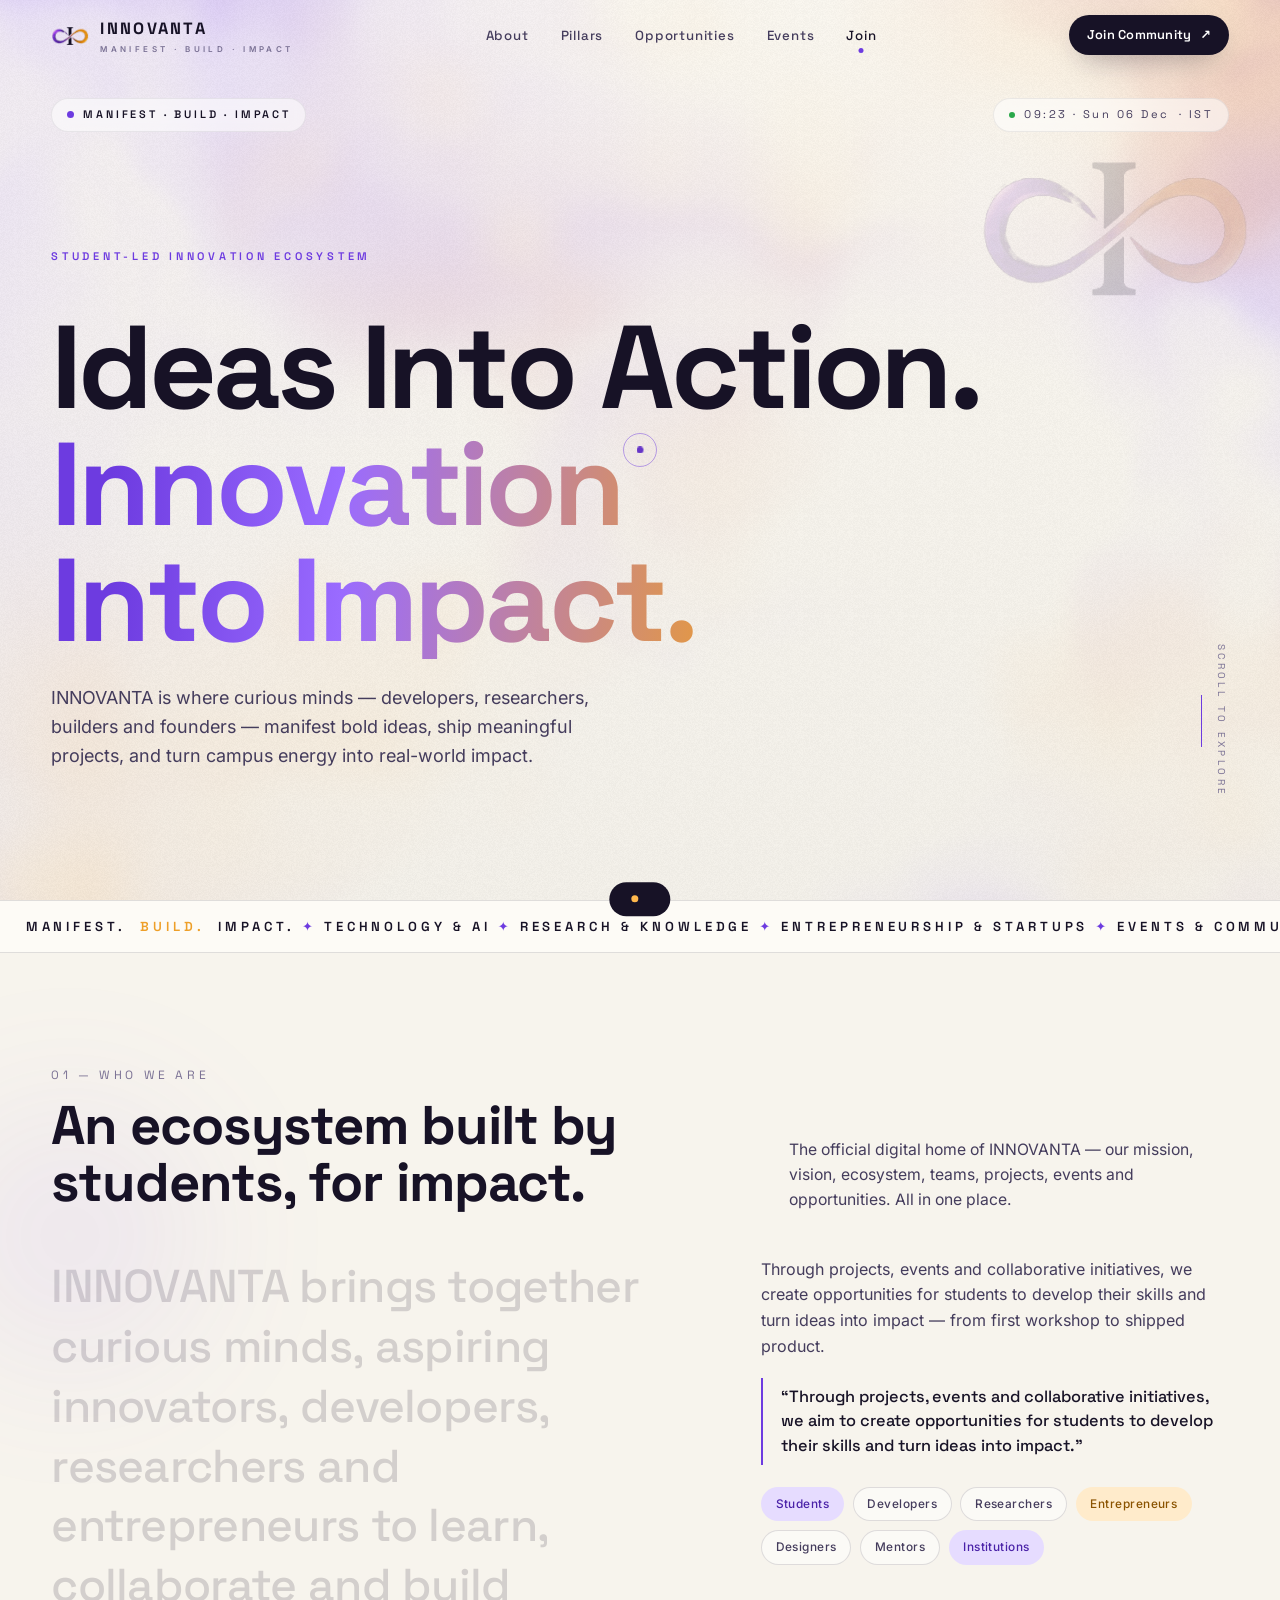
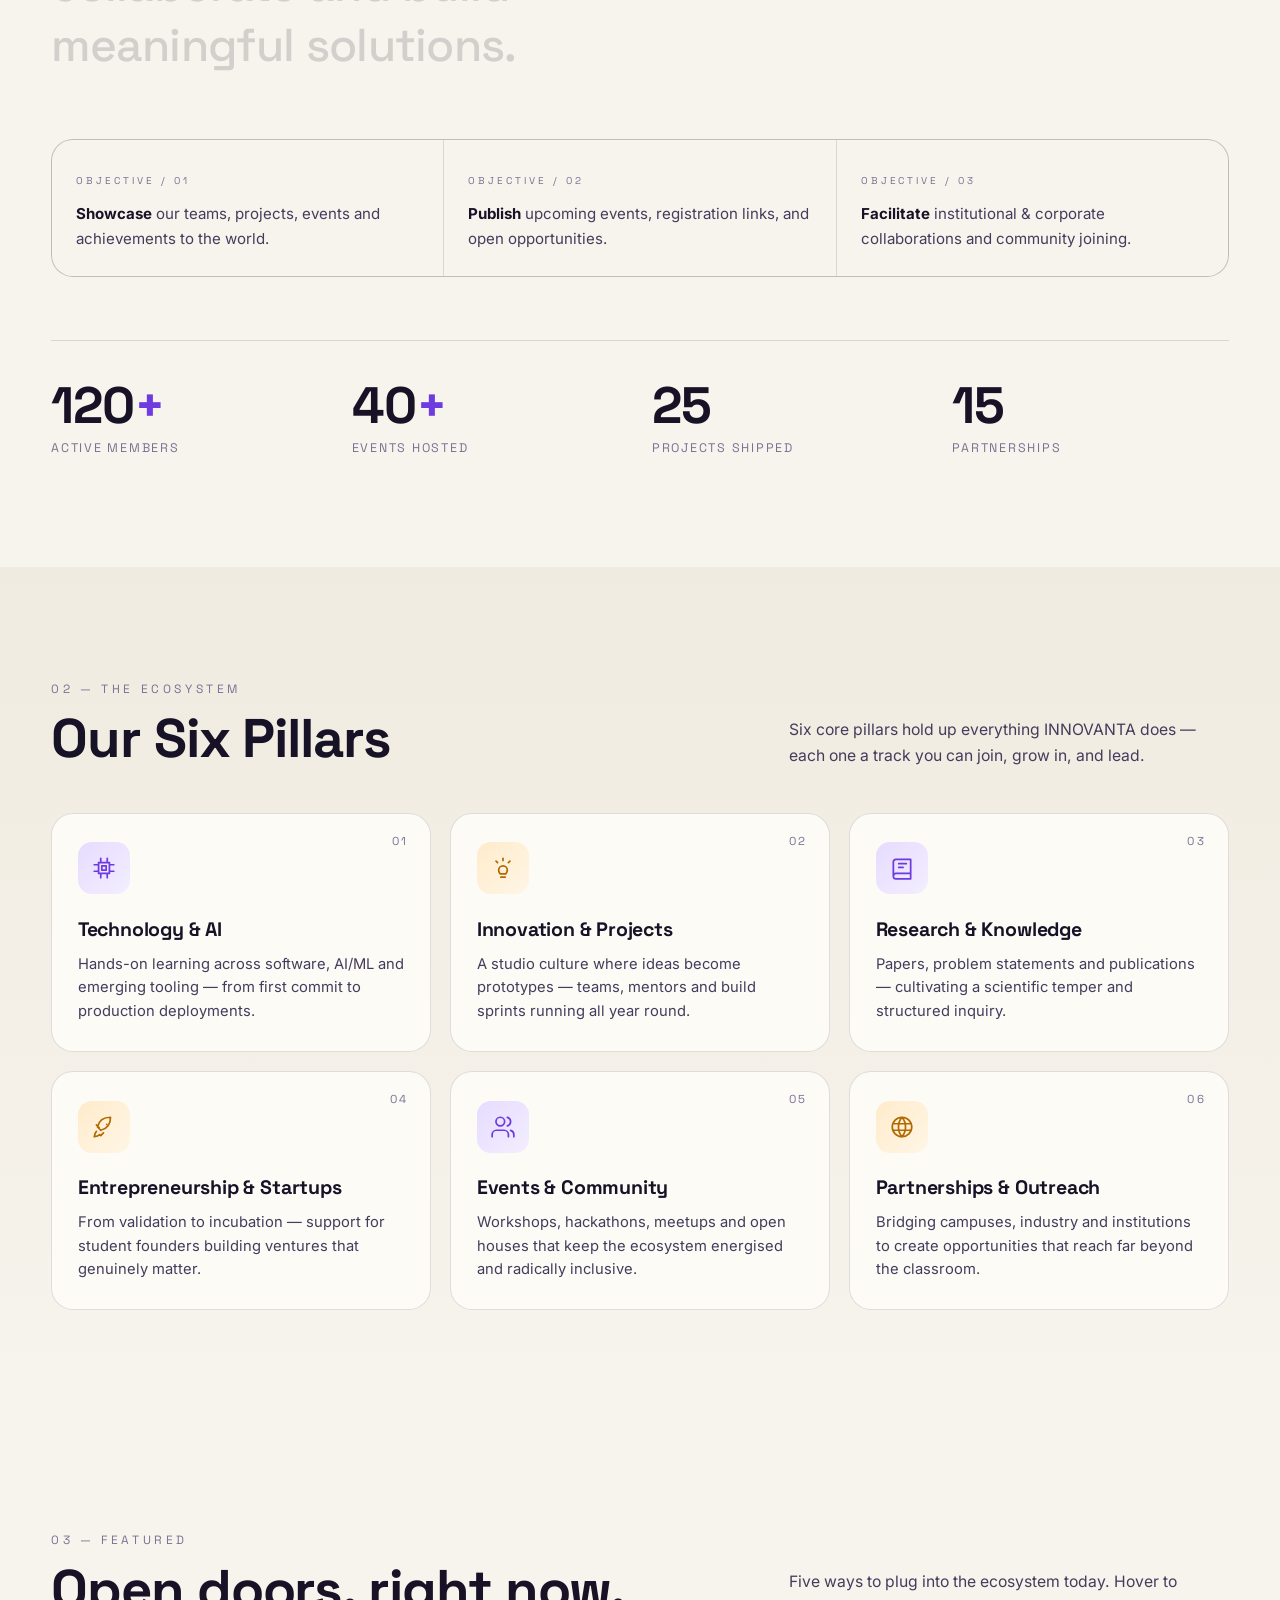
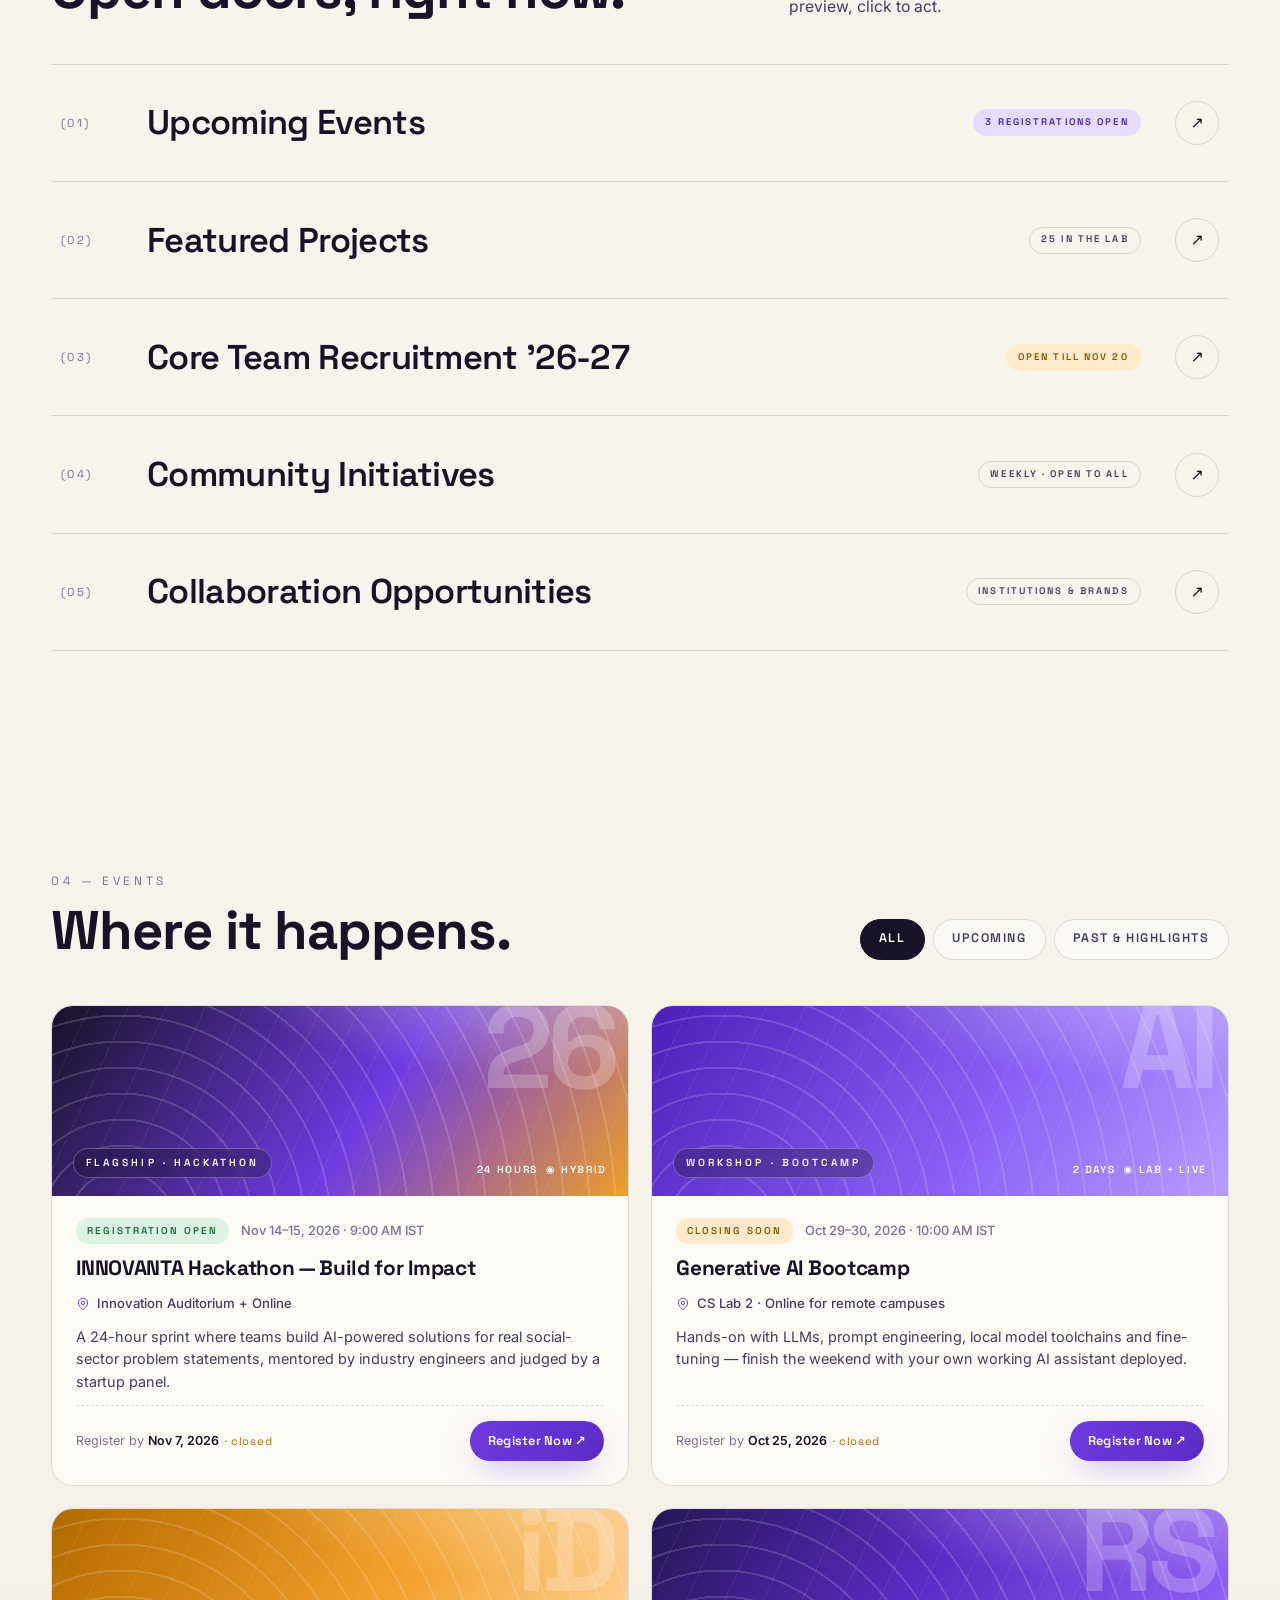
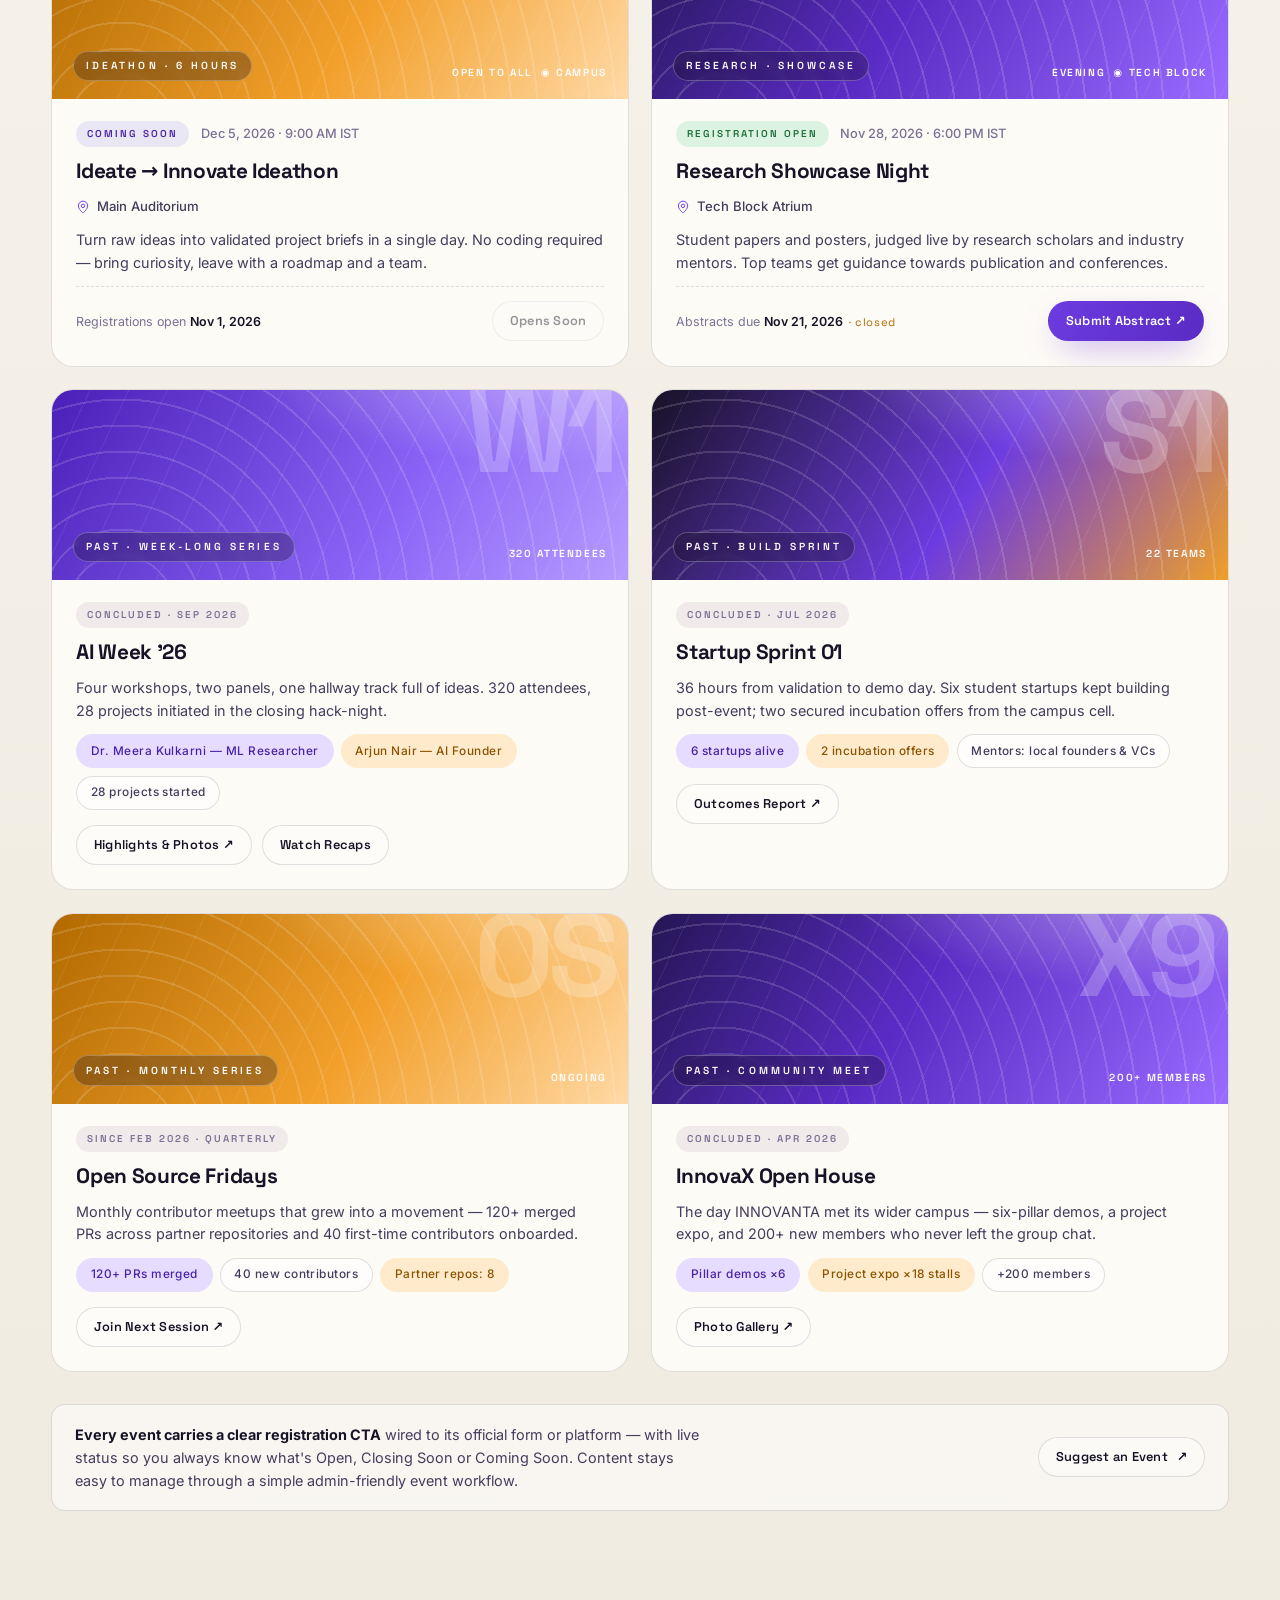
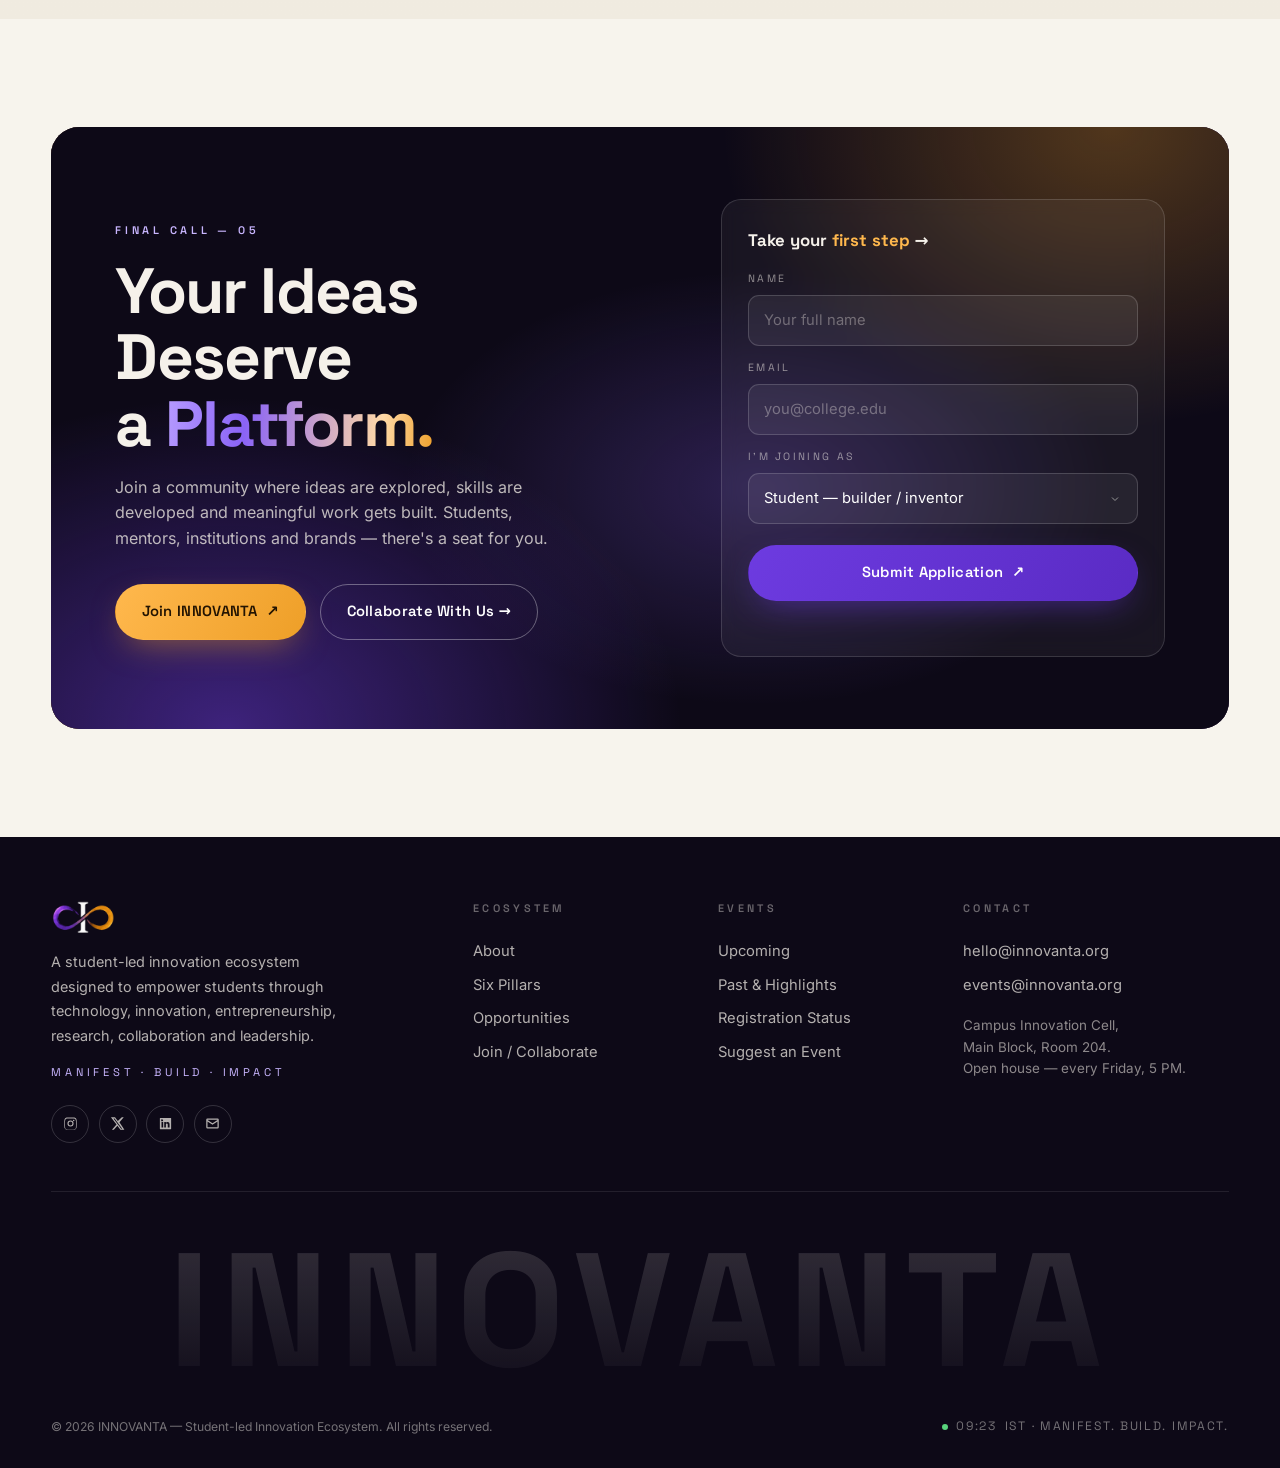
==== index.html @ e8f040ac "Add files via upload" ====
<!DOCTYPE html>
<html lang="en">
<head>
<meta charset="UTF-8">
<meta name="viewport" content="width=device-width, initial-scale=1.0">
<title>INNOVANTA — Manifest. Build. Impact.</title>
<meta name="description" content="INNOVANTA is a student-led innovation ecosystem empowering students through technology, innovation, entrepreneurship, research, collaboration and leadership. Ideas into action — innovation into impact.">
<meta property="og:title" content="INNOVANTA — Manifest. Build. Impact.">
<meta property="og:description" content="A student-led innovation ecosystem. Ideas Into Action. Innovation Into Impact.">
<meta property="og:type" content="website">
<link rel="icon" type="image/png" href="[data-uri]">
<style>
/* ============ FONTS ============ */
@font-face{font-family:'Space Grotesk';font-style:normal;font-weight:300 700;font-display:swap;src:url([data-uri]) format('woff2')}
@font-face{font-family:'Inter';font-style:normal;font-weight:100 900;font-display:swap;src:url([data-uri]) format('woff2')}

/* ============ TOKENS ============ */
:root{
  --bg:#F7F4ED; --bg-2:#F0EBE0; --paper:#FDFBF6;
  --ink:#171226; --ink-2:#443C5C; --ink-3:#7A7194;
  --violet:#6D3BE0; --violet-2:#8A63F6; --violet-soft:#E6DCFF;
  --amber:#EE9F28; --amber-2:#FFB84D; --amber-soft:#FFEBCB;
  --line:rgba(23,18,38,.13); --line-2:rgba(23,18,38,.07);
  --night:#0D0917; --night-2:#161029;
  --display:'Space Grotesk',ui-sans-serif,system-ui,sans-serif;
  --body:'Inter',ui-sans-serif,system-ui,-apple-system,'Segoe UI',sans-serif;
  --r-lg:22px; --r-md:14px; --r-sm:9px;
  --ease:cubic-bezier(.22,1,.36,1);
  --nav-h:72px;
}
*{margin:0;padding:0;box-sizing:border-box}
html{scroll-behavior:smooth}
@media (prefers-reduced-motion:reduce){html{scroll-behavior:auto}}
body{
  font-family:var(--body); background:var(--bg); color:var(--ink);
  -webkit-font-smoothing:antialiased; text-rendering:optimizeLegibility;
  overflow-x:hidden; font-size:16px; line-height:1.6;
}
body.locked{overflow:hidden}
::selection{background:var(--violet);color:#fff}
img,canvas,svg{display:block;max-width:100%}
a{color:inherit;text-decoration:none}
button{font:inherit;border:none;background:none;cursor:pointer;color:inherit}
:focus-visible{outline:2px solid var(--violet);outline-offset:3px;border-radius:4px}
.skip{position:fixed;left:1rem;top:-4rem;z-index:400;background:var(--ink);color:#fff;padding:.6rem 1rem;border-radius:8px;transition:top .2s}
.skip:focus{top:1rem}

/* ============ TYPE HELPERS ============ */
.eyebrow{font-family:var(--display);font-size:11px;font-weight:600;letter-spacing:.34em;text-transform:uppercase;color:var(--violet)}
.eyebrow.amber{color:#B26A00}
.display{font-family:var(--display);font-weight:700;line-height:1.02;letter-spacing:-.025em}
.letterspaced{letter-spacing:.3em;text-transform:uppercase;font-family:var(--display);font-weight:600}
.sec{position:relative;padding:clamp(84px,12vh,150px) 0}
.wrap{width:min(1240px,92vw);margin-inline:auto}
.h2{font-family:var(--display);font-weight:700;font-size:clamp(2rem,4.6vw,3.4rem);letter-spacing:-.02em;line-height:1.06}
.sec-head{display:flex;align-items:flex-end;justify-content:space-between;gap:2rem;margin-bottom:clamp(2.4rem,5vh,4rem)}
.sec-head p.lede{max-width:44ch;color:var(--ink-2);font-size:clamp(.98rem,1.2vw,1.08rem)}
.sec-num{font-family:var(--display);font-size:12px;letter-spacing:.3em;color:var(--ink-3)}
.rule{height:1px;background:var(--line);border:none;margin:0}

/* ============ BUTTONS ============ */
.btn{display:inline-flex;align-items:center;gap:.55rem;font-family:var(--display);font-weight:600;font-size:.92rem;letter-spacing:.02em;padding:.95rem 1.6rem;border-radius:100px;border:1px solid transparent;transition:transform .35s var(--ease),box-shadow .35s var(--ease),background .3s,color .3s,border-color .3s;will-change:transform;cursor:pointer;white-space:nowrap}
.btn .arr{transition:transform .35s var(--ease);display:inline-block}
.btn:hover .arr{transform:translate(3px,-3px)}
.btn-primary{background:var(--ink);color:#fff;box-shadow:0 10px 30px -12px rgba(23,18,38,.55)}
.btn-primary:hover{transform:translateY(-2px);box-shadow:0 18px 40px -14px rgba(23,18,38,.5)}
.btn-violet{background:linear-gradient(120deg,var(--violet),#5A2BC4);color:#fff;box-shadow:0 12px 34px -12px rgba(109,59,224,.6)}
.btn-violet:hover{transform:translateY(-2px);box-shadow:0 20px 46px -14px rgba(109,59,224,.65)}
.btn-amber{background:linear-gradient(120deg,var(--amber-2),var(--amber));color:#231402;box-shadow:0 12px 34px -12px rgba(238,159,40,.6)}
.btn-amber:hover{transform:translateY(-2px)}
.btn-ghost{border-color:var(--line);color:var(--ink);background:rgba(255,255,255,.4)}
.btn-ghost:hover{border-color:var(--ink);transform:translateY(-2px);background:#fff}
.btn-light{border:1px solid rgba(255,255,255,.35);color:#fff}
.btn-light:hover{background:rgba(255,255,255,.08);border-color:#fff}
.btn.sm{padding:.55rem 1.05rem;font-size:.8rem}
.btn[aria-disabled="true"]{opacity:.45;pointer-events:none}

/* ============ REVEAL / SPLIT ============ */
.reveal{opacity:0;transform:translateY(34px);filter:blur(6px);transition:opacity .9s var(--ease),transform .9s var(--ease),filter .9s var(--ease);transition-delay:calc(var(--i,0)*90ms)}
.reveal.in{opacity:1;transform:none;filter:blur(0)}
.ch{display:inline-block;opacity:0;transform:translateY(.5em) rotate(4deg);filter:blur(8px);transition:opacity .7s var(--ease),transform .7s var(--ease),filter .7s var(--ease);transition-delay:calc(var(--ci,0)*28ms + 250ms)}
body.loaded .ch{opacity:1;transform:none;filter:blur(0)}
.word{transition:color .5s,opacity .5s;color:rgba(23,18,38,.16)}
.word.on{color:var(--ink)}
@media (prefers-reduced-motion:reduce){
  .reveal,.ch{opacity:1;transform:none;filter:none;transition:none}
  .word{color:var(--ink)}
}

/* ============ PRELOADER ============ */
#loader{position:fixed;inset:0;z-index:300;background:var(--bg);display:flex;flex-direction:column;align-items:center;justify-content:center;gap:1.4rem;transition:opacity .7s var(--ease),visibility .7s}
#loader.done{opacity:0;visibility:hidden;pointer-events:none}
#loader img{width:96px;animation:loaderPulse 1.6s ease-in-out infinite}
#loader .bar{width:min(320px,60vw);height:1px;background:var(--line);position:relative;overflow:hidden}
#loader .bar i{position:absolute;inset:0;background:linear-gradient(90deg,var(--violet),var(--amber));transform:scaleX(0);transform-origin:left;transition:transform .2s}
#loader .pct{font-family:var(--display);font-size:11px;letter-spacing:.35em;color:var(--ink-3)}
@keyframes loaderPulse{0%,100%{transform:scale(1)}50%{transform:scale(1.06)}}

/* ============ CURSOR ============ */
.cursor,.cursor-ring{position:fixed;top:0;left:0;z-index:200;pointer-events:none;border-radius:50%;transform:translate(-50%,-50%);will-change:transform}
.cursor{width:7px;height:7px;background:var(--violet);mix-blend-mode:multiply;transition:width .25s,height .25s,background .25s}
.cursor-ring{width:34px;height:34px;border:1px solid rgba(109,59,224,.45);transition:width .3s var(--ease),height .3s var(--ease),border-color .3s,background .3s}
body.hovering .cursor{width:44px;height:44px;background:linear-gradient(120deg,var(--violet),var(--amber));opacity:.9}
body.hovering .cursor-ring{width:64px;height:64px;border-color:transparent;background:rgba(109,59,224,.07)}
@media (pointer:coarse),(prefers-reduced-motion:reduce){.cursor,.cursor-ring{display:none}}

/* ============ NAV ============ */
#nav{position:fixed;top:0;left:0;right:0;z-index:120;height:var(--nav-h);display:flex;align-items:center;transition:background .4s,box-shadow .4s,border-color .4s;border-bottom:1px solid transparent}
#nav.scrolled{background:rgba(247,244,237,.78);backdrop-filter:blur(16px) saturate(1.4);-webkit-backdrop-filter:blur(16px) saturate(1.4);border-bottom-color:var(--line-2)}
#nav .wrap{display:flex;align-items:center;justify-content:space-between;gap:2rem}
.brand{display:flex;align-items:center;gap:.7rem}
.brand img{width:38px;transition:transform .5s var(--ease)}
.brand:hover img{transform:rotate(-8deg) scale(1.08)}
.brand b{font-family:var(--display);font-weight:700;letter-spacing:.14em;font-size:1.02rem}
.brand small{display:block;font-size:8px;letter-spacing:.42em;color:var(--ink-3);font-weight:600;margin-top:1px}
.nav-links{display:flex;gap:.3rem;align-items:center}
.nav-links a{font-family:var(--display);font-size:.83rem;font-weight:500;letter-spacing:.06em;padding:.5rem .85rem;border-radius:100px;color:var(--ink-2);position:relative;transition:color .25s}
.nav-links a:hover,.nav-links a.active{color:var(--ink)}
.nav-links a.active::after{content:"";position:absolute;left:50%;bottom:.05rem;width:5px;height:5px;border-radius:50%;background:var(--violet);transform:translateX(-50%)}
.nav-cta{display:flex;gap:.8rem;align-items:center}
#burger{display:none;width:44px;height:44px;border-radius:12px;border:1px solid var(--line);align-items:center;justify-content:center;flex-direction:column;gap:5px}
#burger i{display:block;width:16px;height:1.5px;background:var(--ink);transition:transform .35s var(--ease),opacity .25s}
#burger.open i:nth-child(1){transform:translateY(3.2px) rotate(45deg)}
#burger.open i:nth-child(2){transform:translateY(-3.2px) rotate(-45deg)}
#menu{position:fixed;inset:0;z-index:110;background:var(--bg);padding:calc(var(--nav-h) + 2rem) 8vw 3rem;display:flex;flex-direction:column;justify-content:center;gap:.2rem;clip-path:inset(0 0 100% 0);transition:clip-path .7s var(--ease);visibility:hidden}
#menu.open{clip-path:inset(0 0 0% 0);visibility:visible}
#menu a.big{font-family:var(--display);font-weight:700;font-size:clamp(2.2rem,8vw,3.4rem);letter-spacing:-.02em;line-height:1.25;color:var(--ink);opacity:0;transform:translateY(24px);transition:opacity .5s var(--ease),transform .5s var(--ease),color .3s;display:flex;align-items:baseline;gap:1rem}
#menu a.big span{font-family:var(--display);font-size:.7rem;letter-spacing:.3em;color:var(--violet)}
#menu.open a.big{opacity:1;transform:none}
#menu.open a.big:nth-child(2){transition-delay:.07s}#menu.open a.big:nth-child(3){transition-delay:.14s}#menu.open a.big:nth-child(4){transition-delay:.21s}#menu.open a.big:nth-child(5){transition-delay:.28s}#menu.open a.big:nth-child(6){transition-delay:.35s}
#menu a.big:hover{color:var(--violet)}
#menu .menu-foot{margin-top:2.5rem;display:flex;justify-content:space-between;flex-wrap:wrap;gap:1rem;font-size:.8rem;color:var(--ink-3);letter-spacing:.08em}
@media (max-width:1020px){.nav-links,.nav-cta .btn{display:none}#burger{display:flex}.nav-cta{gap:0}}

/* ============ HERO ============ */
#home{position:relative;min-height:100svh;display:flex;flex-direction:column;justify-content:flex-end;padding-top:calc(var(--nav-h) + 4vh);overflow:hidden;background:var(--bg)}
#hero-gl{position:absolute;inset:0;width:100%;height:100%;z-index:0}
.hero-fallback{position:absolute;inset:0;z-index:0;background:
  radial-gradient(60% 80% at 15% 85%,rgba(138,99,246,.28),transparent 60%),
  radial-gradient(55% 70% at 85% 20%,rgba(255,184,77,.26),transparent 60%),
  radial-gradient(40% 55% at 60% 75%,rgba(230,220,255,.5),transparent 65%),var(--bg);
  animation:heroDrift 14s ease-in-out infinite alternate}
@keyframes heroDrift{to{transform:scale(1.06) translateY(-2%)}}
#home .wrap{position:relative;z-index:2;padding-bottom:2.4rem}
.hero-top{position:absolute;z-index:3;top:calc(var(--nav-h) + 1.6rem);left:0;right:0}
.hero-top .wrap{display:flex;justify-content:space-between;align-items:center;padding:0}
.hero-tag{display:inline-flex;align-items:center;gap:.6rem;background:rgba(255,255,255,.55);backdrop-filter:blur(8px);border:1px solid var(--line-2);padding:.45rem .9rem;border-radius:100px;font-family:var(--display);font-size:.68rem;letter-spacing:.26em;font-weight:600;text-transform:uppercase}
.hero-tag .dot{width:7px;height:7px;border-radius:50%;background:var(--violet);animation:pulseDot 2s infinite}
@keyframes pulseDot{0%,100%{box-shadow:0 0 0 0 rgba(109,59,224,.45)}60%{box-shadow:0 0 0 8px rgba(109,59,224,0)}}
.hero-clock{font-family:var(--display);font-size:.7rem;letter-spacing:.22em;color:var(--ink-2);display:flex;align-items:center;gap:.6rem;background:rgba(255,255,255,.55);backdrop-filter:blur(8px);border:1px solid var(--line-2);padding:.45rem .9rem;border-radius:100px}
.hero-clock .live{width:6px;height:6px;border-radius:50%;background:#2AA84A;animation:pulseDot 2s infinite}
h1.display{font-size:clamp(2.9rem,9.2vw,7.6rem);letter-spacing:-.035em;line-height:.99;margin-top:.35em;text-wrap:balance}
h1 .ln{display:block}
h1 .ln em{font-style:normal;color:transparent;-webkit-text-fill-color:transparent;background-image:linear-gradient(95deg,var(--violet) 10%,#9A6BFF 45%,var(--amber) 110%);-webkit-background-clip:text;background-clip:text}
h1 .ln em .ch{background-image:linear-gradient(95deg,var(--violet) 10%,#9A6BFF 45%,var(--amber) 110%);background-size:var(--gw,600px) 100%;background-repeat:no-repeat;color:transparent;-webkit-text-fill-color:transparent;-webkit-background-clip:text;background-clip:text}
.hero-sub{max-width:52ch;color:var(--ink-2);font-size:clamp(1rem,1.4vw,1.15rem);margin-top:1.6rem}
.hero-actions{display:flex;gap:1rem;margin-top:2.2rem;flex-wrap:wrap;align-items:center}
.hero-scroll{position:absolute;right:4vw;bottom:6.4rem;z-index:3;display:flex;flex-direction:column;align-items:center;gap:.7rem;color:var(--ink-3);font-family:var(--display);font-size:.62rem;letter-spacing:.34em;text-transform:uppercase;writing-mode:vertical-rl}
.hero-scroll .ln-line{width:1px;height:52px;background:linear-gradient(var(--ink-3),transparent);position:relative;overflow:hidden}
.hero-scroll .ln-line::after{content:"";position:absolute;inset:0;background:var(--violet);animation:scrollLine 1.8s var(--ease) infinite}
@keyframes scrollLine{0%{transform:translateY(-100%)}70%,100%{transform:translateY(100%)}}
@media (max-width:760px){.hero-scroll{display:none}.hero-clock{display:none}}
.hero-mark{position:absolute;z-index:1;right:2%;top:17%;width:min(280px,24vw);opacity:.16;pointer-events:none;filter:saturate(.8);animation:markFloat 9s ease-in-out infinite}
.w{display:inline-block;white-space:nowrap}
@keyframes markFloat{0%,100%{transform:translateY(0) rotate(-4deg)}50%{transform:translateY(-24px) rotate(3deg)}}

/* ============ TICKER ============ */
.ticker{border-block:1px solid var(--line);background:var(--paper);overflow:hidden;padding:.95rem 0}
.ticker-track{display:flex;width:max-content;animation:tick 26s linear infinite;will-change:transform}
.ticker:hover .ticker-track{animation-play-state:paused}
.ticker-track span{font-family:var(--display);font-weight:600;font-size:.82rem;letter-spacing:.3em;text-transform:uppercase;white-space:nowrap;padding:0 1.6rem;color:var(--ink)}
.ticker-track span b{color:var(--violet);font-weight:600}
.ticker-track span i{color:var(--amber);font-style:normal}
@keyframes tick{to{transform:translateX(-50%)}}
@media (prefers-reduced-motion:reduce){.ticker-track{animation:none}}

/* ============ ABOUT ============ */
#about{background:var(--bg)}
.scrub-text{font-family:var(--display);font-weight:500;font-size:clamp(1.5rem,3.6vw,2.9rem);line-height:1.3;letter-spacing:-.015em;max-width:22ch}
.about-grid{display:grid;grid-template-columns:1.15fr .85fr;gap:clamp(2.5rem,6vw,6rem);align-items:start}
.about-side p{color:var(--ink-2);margin-bottom:1.2rem;font-size:1rem}
.about-side .quote{border-left:2px solid var(--violet);padding:.4rem 0 .4rem 1.1rem;font-family:var(--display);font-weight:500;font-size:1.02rem;color:var(--ink);line-height:1.5}
.chips{display:flex;flex-wrap:wrap;gap:.55rem;margin-top:1.4rem}
.chip{font-size:.74rem;font-weight:500;letter-spacing:.04em;padding:.42rem .85rem;border-radius:100px;border:1px solid var(--line);background:rgba(255,255,255,.5);color:var(--ink-2)}
.chip.v{background:var(--violet-soft);border-color:transparent;color:#4A22A8}
.chip.a{background:var(--amber-soft);border-color:transparent;color:#8A5300}
.objectives{margin-top:clamp(3rem,7vh,4.6rem);display:grid;grid-template-columns:repeat(3,1fr);gap:1px;background:var(--line);border:1px solid var(--line);border-radius:var(--r-lg);overflow:hidden}
.objectives .ob{background:var(--bg);padding:1.6rem 1.5rem;transition:background .35s}
.objectives .ob:hover{background:var(--paper)}
.objectives .ob small{font-family:var(--display);font-size:.62rem;letter-spacing:.3em;color:var(--ink-3)}
.objectives .ob p{margin-top:.7rem;font-size:.94rem;color:var(--ink-2)}
.objectives .ob b{color:var(--ink)}
.stats{margin-top:clamp(3rem,7vh,4.6rem);display:grid;grid-template-columns:repeat(4,1fr);gap:1.5rem;border-top:1px solid var(--line);padding-top:2.4rem}
.stat .num{font-family:var(--display);font-weight:700;font-size:clamp(2.2rem,4vw,3.3rem);letter-spacing:-.02em;line-height:1}
.stat .num em{font-style:normal;color:var(--violet)}
.stat .lbl{font-size:.78rem;letter-spacing:.14em;text-transform:uppercase;color:var(--ink-3);font-family:var(--display);margin-top:.5rem}
@media (max-width:900px){.about-grid{grid-template-columns:1fr}.objectives{grid-template-columns:1fr}.stats{grid-template-columns:repeat(2,1fr)}}

/* ============ PILLARS ============ */
#pillars{background:linear-gradient(var(--bg-2),var(--bg));overflow:hidden}
.pillars-grid{display:grid;grid-template-columns:repeat(3,1fr);gap:1.2rem}
.pcard{position:relative;background:var(--paper);border:1px solid var(--line);border-radius:var(--r-lg);padding:1.8rem 1.6rem 1.7rem;overflow:hidden;transition:transform .5s var(--ease),box-shadow .5s var(--ease),border-color .5s}
.pcard::before{content:"";position:absolute;inset:0;background:radial-gradient(120% 90% at 0% 0%,var(--pv,rgba(138,99,246,.14)),transparent 55%);opacity:0;transition:opacity .5s}
.pcard:hover{transform:translateY(-7px);border-color:rgba(109,59,224,.35);box-shadow:0 30px 60px -30px rgba(23,18,38,.25)}
.pcard:hover::before{opacity:1}
.pcard .pn{position:absolute;top:1.15rem;right:1.3rem;font-family:var(--display);font-size:.72rem;letter-spacing:.24em;color:var(--ink-3)}
.pcard .pico{width:52px;height:52px;border-radius:14px;display:grid;place-items:center;background:linear-gradient(135deg,var(--violet-soft),#F3EEFF);color:var(--violet);margin-bottom:1.2rem;position:relative;transition:transform .5s var(--ease)}
.pcard:hover .pico{transform:scale(1.07) rotate(-4deg)}
.pcard.amber .pico{background:linear-gradient(135deg,var(--amber-soft),#FFF6E6);color:#B26A00}
.pcard h3{font-family:var(--display);font-size:1.22rem;letter-spacing:-.01em;margin-bottom:.5rem}
.pcard p{font-size:.92rem;color:var(--ink-2)}
.pcard svg{width:26px;height:26px;stroke:currentColor;fill:none;stroke-width:1.6;stroke-linecap:round;stroke-linejoin:round;stroke-dasharray:120;stroke-dashoffset:120;transition:stroke-dashoffset 1.2s var(--ease) .1s}
.pcard.in svg{stroke-dashoffset:0}
@media (max-width:1000px){.pillars-grid{grid-template-columns:1fr 1fr}}
@media (max-width:620px){.pillars-grid{grid-template-columns:1fr}}

/* ============ OPPORTUNITIES ============ */
#opportunities{background:var(--bg);overflow:hidden}
.opp-list{border-top:1px solid var(--line)}
.opp-row{position:relative;display:grid;grid-template-columns:64px 1fr auto 56px;align-items:center;gap:1.4rem;padding:clamp(1.25rem,3.4vh,2.1rem) .6rem;border-bottom:1px solid var(--line);transition:padding-left .45s var(--ease),background .45s;overflow:hidden}
.opp-row::before{content:"";position:absolute;inset:0;background:linear-gradient(90deg,var(--violet-soft),transparent 45%);opacity:0;transition:opacity .45s;pointer-events:none}
.opp-row:hover{padding-left:1.6rem}
.opp-row:hover::before{opacity:1}
.opp-row .oi{font-family:var(--display);font-size:.72rem;letter-spacing:.22em;color:var(--ink-3)}
.opp-row h3{font-family:var(--display);font-weight:600;font-size:clamp(1.35rem,3.2vw,2.15rem);letter-spacing:-.02em;transition:color .35s;display:flex;align-items:baseline;gap:1rem;flex-wrap:wrap}
.opp-row:hover h3{color:var(--violet)}
.opp-row .badge{font-family:var(--display);font-size:.6rem;letter-spacing:.22em;text-transform:uppercase;font-weight:600;padding:.3rem .7rem;border-radius:100px;border:1px solid var(--line);color:var(--ink-2);white-space:nowrap}
.opp-row .badge.hot{background:var(--amber-soft);border-color:transparent;color:#8A5300}
.opp-row .badge.new{background:var(--violet-soft);border-color:transparent;color:#4A22A8}
.opp-row .go{width:44px;height:44px;border-radius:50%;border:1px solid var(--line);display:grid;place-items:center;font-size:1rem;transition:transform .4s var(--ease),background .3s,color .3s,border-color .3s;justify-self:end}
.opp-row:hover .go{background:var(--ink);color:#fff;border-color:var(--ink);transform:rotate(45deg)}
.opp-row p{display:none}
#opp-media{position:fixed;z-index:60;width:290px;height:200px;pointer-events:none;opacity:0;transform:translate(-50%,-50%) scale(.86);transition:opacity .35s var(--ease),transform .35s var(--ease);will-change:transform}
#opp-media.show{opacity:1;transform:translate(-50%,-50%) scale(1)}
#opp-media .card{position:absolute;inset:0;border-radius:16px;overflow:hidden;box-shadow:0 34px 70px -24px rgba(23,18,38,.45)}
#opp-media .card small{position:absolute;left:14px;bottom:12px;color:#fff;font-family:var(--display);font-size:.62rem;letter-spacing:.3em;text-transform:uppercase;opacity:.9}
#opp-media .card b{position:absolute;right:-8px;top:-24px;font-family:var(--display);font-weight:700;font-size:5.6rem;color:rgba(255,255,255,.28);letter-spacing:-.04em}
.pm-1{background:linear-gradient(130deg,#5A2BC4,#8A63F6 55%,#FFB84D)}
.pm-2{background:linear-gradient(130deg,#171226,#6D3BE0 70%,#9A6BFF)}
.pm-3{background:linear-gradient(130deg,#B26A00,#FFB84D 55%,#FFEBCB)}
.pm-4{background:linear-gradient(130deg,#3B2A7A,#8A63F6 60%,#E6DCFF)}
.pm-5{background:linear-gradient(130deg,#0D0917,#5A2BC4 55%,#EE9F28)}
#opp-media .card::after{content:"";position:absolute;inset:0;background:radial-gradient(140% 120% at 20% 0%,rgba(255,255,255,.3),transparent 50%),repeating-linear-gradient(0deg,transparent 0 22px,rgba(255,255,255,.06) 22px 23px)}
@media (max-width:760px){.opp-row{grid-template-columns:44px 1fr 40px}.opp-row .badge{display:none}#opp-media{display:none}}

/* ============ EVENTS ============ */
#events{background:linear-gradient(var(--bg),var(--bg-2));overflow:hidden}
.filters{display:flex;gap:.5rem;flex-wrap:wrap}
.filters button{font-family:var(--display);font-size:.78rem;font-weight:600;letter-spacing:.12em;text-transform:uppercase;padding:.6rem 1.15rem;border-radius:100px;border:1px solid var(--line);color:var(--ink-2);transition:all .3s var(--ease);background:rgba(255,255,255,.5)}
.filters button:hover{border-color:var(--ink)}
.filters button.on{background:var(--ink);color:#fff;border-color:var(--ink)}
.ev-grid{display:grid;grid-template-columns:repeat(2,1fr);gap:1.4rem}
.ev-card{background:var(--paper);border:1px solid var(--line);border-radius:var(--r-lg);overflow:hidden;display:flex;flex-direction:column;transition:transform .55s var(--ease),box-shadow .55s var(--ease),opacity .5s,border-color .4s}
.ev-card:hover{transform:translateY(-7px);box-shadow:0 36px 70px -34px rgba(23,18,38,.3);border-color:rgba(109,59,224,.3)}
.ev-card.is-hidden{display:none}
.ev-card.fade-in{animation:cardIn .55s var(--ease) both}
@keyframes cardIn{from{opacity:0;transform:translateY(16px)}to{opacity:1;transform:none}}
.ev-poster{position:relative;height:190px;overflow:hidden;display:flex;align-items:flex-end;justify-content:space-between;padding:1.1rem 1.3rem}
.ev-poster::before{content:"";position:absolute;inset:0;background:
  radial-gradient(120% 130% at 85% -20%,rgba(255,255,255,.4),transparent 45%),
  repeating-linear-gradient(115deg,transparent 0 34px,rgba(255,255,255,.07) 34px 35px),
  repeating-radial-gradient(circle at 12% 115%,rgba(255,255,255,.14) 0 2px,transparent 2px 26px)}
.ev-poster .big{position:absolute;right:14px;top:-18px;font-family:var(--display);font-weight:700;font-size:7.4rem;line-height:1;color:rgba(255,255,255,.22);letter-spacing:-.05em}
.ev-poster .kicker{position:relative;font-family:var(--display);font-size:.64rem;font-weight:600;letter-spacing:.3em;text-transform:uppercase;color:#fff;background:rgba(13,9,23,.28);backdrop-filter:blur(4px);padding:.38rem .75rem;border-radius:100px;border:1px solid rgba(255,255,255,.25)}
.ev-poster .fmt{position:relative;display:flex;gap:.5rem;align-items:center}
.ev-poster .inf{font-family:var(--display);font-size:.64rem;font-weight:600;letter-spacing:.16em;text-transform:uppercase;color:#fff}
.tone-v{background:linear-gradient(125deg,#4A1FB8,#8A63F6 60%,#B79CFF)}
.tone-a{background:linear-gradient(125deg,#B26A00,#F2A02B 55%,#FFD9A6)}
.tone-m{background:linear-gradient(125deg,#171226,#6D3BE0 55%,#EE9F28)}
.tone-p{background:linear-gradient(125deg,#241654,#5A2BC4 45%,#9A6BFF)}
.ev-body{padding:1.4rem 1.5rem 1.5rem;display:flex;flex-direction:column;gap:.75rem;flex:1}
.ev-meta{display:flex;align-items:center;gap:.7rem;flex-wrap:wrap}
.pill{font-family:var(--display);font-size:.62rem;font-weight:600;letter-spacing:.2em;text-transform:uppercase;padding:.32rem .7rem;border-radius:100px}
.pill.open{background:#DCF3E2;color:#1C6E36}
.pill.closing{background:var(--amber-soft);color:#8A5300}
.pill.soon{background:#EAE7F5;color:#4A22A8}
.pill.closed{background:#F0EAEA;color:#7A7194}
.ev-meta time{font-size:.8rem;color:var(--ink-3);font-weight:500}
.ev-body h3{font-family:var(--display);font-size:1.3rem;letter-spacing:-.015em;line-height:1.2}
.ev-venue{display:flex;align-items:center;gap:.45rem;font-size:.82rem;color:var(--ink-2);font-weight:500}
.ev-venue svg{width:14px;height:14px;stroke:currentColor;fill:none;stroke-width:1.7;flex:none;color:var(--violet)}
.ev-desc{font-size:.9rem;color:var(--ink-2);line-height:1.55}
.ev-foot{margin-top:auto;padding-top:.9rem;border-top:1px dashed var(--line);display:flex;align-items:center;justify-content:space-between;gap:1rem;flex-wrap:wrap}
.deadline{font-size:.78rem;color:var(--ink-3)}
.deadline b{color:var(--ink);font-weight:600}
.deadline .cd{color:var(--violet);font-family:var(--display);font-size:.7rem;letter-spacing:.06em;margin-left:.35rem}
.ev-high{display:flex;flex-wrap:wrap;gap:.45rem}
.ev-actions{display:flex;gap:.6rem;flex-wrap:wrap;margin-top:.2rem}
.events-note{margin-top:2rem;display:flex;gap:1rem;align-items:center;justify-content:space-between;border:1px solid var(--line);border-radius:var(--r-md);padding:1.1rem 1.4rem;background:rgba(255,255,255,.55);flex-wrap:wrap}
.events-note p{font-size:.9rem;color:var(--ink-2);max-width:70ch}
.events-note b{color:var(--ink)}
@media (max-width:900px){.ev-grid{grid-template-columns:1fr}}

/* ============ CTA ============ */
#join{background:var(--bg);padding-bottom:clamp(90px,12vh,150px)}
.cta-panel{position:relative;border-radius:28px;overflow:hidden;background:var(--night);color:#F5F1EA;padding:clamp(3rem,8vh,6rem) clamp(1.6rem,5vw,4.5rem);isolation:isolate}
#cta-gl{position:absolute;inset:0;width:100%;height:100%;z-index:-1;opacity:.95}
.cta-fallback{position:absolute;inset:0;z-index:-1;background:radial-gradient(70% 100% at 15% 100%,rgba(109,59,224,.5),transparent 55%),radial-gradient(60% 90% at 90% 0%,rgba(238,159,40,.3),transparent 55%),radial-gradient(50% 60% at 60% 60%,rgba(138,99,246,.25),transparent 60%),var(--night)}
.cta-inner{position:relative;display:grid;grid-template-columns:1.1fr .9fr;gap:clamp(2rem,5vw,4rem);align-items:center}
.cta-inner .eyebrow{color:#C9B6FF}
.cta-inner h2{font-family:var(--display);font-weight:700;font-size:clamp(2.1rem,5.6vw,4rem);letter-spacing:-.025em;line-height:1.04;margin-top:1rem}
.cta-inner h2 em{font-style:normal;background:linear-gradient(95deg,#B79CFF,#8A63F6 30%,#FFD9A6 80%,#EE9F28);-webkit-background-clip:text;background-clip:text;color:transparent}
.cta-inner .sub{color:rgba(245,241,234,.75);max-width:46ch;margin-top:1.1rem;font-size:1rem}
.cta-actions{display:flex;gap:.9rem;margin-top:2rem;flex-wrap:wrap}
.join-form{background:rgba(255,255,255,.05);border:1px solid rgba(255,255,255,.14);border-radius:20px;padding:1.7rem 1.6rem;backdrop-filter:blur(8px)}
.join-form h3{font-family:var(--display);font-size:1.05rem;letter-spacing:.01em;margin-bottom:1.1rem}
.join-form h3 span{color:var(--amber-2)}
.field{margin-bottom:.9rem}
.field label{display:block;font-size:.66rem;font-family:var(--display);letter-spacing:.22em;text-transform:uppercase;color:rgba(245,241,234,.55);margin-bottom:.45rem}
.field input,.field select{width:100%;background:rgba(255,255,255,.06);border:1px solid rgba(255,255,255,.16);border-radius:11px;padding:.78rem .95rem;color:#fff;font:inherit;font-size:.92rem;transition:border-color .3s,background .3s}
.field input::placeholder{color:rgba(245,241,234,.35)}
.field input:focus,.field select:focus{outline:none;border-color:var(--violet-2);background:rgba(255,255,255,.1)}
.field select{appearance:none;background-image:url("data:image/svg+xml;utf8,<svg xmlns='http://www.w3.org/2000/svg' width='12' height='12' viewBox='0 0 24 24' fill='none' stroke='%23999' stroke-width='2'><path d='M6 9l6 6 6-6'/></svg>");background-repeat:no-repeat;background-position:right 1rem center}
.field select option{color:#171226}
.join-form .btn{width:100%;justify-content:center;margin-top:.4rem}
.form-msg{font-size:.8rem;margin-top:.8rem;min-height:1.2em;color:#9DE8B4;font-weight:500}
.form-msg.err{color:#FFB4A8}
@media (max-width:920px){.cta-inner{grid-template-columns:1fr}}

/* ============ FOOTER ============ */
footer{background:var(--night);color:rgba(245,241,234,.72);padding:clamp(3.4rem,7vh,5rem) 0 2rem}
.foot-top{display:grid;grid-template-columns:1.3fr .7fr .7fr .9fr;gap:2.4rem;padding-bottom:3rem;border-bottom:1px solid rgba(255,255,255,.09)}
.foot-brand img{width:64px;margin-bottom:1.1rem}
.foot-brand p{font-size:.9rem;max-width:34ch;line-height:1.7}
.foot-brand .tag{font-family:var(--display);font-size:.7rem;letter-spacing:.34em;text-transform:uppercase;color:#C9B6FF;margin-top:1rem}
.fcol h4{font-family:var(--display);font-size:.68rem;letter-spacing:.3em;text-transform:uppercase;color:rgba(245,241,234,.4);margin-bottom:1.1rem;font-weight:600}
.fcol a{display:block;font-size:.92rem;padding:.32rem 0;transition:color .25s,transform .25s var(--ease)}
.fcol a:hover{color:#fff;transform:translateX(5px)}
.fcol .mini{font-size:.84rem;color:rgba(245,241,234,.55);margin-top:.8rem;line-height:1.6}
.socials{display:flex;gap:.6rem;margin-top:1.4rem}
.socials a{width:38px;height:38px;border-radius:50%;border:1px solid rgba(255,255,255,.16);display:grid;place-items:center;transition:all .3s var(--ease)}
.socials a:hover{background:#fff;color:var(--night);transform:translateY(-3px)}
.socials svg{width:15px;height:15px;fill:currentColor}
.foot-word{margin:2.4rem 0 1.6rem;user-select:none}
.foot-word span{font-family:var(--display);font-weight:700;font-size:clamp(3rem,12.6vw,10.5rem);letter-spacing:.06em;line-height:1;background:linear-gradient(180deg,rgba(245,241,234,.16),rgba(245,241,234,.02));-webkit-background-clip:text;background-clip:text;color:transparent;display:block;text-align:center;white-space:nowrap}
.foot-bar{display:flex;justify-content:space-between;gap:1rem;flex-wrap:wrap;font-size:.76rem;color:rgba(245,241,234,.45)}
.foot-bar .k{display:flex;align-items:center;gap:.5rem;font-family:var(--display);letter-spacing:.14em}
.foot-bar .live{width:6px;height:6px;border-radius:50%;background:#58D37C;animation:pulseDot 2s infinite}
@media (max-width:920px){.foot-top{grid-template-columns:1fr 1fr}}
@media (max-width:560px){.foot-top{grid-template-columns:1fr}}

/* ============ TOAST ============ */
#toast{position:fixed;left:50%;bottom:2.2rem;z-index:220;transform:translate(-50%,150%);background:var(--ink);color:#fff;padding:.85rem 1.4rem;border-radius:100px;font-size:.86rem;box-shadow:0 24px 50px -18px rgba(23,18,38,.5);transition:transform .5s var(--ease);display:flex;gap:.6rem;align-items:center;max-width:90vw}
#toast.show{transform:translate(-50%,0)}
#toast .td{width:7px;height:7px;border-radius:50%;background:var(--amber-2);flex:none;animation:pulseDot 1.4s infinite}

/* ============ AURORA ============ */
.aurora{position:absolute;border-radius:50%;filter:blur(70px);opacity:.35;pointer-events:none;z-index:0;animation:auroraDrift 16s ease-in-out infinite alternate}
@keyframes auroraDrift{to{transform:translate3d(40px,-30px,0) scale(1.12)}}
@media (prefers-reduced-motion:reduce){.aurora,.hero-mark,.hero-tag .dot{animation:none}}
</style>
</head>
<body>
<a class="skip" href="#main">Skip to content</a>

<!-- PRELOADER -->
<div id="loader" aria-hidden="true">
  <img src="[data-uri]" alt="">
  <div class="bar"><i id="loader-bar"></i></div>
  <div class="pct"><span id="loader-pct">00</span> — INNOVANTA</div>
</div>

<!-- CURSOR -->
<div class="cursor" aria-hidden="true"></div>
<div class="cursor-ring" aria-hidden="true"></div>

<!-- NAV -->
<header id="nav">
  <div class="wrap">
    <a class="brand" href="#home" aria-label="INNOVANTA home">
      <img src="[data-uri]" alt="INNOVANTA emblem">
      <span><b>INNOVANTA</b><small>MANIFEST · BUILD · IMPACT</small></span>
    </a>
    <nav class="nav-links" aria-label="Primary">
      <a href="#about">About</a>
      <a href="#pillars">Pillars</a>
      <a href="#opportunities">Opportunities</a>
      <a href="#events">Events</a>
      <a href="#join">Join</a>
    </nav>
    <div class="nav-cta">
      <a class="btn btn-primary sm" href="#join" data-magnet>Join Community <span class="arr">↗</span></a>
      <button id="burger" aria-label="Open menu" aria-expanded="false"><i></i><i></i></button>
    </div>
  </div>
</header>

<!-- MOBILE MENU -->
<nav id="menu" aria-label="Mobile">
  <a class="big" href="#about"><span>01</span>About</a>
  <a class="big" href="#pillars"><span>02</span>Pillars</a>
  <a class="big" href="#opportunities"><span>03</span>Opportunities</a>
  <a class="big" href="#events"><span>04</span>Events</a>
  <a class="big" href="#join"><span>05</span>Join Us</a>
  <div class="menu-foot"><span>INNOVANTA — STUDENT-LED INNOVATION ECOSYSTEM</span><span>EST. FOR STUDENTS, BY STUDENTS</span></div>
</nav>

<main id="main">

<!-- ============ HERO ============ -->
<section id="home" aria-label="Intro">
  <canvas id="hero-gl" aria-hidden="true"></canvas>
  <div class="hero-fallback" aria-hidden="true" hidden></div>
  <div class="hero-top">
    <div class="wrap">
      <span class="hero-tag"><span class="dot"></span>MANIFEST · BUILD · IMPACT</span>
      <span class="hero-clock"><span class="live"></span><span id="clock">—</span> · IST</span>
    </div>
  </div>
  <img class="hero-mark" src="[data-uri]" alt="" aria-hidden="true">
  <div class="wrap">
    <span class="eyebrow" data-ch>Student-led innovation ecosystem</span>
    <h1 class="display">
      <span class="ln" data-ch>Ideas Into Action.</span>
      <span class="ln" data-ch><em>Innovation Into Impact.</em></span>
    </h1>
    <p class="hero-sub reveal" style="--i:1">INNOVANTA is where curious minds — developers, researchers, builders and founders — manifest bold ideas, ship meaningful projects, and turn campus energy into real-world impact.</p>
    <div class="hero-actions reveal" style="--i:2">
      <a class="btn btn-violet" href="#join" data-magnet>Join the Community <span class="arr">↗</span></a>
      <a class="btn btn-ghost" href="#events" data-magnet>Explore Events →</a>
    </div>
  </div>
  <div class="hero-scroll" aria-hidden="true"><span>Scroll to explore</span><span class="ln-line"></span></div>
</section>

<!-- TICKER -->
<div class="ticker" aria-hidden="true">
  <div class="ticker-track" id="ticker">
    <span>MANIFEST.&nbsp;&nbsp;<i>BUILD.</i>&nbsp;&nbsp;IMPACT.<b>&nbsp;✦&nbsp;</b>TECHNOLOGY &amp; AI<b>&nbsp;✦&nbsp;</b>RESEARCH &amp; KNOWLEDGE<b>&nbsp;✦&nbsp;</b>ENTREPRENEURSHIP &amp; STARTUPS<b>&nbsp;✦&nbsp;</b>EVENTS &amp; COMMUNITY<b>&nbsp;✦&nbsp;</b>PARTNERSHIPS &amp; OUTREACH<b>&nbsp;✦&nbsp;</b></span>
    <span>MANIFEST.&nbsp;&nbsp;<i>BUILD.</i>&nbsp;&nbsp;IMPACT.<b>&nbsp;✦&nbsp;</b>TECHNOLOGY &amp; AI<b>&nbsp;✦&nbsp;</b>RESEARCH &amp; KNOWLEDGE<b>&nbsp;✦&nbsp;</b>ENTREPRENEURSHIP &amp; STARTUPS<b>&nbsp;✦&nbsp;</b>EVENTS &amp; COMMUNITY<b>&nbsp;✦&nbsp;</b>PARTNERSHIPS &amp; OUTREACH<b>&nbsp;✦&nbsp;</b></span>
  </div>
</div>

<!-- ============ ABOUT ============ -->
<section class="sec" id="about">
  <div class="aurora" style="width:420px;height:420px;background:radial-gradient(circle,rgba(138,99,246,.35),transparent 65%);top:6%;left:-140px"></div>
  <div class="wrap">
    <div class="sec-head reveal">
      <div>
        <span class="sec-num">01 — WHO WE ARE</span>
        <h2 class="h2" style="margin-top:.6rem">An ecosystem built by<br>students, for impact.</h2>
      </div>
      <p class="lede">The official digital home of INNOVANTA — our mission, vision, ecosystem, teams, projects, events and opportunities. All in one place.</p>
    </div>
    <div class="about-grid">
      <p class="scrub-text" data-scrub>INNOVANTA brings together curious minds, aspiring innovators, developers, researchers and entrepreneurs to learn, collaborate and build meaningful solutions.</p>
      <div class="about-side reveal" style="--i:1">
        <p>Through projects, events and collaborative initiatives, we create opportunities for students to develop their skills and turn ideas into impact — from first workshop to shipped product.</p>
        <div class="quote">“Through projects, events and collaborative initiatives, we aim to create opportunities for students to develop their skills and turn ideas into impact.”</div>
        <div class="chips">
          <span class="chip v">Students</span><span class="chip">Developers</span><span class="chip">Researchers</span><span class="chip a">Entrepreneurs</span><span class="chip">Designers</span><span class="chip">Mentors</span><span class="chip v">Institutions</span>
        </div>
      </div>
    </div>
    <div class="objectives reveal">
      <div class="ob"><small>OBJECTIVE / 01</small><p><b>Showcase</b> our teams, projects, events and achievements to the world.</p></div>
      <div class="ob"><small>OBJECTIVE / 02</small><p><b>Publish</b> upcoming events, registration links, and open opportunities.</p></div>
      <div class="ob"><small>OBJECTIVE / 03</small><p><b>Facilitate</b> institutional &amp; corporate collaborations and community joining.</p></div>
    </div>
    <div class="stats">
      <div class="stat reveal" style="--i:0"><div class="num"><span data-count="120">0</span><em>+</em></div><div class="lbl">Active Members</div></div>
      <div class="stat reveal" style="--i:1"><div class="num"><span data-count="40">0</span><em>+</em></div><div class="lbl">Events Hosted</div></div>
      <div class="stat reveal" style="--i:2"><div class="num"><span data-count="25">0</span></div><div class="lbl">Projects Shipped</div></div>
      <div class="stat reveal" style="--i:3"><div class="num"><span data-count="15">0</span></div><div class="lbl">Partnerships</div></div>
    </div>
  </div>
</section>

<!-- ============ PILLARS ============ -->
<section class="sec" id="pillars">
  <div class="wrap">
    <div class="sec-head reveal">
      <div>
        <span class="sec-num">02 — THE ECOSYSTEM</span>
        <h2 class="h2" style="margin-top:.6rem">Our Six Pillars</h2>
      </div>
      <p class="lede">Six core pillars hold up everything INNOVANTA does — each one a track you can join, grow in, and lead.</p>
    </div>
    <div class="pillars-grid">
      <div class="pcard reveal" style="--i:0"><span class="pn">01</span>
        <div class="pico"><svg viewBox="0 0 24 24"><path d="M9 3v3M15 3v3M9 18v3M15 18v3M3 9h3M3 15h3M18 9h3M18 15h3M7 7h10v10H7z M10 10h4v4h-4z"/></svg></div>
        <h3>Technology &amp; AI</h3>
        <p>Hands-on learning across software, AI/ML and emerging tooling — from first commit to production deployments.</p>
      </div>
      <div class="pcard amber reveal" style="--i:1"><span class="pn">02</span>
        <div class="pico"><svg viewBox="0 0 24 24"><path d="M12 3v2M5.6 5.6l1.4 1.4M18.4 5.6 17 7M8 14a4 4 0 1 1 8 0c0 1.8-1 2.6-1.5 3.5h-5C8.9 16.6 8 15.8 8 14zM10 20.5h4"/></svg></div>
        <h3>Innovation &amp; Projects</h3>
        <p>A studio culture where ideas become prototypes — teams, mentors and build sprints running all year round.</p>
      </div>
      <div class="pcard reveal" style="--i:2"><span class="pn">03</span>
        <div class="pico"><svg viewBox="0 0 24 24"><path d="M4 19.5A2.5 2.5 0 0 1 6.5 17H20V4H6.5A2.5 2.5 0 0 0 4 6.5v13zM4 19.5A2.5 2.5 0 0 0 6.5 22H20v-5M9 8h7M9 11.5h4"/></svg></div>
        <h3>Research &amp; Knowledge</h3>
        <p>Papers, problem statements and publications — cultivating a scientific temper and structured inquiry.</p>
      </div>
      <div class="pcard amber reveal" style="--i:3"><span class="pn">04</span>
        <div class="pico"><svg viewBox="0 0 24 24"><path d="M5 16c-1.5 1.5-2 5-2 5s3.5-.5 5-2M9 15l-3-3c1-4.5 4.5-9 12-9 0 7.5-4.5 11-9 12zM14.5 9.5h.01M11.5 17.5 9 20M7.5 12.5 5 10"/></svg></div>
        <h3>Entrepreneurship &amp; Startups</h3>
        <p>From validation to incubation — support for student founders building ventures that genuinely matter.</p>
      </div>
      <div class="pcard reveal" style="--i:4"><span class="pn">05</span>
        <div class="pico"><svg viewBox="0 0 24 24"><path d="M17 21v-2a4 4 0 0 0-4-4H6a4 4 0 0 0-4 4v2M9.5 11a4 4 0 1 0 0-8 4 4 0 0 0 0 8zM22 21v-2a4 4 0 0 0-3-3.87M16 3.13a4 4 0 0 1 0 7.75"/></svg></div>
        <h3>Events &amp; Community</h3>
        <p>Workshops, hackathons, meetups and open houses that keep the ecosystem energised and radically inclusive.</p>
      </div>
      <div class="pcard amber reveal" style="--i:5"><span class="pn">06</span>
        <div class="pico"><svg viewBox="0 0 24 24"><path d="M12 21a9 9 0 1 0 0-18 9 9 0 0 0 0 18zM3.5 9h17M3.5 15h17M12 3a14 14 0 0 1 0 18M12 3a14 14 0 0 0 0 18"/></svg></div>
        <h3>Partnerships &amp; Outreach</h3>
        <p>Bridging campuses, industry and institutions to create opportunities that reach far beyond the classroom.</p>
      </div>
    </div>
  </div>
</section>

<!-- ============ OPPORTUNITIES ============ -->
<section class="sec" id="opportunities">
  <div class="wrap">
    <div class="sec-head reveal">
      <div>
        <span class="sec-num">03 — FEATURED</span>
        <h2 class="h2" style="margin-top:.6rem">Open doors, right now.</h2>
      </div>
      <p class="lede">Five ways to plug into the ecosystem today. Hover to preview, click to act.</p>
    </div>
    <div class="opp-list">
      <a class="opp-row reveal" href="#events" data-media="1" style="--i:0">
        <span class="oi">(01)</span>
        <h3>Upcoming Events</h3>
        <span class="badge new">3 registrations open</span>
        <span class="go">↗</span>
      </a>
      <a class="opp-row reveal" href="#pillars" data-media="2" style="--i:1">
        <span class="oi">(02)</span>
        <h3>Featured Projects</h3>
        <span class="badge">25 in the lab</span>
        <span class="go">↗</span>
      </a>
      <a class="opp-row reveal" href="#join" data-media="3" style="--i:2">
        <span class="oi">(03)</span>
        <h3>Core Team Recruitment '26-27</h3>
        <span class="badge hot">Open till Nov 20</span>
        <span class="go">↗</span>
      </a>
      <a class="opp-row reveal" href="#about" data-media="4" style="--i:3">
        <span class="oi">(04)</span>
        <h3>Community Initiatives</h3>
        <span class="badge">Weekly · open to all</span>
        <span class="go">↗</span>
      </a>
      <a class="opp-row reveal" href="#join" data-media="5" style="--i:4">
        <span class="oi">(05)</span>
        <h3>Collaboration Opportunities</h3>
        <span class="badge">Institutions &amp; brands</span>
        <span class="go">↗</span>
      </a>
    </div>
  </div>
  <div id="opp-media" aria-hidden="true">
    <div class="card pm-1"><b>01</b><small>Upcoming Events</small></div>
    <div class="card pm-2" hidden><b>02</b><small>Featured Projects</small></div>
    <div class="card pm-3" hidden><b>03</b><small>Join the Core Team</small></div>
    <div class="card pm-4" hidden><b>04</b><small>Community Initiatives</small></div>
    <div class="card pm-5" hidden><b>05</b><small>Collaborate With Us</small></div>
  </div>
</section>

<!-- ============ EVENTS ============ -->
<section class="sec" id="events">
  <div class="wrap">
    <div class="sec-head reveal">
      <div>
        <span class="sec-num">04 — EVENTS</span>
        <h2 class="h2" style="margin-top:.6rem">Where it happens.</h2>
      </div>
      <div class="filters" role="group" aria-label="Filter events">
        <button class="on" data-filter="all">All</button>
        <button data-filter="upcoming">Upcoming</button>
        <button data-filter="past">Past &amp; Highlights</button>
      </div>
    </div>

    <div class="ev-grid" id="ev-grid">

      <!-- UPCOMING 1 -->
      <article class="ev-card reveal" data-kind="upcoming" style="--i:0">
        <div class="ev-poster tone-m"><span class="big">26</span>
          <span class="kicker">Flagship · Hackathon</span>
          <div class="fmt"><span class="inf">24 HOURS</span><span class="inf">◉ HYBRID</span></div>
        </div>
        <div class="ev-body">
          <div class="ev-meta"><span class="pill open">Registration Open</span><time>Nov 14–15, 2026 · 9:00 AM IST</time></div>
          <h3>INNOVANTA Hackathon — Build for Impact</h3>
          <p class="ev-venue"><svg viewBox="0 0 24 24"><path d="M20 10c0 6-8 12-8 12s-8-6-8-12a8 8 0 1 1 16 0zM12 13a3 3 0 1 0 0-6 3 3 0 0 0 0 6z"/></svg>Innovation Auditorium + Online</p>
          <p class="ev-desc">A 24-hour sprint where teams build AI-powered solutions for real social-sector problem statements, mentored by industry engineers and judged by a startup panel.</p>
          <div class="ev-foot">
            <span class="deadline">Register by <b>Nov 7, 2026</b><span class="cd" data-deadline="2026-11-07T23:59:00+05:30"></span></span>
            <a class="btn btn-violet sm" href="#join" data-toast="Registration form — connecting to the official Hackathon portal…" data-magnet>Register Now ↗</a>
          </div>
        </div>
      </article>

      <!-- UPCOMING 2 -->
      <article class="ev-card reveal" data-kind="upcoming" style="--i:1">
        <div class="ev-poster tone-v"><span class="big">AI</span>
          <span class="kicker">Workshop · Bootcamp</span>
          <div class="fmt"><span class="inf">2 DAYS</span><span class="inf">◉ LAB + LIVE</span></div>
        </div>
        <div class="ev-body">
          <div class="ev-meta"><span class="pill closing">Closing Soon</span><time>Oct 29–30, 2026 · 10:00 AM IST</time></div>
          <h3>Generative AI Bootcamp</h3>
          <p class="ev-venue"><svg viewBox="0 0 24 24"><path d="M20 10c0 6-8 12-8 12s-8-6-8-12a8 8 0 1 1 16 0zM12 13a3 3 0 1 0 0-6 3 3 0 0 0 0 6z"/></svg>CS Lab 2 · Online for remote campuses</p>
          <p class="ev-desc">Hands-on with LLMs, prompt engineering, local model toolchains and fine-tuning — finish the weekend with your own working AI assistant deployed.</p>
          <div class="ev-foot">
            <span class="deadline">Register by <b>Oct 25, 2026</b><span class="cd" data-deadline="2026-10-25T23:59:00+05:30"></span></span>
            <a class="btn btn-violet sm" href="#join" data-toast="Registration form — opening the GenAI Bootcamp sign-up…" data-magnet>Register Now ↗</a>
          </div>
        </div>
      </article>

      <!-- UPCOMING 3 -->
      <article class="ev-card reveal" data-kind="upcoming" style="--i:2">
        <div class="ev-poster tone-a"><span class="big">iD</span>
          <span class="kicker">Ideathon · 6 Hours</span>
          <div class="fmt"><span class="inf">OPEN TO ALL</span><span class="inf">◉ CAMPUS</span></div>
        </div>
        <div class="ev-body">
          <div class="ev-meta"><span class="pill soon">Coming Soon</span><time>Dec 5, 2026 · 9:00 AM IST</time></div>
          <h3>Ideate → Innovate Ideathon</h3>
          <p class="ev-venue"><svg viewBox="0 0 24 24"><path d="M20 10c0 6-8 12-8 12s-8-6-8-12a8 8 0 1 1 16 0zM12 13a3 3 0 1 0 0-6 3 3 0 0 0 0 6z"/></svg>Main Auditorium</p>
          <p class="ev-desc">Turn raw ideas into validated project briefs in a single day. No coding required — bring curiosity, leave with a roadmap and a team.</p>
          <div class="ev-foot">
            <span class="deadline">Registrations open <b>Nov 1, 2026</b></span>
            <a class="btn btn-ghost sm" href="#join" aria-disabled="true">Opens Soon</a>
          </div>
        </div>
      </article>

      <!-- UPCOMING 4 -->
      <article class="ev-card reveal" data-kind="upcoming" style="--i:3">
        <div class="ev-poster tone-p"><span class="big">RS</span>
          <span class="kicker">Research · Showcase</span>
          <div class="fmt"><span class="inf">EVENING</span><span class="inf">◉ TECH BLOCK</span></div>
        </div>
        <div class="ev-body">
          <div class="ev-meta"><span class="pill open">Registration Open</span><time>Nov 28, 2026 · 6:00 PM IST</time></div>
          <h3>Research Showcase Night</h3>
          <p class="ev-venue"><svg viewBox="0 0 24 24"><path d="M20 10c0 6-8 12-8 12s-8-6-8-12a8 8 0 1 1 16 0zM12 13a3 3 0 1 0 0-6 3 3 0 0 0 0 6z"/></svg>Tech Block Atrium</p>
          <p class="ev-desc">Student papers and posters, judged live by research scholars and industry mentors. Top teams get guidance towards publication and conferences.</p>
          <div class="ev-foot">
            <span class="deadline">Abstracts due <b>Nov 21, 2026</b><span class="cd" data-deadline="2026-11-21T23:59:00+05:30"></span></span>
            <a class="btn btn-violet sm" href="#join" data-toast="Submitting to the Showcase abstract portal…" data-magnet>Submit Abstract ↗</a>
          </div>
        </div>
      </article>

      <!-- PAST 1 -->
      <article class="ev-card reveal" data-kind="past" style="--i:0">
        <div class="ev-poster tone-v"><span class="big">W1</span>
          <span class="kicker">Past · Week-long Series</span>
          <div class="fmt"><span class="inf">320 ATTENDEES</span></div>
        </div>
        <div class="ev-body">
          <div class="ev-meta"><span class="pill closed">Concluded · Sep 2026</span></div>
          <h3>AI Week '26</h3>
          <p class="ev-desc">Four workshops, two panels, one hallway track full of ideas. 320 attendees, 28 projects initiated in the closing hack-night.</p>
          <div class="ev-high">
            <span class="chip v">Dr. Meera Kulkarni — ML Researcher</span>
            <span class="chip a">Arjun Nair — AI Founder</span>
            <span class="chip">28 projects started</span>
          </div>
          <div class="ev-actions">
            <a class="btn btn-ghost sm" href="#events" data-toast="Loading AI Week '26 highlights reel…">Highlights &amp; Photos ↗</a>
            <a class="btn btn-ghost sm" href="#events" data-toast="Video playlist opening shortly…">Watch Recaps</a>
          </div>
        </div>
      </article>

      <!-- PAST 2 -->
      <article class="ev-card reveal" data-kind="past" style="--i:1">
        <div class="ev-poster tone-m"><span class="big">S1</span>
          <span class="kicker">Past · Build Sprint</span>
          <div class="fmt"><span class="inf">22 TEAMS</span></div>
        </div>
        <div class="ev-body">
          <div class="ev-meta"><span class="pill closed">Concluded · Jul 2026</span></div>
          <h3>Startup Sprint 01</h3>
          <p class="ev-desc">36 hours from validation to demo day. Six student startups kept building post-event; two secured incubation offers from the campus cell.</p>
          <div class="ev-high">
            <span class="chip v">6 startups alive</span>
            <span class="chip a">2 incubation offers</span>
            <span class="chip">Mentors: local founders &amp; VCs</span>
          </div>
          <div class="ev-actions">
            <a class="btn btn-ghost sm" href="#events" data-toast="Loading Startup Sprint outcomes report…">Outcomes Report ↗</a>
          </div>
        </div>
      </article>

      <!-- PAST 3 -->
      <article class="ev-card reveal" data-kind="past" style="--i:2">
        <div class="ev-poster tone-a"><span class="big">OS</span>
          <span class="kicker">Past · Monthly Series</span>
          <div class="fmt"><span class="inf">ONGOING</span></div>
        </div>
        <div class="ev-body">
          <div class="ev-meta"><span class="pill closed">Since Feb 2026 · Quarterly</span></div>
          <h3>Open Source Fridays</h3>
          <p class="ev-desc">Monthly contributor meetups that grew into a movement — 120+ merged PRs across partner repositories and 40 first-time contributors onboarded.</p>
          <div class="ev-high">
            <span class="chip v">120+ PRs merged</span>
            <span class="chip">40 new contributors</span>
            <span class="chip a">Partner repos: 8</span>
          </div>
          <div class="ev-actions">
            <a class="btn btn-ghost sm" href="#join" data-toast="Joining the next Open Source Friday — see you there!" data-magnet>Join Next Session ↗</a>
          </div>
        </div>
      </article>

      <!-- PAST 4 -->
      <article class="ev-card reveal" data-kind="past" style="--i:3">
        <div class="ev-poster tone-p"><span class="big">X9</span>
          <span class="kicker">Past · Community Meet</span>
          <div class="fmt"><span class="inf">200+ MEMBERS</span></div>
        </div>
        <div class="ev-body">
          <div class="ev-meta"><span class="pill closed">Concluded · Apr 2026</span></div>
          <h3>InnovaX Open House</h3>
          <p class="ev-desc">The day INNOVANTA met its wider campus — six-pillar demos, a project expo, and 200+ new members who never left the group chat.</p>
          <div class="ev-high">
            <span class="chip v">Pillar demos ×6</span>
            <span class="chip a">Project expo ×18 stalls</span>
            <span class="chip">+200 members</span>
          </div>
          <div class="ev-actions">
            <a class="btn btn-ghost sm" href="#events" data-toast="Loading photo gallery — 240 frames…">Photo Gallery ↗</a>
          </div>
        </div>
      </article>

    </div>

    <div class="events-note reveal">
      <p><b>Every event carries a clear registration CTA</b> wired to its official form or platform — with live status so you always know what's Open, Closing Soon or Coming Soon. Content stays easy to manage through a simple admin-friendly event workflow.</p>
      <a class="btn btn-ghost sm" href="#join" data-magnet>Suggest an Event <span class="arr">↗</span></a>
    </div>
  </div>
</section>

<!-- ============ FINAL CTA ============ -->
<section class="sec" id="join">
  <div class="wrap">
    <div class="cta-panel reveal">
      <canvas id="cta-gl" aria-hidden="true"></canvas>
      <div class="cta-fallback" aria-hidden="true"></div>
      <div class="cta-inner">
        <div>
          <span class="eyebrow">FINAL CALL — 05</span>
          <h2>Your Ideas Deserve<br>a <em>Platform.</em></h2>
          <p class="sub">Join a community where ideas are explored, skills are developed and meaningful work gets built. Students, mentors, institutions and brands — there's a seat for you.</p>
          <div class="cta-actions">
            <a class="btn btn-amber" href="#join-form" data-magnet>Join INNOVANTA <span class="arr">↗</span></a>
            <a class="btn btn-light" href="#join-form" data-magnet>Collaborate With Us →</a>
          </div>
        </div>
        <form class="join-form" id="join-form" novalidate>
          <h3>Take your <span>first step</span> →</h3>
          <div class="field"><label for="jf-name">Name</label><input id="jf-name" name="name" type="text" placeholder="Your full name" required></div>
          <div class="field"><label for="jf-email">Email</label><input id="jf-email" name="email" type="email" placeholder="you@college.edu" required></div>
          <div class="field"><label for="jf-role">I'm joining as</label>
            <select id="jf-role" name="role">
              <option>Student — builder / inventor</option>
              <option>Researcher</option>
              <option>Entrepreneur / Founder</option>
              <option>Mentor / Faculty</option>
              <option>Institution or Brand — Partnership</option>
            </select>
          </div>
          <button class="btn btn-violet" type="submit">Submit Application <span class="arr">↗</span></button>
          <p class="form-msg" id="form-msg" role="status"></p>
        </form>
      </div>
    </div>
  </div>
</section>
</main>

<!-- ============ FOOTER ============ -->
<footer id="contact">
  <div class="wrap">
    <div class="foot-top">
      <div class="foot-brand">
        <img src="[data-uri]" alt="INNOVANTA emblem">
        <p>A student-led innovation ecosystem designed to empower students through technology, innovation, entrepreneurship, research, collaboration and leadership.</p>
        <div class="tag">Manifest · Build · Impact</div>
        <div class="socials">
          <a href="#" aria-label="Instagram" data-toast="@innovanta — coming to your feed soon"><svg viewBox="0 0 24 24"><path d="M12 2.2c3.2 0 3.6 0 4.9.1 1.2.1 1.8.2 2.2.4.6.2 1 .5 1.4.9.4.4.7.8.9 1.4.2.4.4 1 .4 2.2.1 1.3.1 1.7.1 4.9s0 3.6-.1 4.9c-.1 1.2-.2 1.8-.4 2.2a3.8 3.8 0 0 1-2.3 2.3c-.4.2-1 .4-2.2.4-1.3.1-1.7.1-4.9.1s-3.6 0-4.9-.1c-1.2-.1-1.8-.2-2.2-.4a3.8 3.8 0 0 1-2.3-2.3c-.2-.4-.4-1-.4-2.2-.1-1.3-.1-1.7-.1-4.9s0-3.6.1-4.9c.1-1.2.2-1.8.4-2.2.2-.6.5-1 .9-1.4.4-.4.8-.7 1.4-.9.4-.2 1-.4 2.2-.4C8.4 2.2 8.8 2.2 12 2.2zm0 1.8c-3.1 0-3.5 0-4.8.1-1.1.1-1.5.2-1.8.3-.5.2-.8.4-1.1.7-.3.3-.5.6-.7 1.1-.1.3-.3.7-.3 1.8-.1 1.3-.1 1.7-.1 4.8s0 3.5.1 4.8c.1 1.1.2 1.5.3 1.8.2.5.4.8.7 1.1.3.3.6.5 1.1.7.3.1.7.3 1.8.3 1.3.1 1.7.1 4.8.1s3.5 0 4.8-.1c1.1-.1 1.5-.2 1.8-.3.5-.2.8-.4 1.1-.7.3-.3.5-.6.7-1.1.1-.3.3-.7.3-1.8.1-1.3.1-1.7.1-4.8s0-3.5-.1-4.8c-.1-1.1-.2-1.5-.3-1.8a3 3 0 0 0-.7-1.1 3 3 0 0 0-1.1-.7c-.3-.1-.7-.3-1.8-.3-1.3-.1-1.7-.1-4.8-.1zm0 3.1a4.9 4.9 0 1 1 0 9.8 4.9 4.9 0 0 1 0-9.8zm0 1.8a3.1 3.1 0 1 0 0 6.2 3.1 3.1 0 0 0 0-6.2zm5.1-2.9a1.1 1.1 0 1 1 0 2.3 1.1 1.1 0 0 1 0-2.3z"/></svg></a>
          <a href="#" aria-label="X / Twitter" data-toast="Follow @innovanta for live updates"><svg viewBox="0 0 24 24"><path d="M18.9 2H22l-6.9 7.9L23 22h-6.3l-4.9-6.4L6.1 22H3l7.4-8.4L1.5 2H8l4.5 5.9L18.9 2zm-1.1 18.2h1.7L7.3 3.8H5.5l12.3 16.4z"/></svg></a>
          <a href="#" aria-label="LinkedIn" data-toast="INNOVANTA on LinkedIn — networking awaits"><svg viewBox="0 0 24 24"><path d="M20.4 3H3.6A.6.6 0 0 0 3 3.6v16.8a.6.6 0 0 0 .6.6h16.8a.6.6 0 0 0 .6-.6V3.6a.6.6 0 0 0-.6-.6zM8.3 18.3H5.6V9.7h2.7v8.6zM7 8.5a1.6 1.6 0 1 1 0-3.1 1.6 1.6 0 0 1 0 3.1zm11.3 9.8h-2.7v-4.2c0-1 0-2.3-1.4-2.3s-1.6 1.1-1.6 2.2v4.3H10V9.7h2.6v1.2h.1a2.9 2.9 0 0 1 2.6-1.4c2.7 0 3.2 1.8 3.2 4.1v4.7z"/></svg></a>
          <a href="mailto:hello@innovanta.org" aria-label="Email"><svg viewBox="0 0 24 24"><path d="M20 4H4a2 2 0 0 0-2 2v12a2 2 0 0 0 2 2h16a2 2 0 0 0 2-2V6a2 2 0 0 0-2-2zm0 2v.5l-8 5-8-5V6h16zM4 18V8.9l7.5 4.7a.7.7 0 0 0 1 0L20 8.9V18H4z"/></svg></a>
        </div>
      </div>
      <div class="fcol">
        <h4>Ecosystem</h4>
        <a href="#about">About</a><a href="#pillars">Six Pillars</a><a href="#opportunities">Opportunities</a><a href="#join">Join / Collaborate</a>
      </div>
      <div class="fcol">
        <h4>Events</h4>
        <a href="#events">Upcoming</a><a href="#events">Past &amp; Highlights</a><a href="#events">Registration Status</a><a href="#join">Suggest an Event</a>
      </div>
      <div class="fcol">
        <h4>Contact</h4>
        <a href="mailto:hello@innovanta.org">hello@innovanta.org</a>
        <a href="mailto:events@innovanta.org">events@innovanta.org</a>
        <p class="mini">Campus Innovation Cell,<br>Main Block, Room 204.<br>Open house — every Friday, 5 PM.</p>
      </div>
    </div>
    <div class="foot-word" aria-hidden="true"><span>INNOVANTA</span></div>
    <div class="foot-bar">
      <span>© 2026 INNOVANTA — Student-led Innovation Ecosystem. All rights reserved.</span>
      <span class="k"><span class="live"></span><span id="clock2">—</span> IST · MANIFEST. BUILD. IMPACT.</span>
    </div>
  </div>
</footer>

<!-- TOAST -->
<div id="toast" role="status" aria-live="polite"><span class="td"></span><span id="toast-msg"></span></div>

<script>
'use strict';
(function(){
  var doc=document, body=doc.body, html=doc.documentElement;
  var reduced = window.matchMedia('(prefers-reduced-motion: reduce)').matches;
  var fine = window.matchMedia('(pointer: fine)').matches;
  var isTop = window === window.top;

  /* ---------- PRELOADER ---------- */
  var loader=doc.getElementById('loader'), bar=doc.getElementById('loader-bar'), pctEl=doc.getElementById('loader-pct');
  var prog=0;
  var loadTimer=setInterval(function(){
    prog=Math.min(100, prog + Math.random()*18 + 6);
    bar.style.transform='scaleX('+(prog/100)+')';
    pctEl.textContent=String(Math.floor(prog)).padStart(2,'0');
    if(prog>=100){clearInterval(loadTimer);setTimeout(finish,280);}
  },110);
  if(reduced){clearInterval(loadTimer);prog=100;bar.style.transform='scaleX(1)';pctEl.textContent='100';setTimeout(finish,120);}
  var finished=false;
  function finish(){
    if(finished)return;finished=true;
    loader.classList.add('done');
    body.classList.add('loaded');
    doc.dispatchEvent(new Event('innovanta:ready'));
  }

  /* ---------- SPLIT CHARS (hero) — word-wrapped so wrapping stays natural ---------- */
  function charsOf(text,meta){
    var frag=doc.createDocumentFragment();
    text.split(/(\s+)/).forEach(function(tok){
      if(!tok)return;
      if(/^\s+$/.test(tok)){frag.appendChild(doc.createTextNode(tok));return;}
      var wEl=doc.createElement('span');wEl.className='w';
      tok.split('').forEach(function(ch){
        var s=doc.createElement('span');s.className='ch';s.textContent=ch;
        s.style.setProperty('--ci',meta.ci++);
        wEl.appendChild(s);
      });
      frag.appendChild(wEl);
    });
    return frag;
  }
  doc.querySelectorAll('[data-ch]').forEach(function(el){
    var meta={ci:0};
    var kids=[].slice.call(el.childNodes);
    var frag=doc.createDocumentFragment();
    kids.forEach(function(node){
      if(node.nodeType===3){frag.appendChild(charsOf(node.textContent,meta));}
      else if(node.nodeType===1){
        var txt=node.textContent;node.textContent='';
        node.appendChild(charsOf(txt,meta));
        frag.appendChild(node);
      }else{frag.appendChild(node);}
    });
    el.textContent='';el.appendChild(frag);
  });

  /* ---------- GRADIENT LINE: continuous gradient across per-char spans ---------- */
  var gLines=[].slice.call(doc.querySelectorAll('h1 .ln em'));
  function paintGradient(){
    gLines.forEach(function(em){
      var er=em.getBoundingClientRect();
      var spans=[].slice.call(em.querySelectorAll('.ch'));
      var w=Math.max(1,er.width);
      em.style.setProperty('--gw',w+'px');
      spans.forEach(function(s){
        var x=s.getBoundingClientRect().left-er.left;
        s.style.backgroundPositionX=(-x)+'px';
        s.style.backgroundSize=w+'px 100%';
      });
    });
  }
  paintGradient();
  doc.addEventListener('innovanta:ready',function(){paintGradient();setTimeout(paintGradient,600);setTimeout(paintGradient,1300);});
  window.addEventListener('resize',function(){clearTimeout(window.__pgT);window.__pgT=setTimeout(paintGradient,150);});
  if(doc.fonts&&doc.fonts.ready)doc.fonts.ready.then(paintGradient);

  /* ---------- NAV ---------- */
  var nav=doc.getElementById('nav');
  function onScrollNav(){nav.classList.toggle('scrolled',window.scrollY>24);}
  window.addEventListener('scroll',onScrollNav,{passive:true});onScrollNav();

  var burger=doc.getElementById('burger'),menu=doc.getElementById('menu');
  burger.addEventListener('click',function(){
    var open=menu.classList.toggle('open');
    burger.classList.toggle('open',open);
    burger.setAttribute('aria-expanded',open);
    body.classList.toggle('locked',open);
  });
  menu.querySelectorAll('a').forEach(function(a){a.addEventListener('click',function(){
    menu.classList.remove('open');burger.classList.remove('open');body.classList.remove('locked');
  });});

  /* nav active section */
  var secIds=['about','pillars','opportunities','events','join'];
  var linkMap={};
  doc.querySelectorAll('.nav-links a').forEach(function(a){
    var id=(a.getAttribute('href')||'').replace('#','');linkMap[id]=a;
  });
  var secObs=new IntersectionObserver(function(es){
    es.forEach(function(e){
      var a=linkMap[e.target.id];if(!a)return;
      if(e.isIntersecting){for(var k in linkMap)linkMap[k].classList.remove('active');a.classList.add('active');}
    });
  },{rootMargin:'-45% 0px -50% 0px'});
  secIds.forEach(function(id){var el=doc.getElementById(id);if(el)secObs.observe(el);});

  /* ---------- REVEAL ---------- */
  var revObs=new IntersectionObserver(function(es){
    es.forEach(function(e){if(e.isIntersecting){e.target.classList.add('in');revObs.unobserve(e.target);}});
  },{rootMargin:'0px 0px -8% 0px',threshold:.08});
  doc.querySelectorAll('.reveal').forEach(function(el){revObs.observe(el);});

  /* ---------- WORD SCRUB ---------- */
  var scrubEls=[].slice.call(doc.querySelectorAll('[data-scrub]'));
  scrubEls.forEach(function(el){
    el.innerHTML=el.textContent.trim().split(/\s+/).map(function(w){return '<span class="word">'+w+'</span>';}).join(' ');
  });
  var scrubWords=scrubEls.map(function(el){return [].slice.call(el.querySelectorAll('.word'));});
  var scrubRAF=false;
  function scrub(){
    scrubRAF=false;
    scrubEls.forEach(function(el,i){
      var r=el.getBoundingClientRect();
      var vh=window.innerHeight;
      var p=(vh*0.82 - r.top)/(r.height + vh*0.22);
      p=Math.max(0,Math.min(1,p));
      var n=Math.round(p*scrubWords[i].length*1.25);
      scrubWords[i].forEach(function(w,j){w.classList.toggle('on',j<n);});
    });
  }
  window.addEventListener('scroll',function(){if(!scrubRAF){scrubRAF=true;requestAnimationFrame(scrub);}},{passive:true});
  window.addEventListener('resize',scrub);scrub();

  /* ---------- COUNTERS ---------- */
  var cObs=new IntersectionObserver(function(es){
    es.forEach(function(e){
      if(!e.isIntersecting)return;cObs.unobserve(e.target);
      var target=+e.target.getAttribute('data-count')||0;
      if(reduced){e.target.textContent=target;return;}
      var t0=null,dur=1600;
      function step(ts){if(!t0)t0=ts;var p=Math.min(1,(ts-t0)/dur);var ease=1-Math.pow(1-p,3);
        e.target.textContent=Math.round(target*ease);if(p<1)requestAnimationFrame(step);}
      requestAnimationFrame(step);
    });
  },{threshold:.5});
  doc.querySelectorAll('[data-count]').forEach(function(el){cObs.observe(el);});

  /* ---------- CLOCK ---------- */
  function tickClock(){
    try{
      var f=new Intl.DateTimeFormat('en-IN',{timeZone:'Asia/Kolkata',hour:'2-digit',minute:'2-digit',weekday:'short',day:'2-digit',month:'short',hour12:false});
      var parts=f.formatToParts(new Date());
      var g=function(t){var x=parts.find(function(p){return p.type===t;});return x?x.value:'';};
      var str=g('hour')+':'+g('minute')+' · '+g('weekday')+' '+g('day')+' '+g('month');
      var c1=doc.getElementById('clock'),c2=doc.getElementById('clock2');
      if(c1)c1.textContent=str;if(c2)c2.textContent=g('hour')+':'+g('minute');
    }catch(e){}
  }
  tickClock();setInterval(tickClock,15000);

  /* ---------- DEADLINE COUNTDOWNS ---------- */
  doc.querySelectorAll('[data-deadline]').forEach(function(el){
    try{
      var d=new Date(el.getAttribute('data-deadline'));
      var days=Math.ceil((d-new Date())/86400000);
      el.textContent = days>1 ? '· in '+days+' days' : days===1 ? '· last day!' : '· closed';
      if(days<=1)el.style.color='#B26A00';
    }catch(e){}
  });

  /* ---------- FILTERS ---------- */
  var fbtns=doc.querySelectorAll('.filters button'),cards=doc.querySelectorAll('.ev-card');
  fbtns.forEach(function(b){b.addEventListener('click',function(){
    fbtns.forEach(function(x){x.classList.remove('on');});b.classList.add('on');
    var f=b.getAttribute('data-filter');
    cards.forEach(function(c,i){
      var show=(f==='all')||(c.getAttribute('data-kind')===f);
      c.classList.toggle('is-hidden',!show);
      if(show&&!reduced){c.classList.remove('fade-in');void c.offsetWidth;c.style.animationDelay=(i%4)*60+'ms';c.classList.add('fade-in');}
    });
  });});

  /* ---------- TOAST ---------- */
  var toast=doc.getElementById('toast'),toastMsg=doc.getElementById('toast-msg'),toastT=null;
  doc.addEventListener('click',function(e){
    var t=e.target.closest('[data-toast]');
    if(!t)return;
    if(t.getAttribute('href')==='#'||t.getAttribute('href')===null||t.getAttribute('href')&&t.getAttribute('href').indexOf('#')===0){e.preventDefault();}
    toastMsg.textContent=t.getAttribute('data-toast')||'Done ✓';
    toast.classList.add('show');
    clearTimeout(toastT);toastT=setTimeout(function(){toast.classList.remove('show');},2800);
  });

  /* ---------- JOIN FORM ---------- */
  var form=doc.getElementById('join-form'),msg=document.getElementById('form-msg');
  if(form){form.addEventListener('submit',function(e){
    e.preventDefault();
    var nameEl=form.querySelector('#jf-name'), emailEl=form.querySelector('#jf-email');
    var name=nameEl.value.trim(), email=emailEl.value.trim();
    var ok=/^[^\s@]+@[^\s@]+\.[^\s@]{2,}$/.test(email);
    if(!name){msg.textContent='Please tell us your name first.';msg.classList.add('err');return;}
    if(!ok){msg.textContent='That email doesn\u2019t look right — check it once.';msg.classList.add('err');return;}
    msg.classList.remove('err');
    msg.textContent='Welcome aboard, '+name.split(' ')[0]+' ✓ — we\u2019ll reach out at '+email+' within 48 hours.';
    form.reset();
  });}

  /* ---------- CURSOR ---------- */
  if(fine&&!reduced){
    var dot=doc.querySelector('.cursor'),ring=doc.querySelector('.cursor-ring');
    var mx=innerWidth/2,my=innerHeight/2,rx=mx,ry=my;
    window.addEventListener('mousemove',function(e){mx=e.clientX;my=e.clientY;},{passive:true});
    (function loop(){rx+=(mx-rx)*.16;ry+=(my-ry)*.16;
      dot.style.transform='translate('+mx+'px,'+my+'px) translate(-50%,-50%)';
      ring.style.transform='translate('+rx+'px,'+ry+'px) translate(-50%,-50%)';
      requestAnimationFrame(loop);})();
    doc.addEventListener('mouseover',function(e){
      body.classList.toggle('hovering',!!e.target.closest('a,button,[data-media],input,select,.pcard,.ev-card'));
    });
  }

  /* ---------- MAGNET BUTTONS ---------- */
  if(fine&&!reduced){
    doc.querySelectorAll('[data-magnet]').forEach(function(el){
      el.addEventListener('mousemove',function(e){
        var r=el.getBoundingClientRect();
        var x=(e.clientX-r.left-r.width/2)/r.width,y=(e.clientY-r.top-r.height/2)/r.height;
        el.style.transform='translate('+(x*10)+'px,'+(y*8)+'px)';
      });
      el.addEventListener('mouseleave',function(){el.style.transform='';});
    });
  }

  /* ---------- OPP MEDIAL HOVER ---------- */
  var media=doc.getElementById('opp-media');
  if(media&&fine){
    var rows=doc.querySelectorAll('.opp-row');
    var cardsM=[].slice.call(media.querySelectorAll('.card'));
    var tx=0,ty=0,cx=0,cy=0,active=false;
    rows.forEach(function(row){
      row.addEventListener('mouseenter',function(){
        var idx=+row.getAttribute('data-media')-1;
        cardsM.forEach(function(c,i){c.hidden=(i!==idx);});
        media.classList.add('show');active=true;
      });
      row.addEventListener('mouseleave',function(){media.classList.remove('show');active=false;});
    });
    window.addEventListener('mousemove',function(e){tx=e.clientX;ty=e.clientY;},{passive:true});
    (function mloop(){cx+=(tx-cx)*.13;cy+=(ty-cy)*.13;
      if(active){media.style.left=cx+'px';media.style.top=cy+'px';}
      requestAnimationFrame(mloop);})();
  }

  /* ---------- WEBGL SHADER GRADIENTS ---------- */
  var VS='attribute vec2 p;void main(){gl_Position=vec4(p,0.,1.);}';
  var FS=[
  'precision highp float;',
  'uniform vec2 u_res;uniform float u_time;uniform vec2 u_mouse;uniform float u_dark;',
  'uniform vec3 u_c0,u_c1,u_c2,u_c3;',
  'float hash(vec2 p){p=fract(p*vec2(123.34,456.21));p+=dot(p,p+45.32);return fract(p.x*p.y);}',
  'float noise(vec2 p){vec2 i=floor(p),f=fract(p);f=f*f*(3.-2.*f);',
  'float a=hash(i),b=hash(i+vec2(1,0)),c=hash(i+vec2(0,1)),d=hash(i+vec2(1,1));',
  'return mix(mix(a,b,f.x),mix(c,d,f.x),f.y);}',
  'float fbm(vec2 p){float v=0.,a=.5;for(int i=0;i<4;i++){v+=a*noise(p);p=p*2.1+vec2(9.3,4.7);a*=.5;}return v;}',
  'void main(){',
  'vec2 uv=(gl_FragCoord.xy-.5*u_res)/u_res.y;',
  'vec2 p=uv*1.35+.09*u_mouse;',
  'float t=u_time;',
  'vec2 q=vec2(fbm(p+t*.07),fbm(p+vec2(5.2,1.3)-t*.06));',
  'float f=fbm(p+1.7*q+vec2(1.7,9.2)*t*.045);',
  'vec3 col=mix(u_c0,u_c1,smoothstep(.18,.78,f+.3*q.x-.12));',
  'col=mix(col,u_c2,smoothstep(.32,.95,q.y+f*.55-.1));',
  'col=mix(col,u_c3,smoothstep(.6,1.3,p.y*.42+f*.9+u_dark*.1));',
  'col*=.97+.03*smoothstep(-.65,.9,uv.y);',
  'float g=hash(gl_FragCoord.xy+fract(u_time)*vec2(37.0,71.0));',
  'col+=(g-.5)*(u_dark>.5?.05:.028);',
  'gl_FragColor=vec4(col,1.);}'
  ].join('\n');

  function hex(v){v=v.replace('#','');return [parseInt(v.substr(0,2),16)/255,parseInt(v.substr(2,2),16)/255,parseInt(v.substr(4,2),16)/255];}
  function makeShader(canvas,opts){
    if(!canvas)return null;
    var gl=null;
    try{gl=canvas.getContext('webgl',{antialias:false,alpha:false,depth:false,stencil:false,powerPreference:'low-power'})||canvas.getContext('experimental-webgl');}catch(e){}
    if(!gl){if(opts.fallback){var fb=opts.fallback();if(fb)fb.hidden=false;canvas.remove();}return null;}
    function sh(type,src){var s=gl.createShader(type);gl.shaderSource(s,src);gl.compileShader(s);
      if(!gl.getShaderParameter(s,gl.COMPILE_STATUS)){console.warn(gl.getShaderInfoLog(s));return null;}return s;}
    var vs=sh(gl.VERTEX_SHADER,VS),fs=sh(gl.FRAGMENT_SHADER,FS);
    if(!vs||!fs){if(opts.fallback){var fb=opts.fallback();if(fb)fb.hidden=false;}return null;}
    var prog2=gl.createProgram();gl.attachShader(prog2,vs);gl.attachShader(prog2,fs);gl.linkProgram(prog2);
    if(!gl.getProgramParameter(prog2,gl.LINK_STATUS)){if(opts.fallback){var fb2=opts.fallback();if(fb2)fb2.hidden=false;}return null;}
    gl.useProgram(prog2);
    var buf=gl.createBuffer();gl.bindBuffer(gl.ARRAY_BUFFER,buf);
    gl.bufferData(gl.ARRAY_BUFFER,new Float32Array([-1,-1,3,-1,-1,3]),gl.STATIC_DRAW);
    var loc=gl.getAttribLocation(prog2,'p');gl.enableVertexAttribArray(loc);gl.vertexAttribPointer(loc,2,gl.FLOAT,false,0,0);
    var U={};['u_res','u_time','u_mouse','u_dark','u_c0','u_c1','u_c2','u_c3'].forEach(function(n){U[n]=gl.getUniformLocation(prog2,n);});
    gl.uniform3fv(U.u_c0,hex(opts.c0));gl.uniform3fv(U.u_c1,hex(opts.c1));gl.uniform3fv(U.u_c2,hex(opts.c2));gl.uniform3fv(U.u_c3,hex(opts.c3));
    gl.uniform1f(U.u_dark,opts.dark?1:0);
    var mouse=[0,0],tm=[0,0],speed=opts.speed||1;
    if(fine){window.addEventListener('mousemove',function(e){
      var r=canvas.getBoundingClientRect();
      tm=[((e.clientX-r.left)/r.width-.5)*1.4,(-((e.clientY-r.top)/r.height-.5))*1.4];
    },{passive:true});}
    function resize(){
      var dpr=Math.min(window.devicePixelRatio||1,opts.dark?1.2:1.6);
      var w=Math.max(1,Math.round(canvas.clientWidth*dpr)),h=Math.max(1,Math.round(canvas.clientHeight*dpr));
      if(canvas.width!==w||canvas.height!==h){canvas.width=w;canvas.height=h;gl.viewport(0,0,w,h);}
      gl.uniform2f(U.u_res,canvas.width,canvas.height);
    }
    var time=opts.seed||0,visible=true,rafId=0;
    var vis=new IntersectionObserver(function(es){visible=es[0].isIntersecting;},{rootMargin:'120px'});
    vis.observe(canvas);
    function frame(){
      rafId=requestAnimationFrame(frame);
      if(!visible){return;}
      resize();
      mouse[0]+=(tm[0]-mouse[0])*.03;mouse[1]+=(tm[1]-mouse[1])*.03;
      if(!reduced)time+=0.016*speed;
      gl.uniform1f(U.u_time,time);
      gl.uniform2f(U.u_mouse,mouse[0],mouse[1]);
      gl.drawArrays(gl.TRIANGLES,0,3);
      if(reduced){cancelAnimationFrame(rafId);}
    }
    resize();frame();
    canvas.addEventListener('webglcontextlost',function(e){e.preventDefault();cancelAnimationFrame(rafId);if(opts.fallback){var fb3=opts.fallback();if(fb3)fb3.hidden=false;}});
    return {gl:gl,resize:resize};
  }

  var heroCanvas=doc.getElementById('hero-gl');
  makeShader(heroCanvas,{
    c0:'#F8F5EE',c1:'#CDBBFF',c2:'#FFD9A6',c3:'#8F6BF0',speed:1,seed:3.7,
    fallback:function(){return doc.querySelector('.hero-fallback');}
  });
  var ctaCanvas=doc.getElementById('cta-gl');
  makeShader(ctaCanvas,{
    c0:'#0C0816',c1:'#3B1E8C',c2:'#7A4B12',c3:'#6D3BE0',dark:true,speed:1.4,seed:9.2
  });

  /* ---------- SMOOTH ANCHOR OFFSET ---------- */
  doc.querySelectorAll('a[href^="#"]').forEach(function(a){
    a.addEventListener('click',function(e){
      var id=a.getAttribute('href');
      if(id.length<2)return;
      var el=doc.querySelector(id);
      if(!el)return;
      e.preventDefault();
      var y=el.getBoundingClientRect().top+window.scrollY-(id==='#home'?70:84);
      window.scrollTo({top:y,behavior:reduced?'auto':'smooth'});
    });
  });

  /* ---------- RESIZE FIX FOR CANVAS CSS ---------- */
  window.addEventListener('resize',function(){}, {passive:true});

  /* in top frame nothing else; keep isTop for future */
  if(!isTop){/* embedded in preview iframe — everything above already works */}
})();
</script>
</body>
</html>
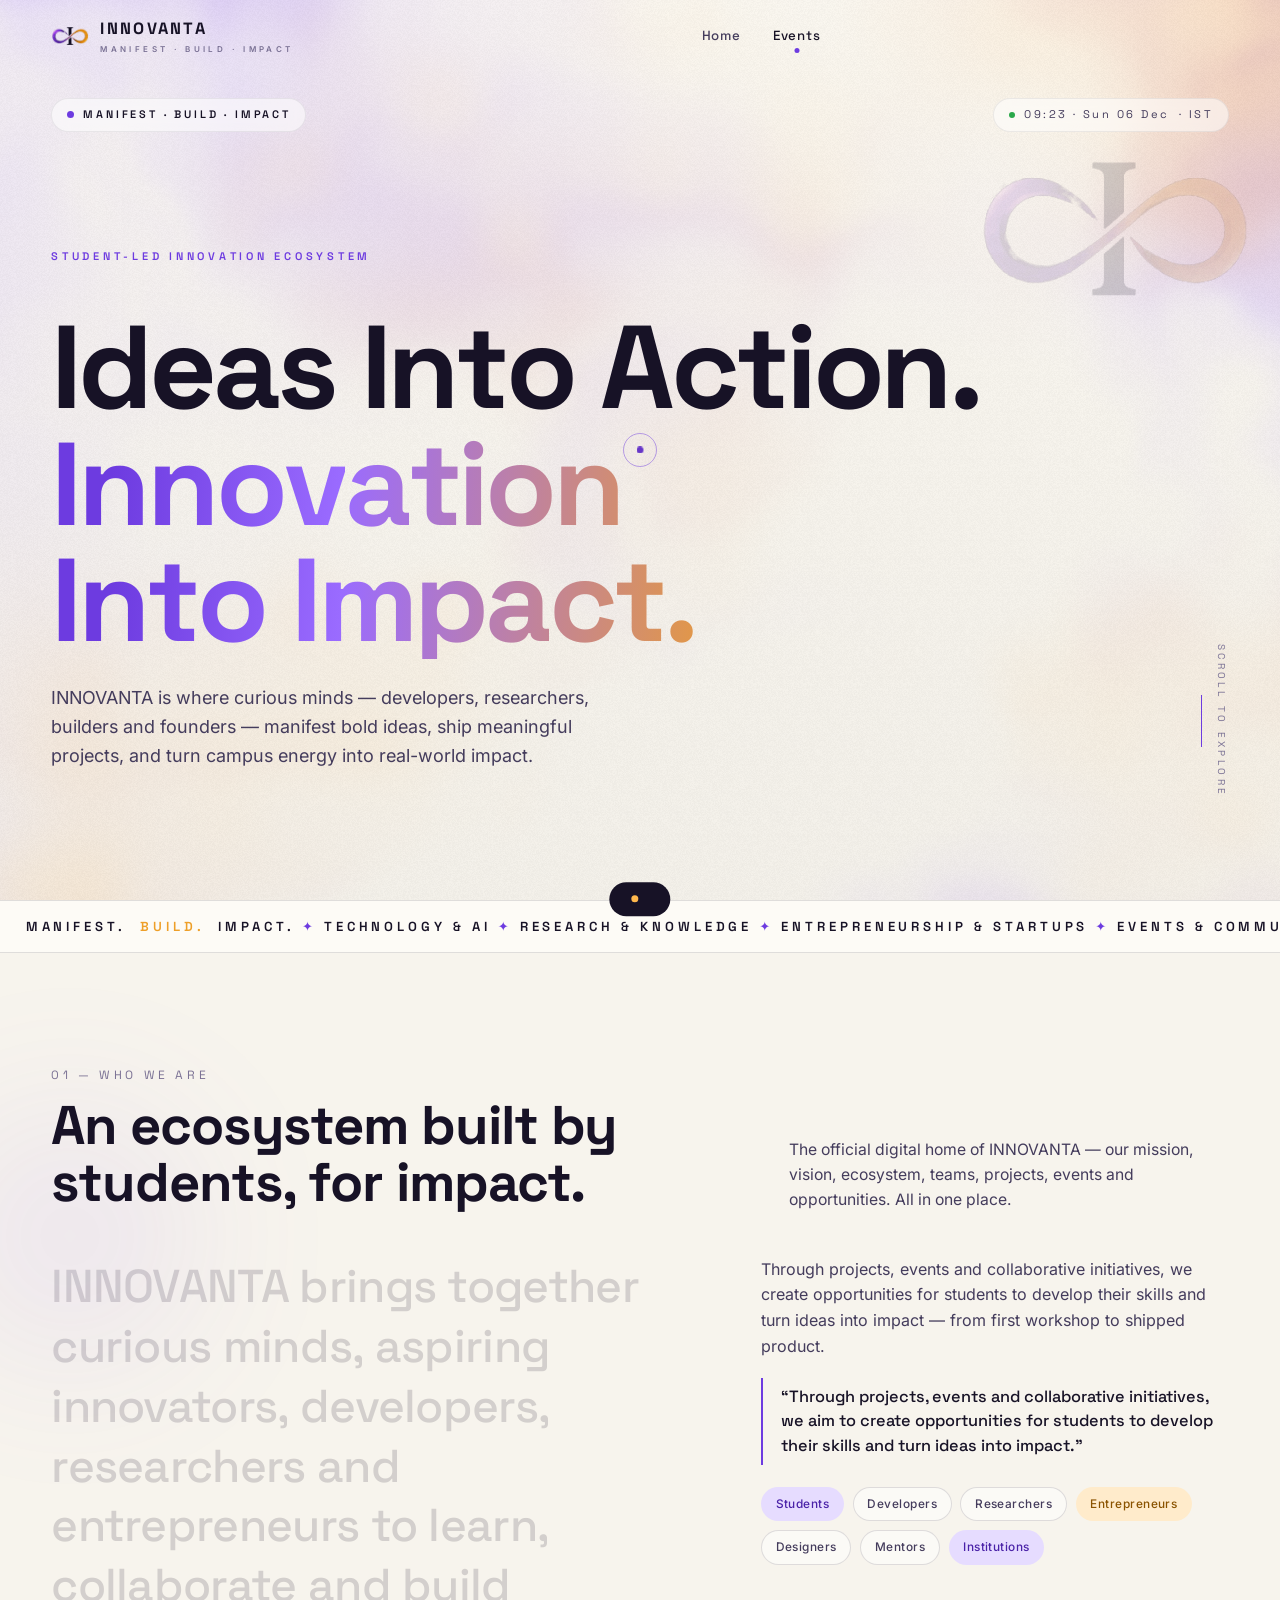
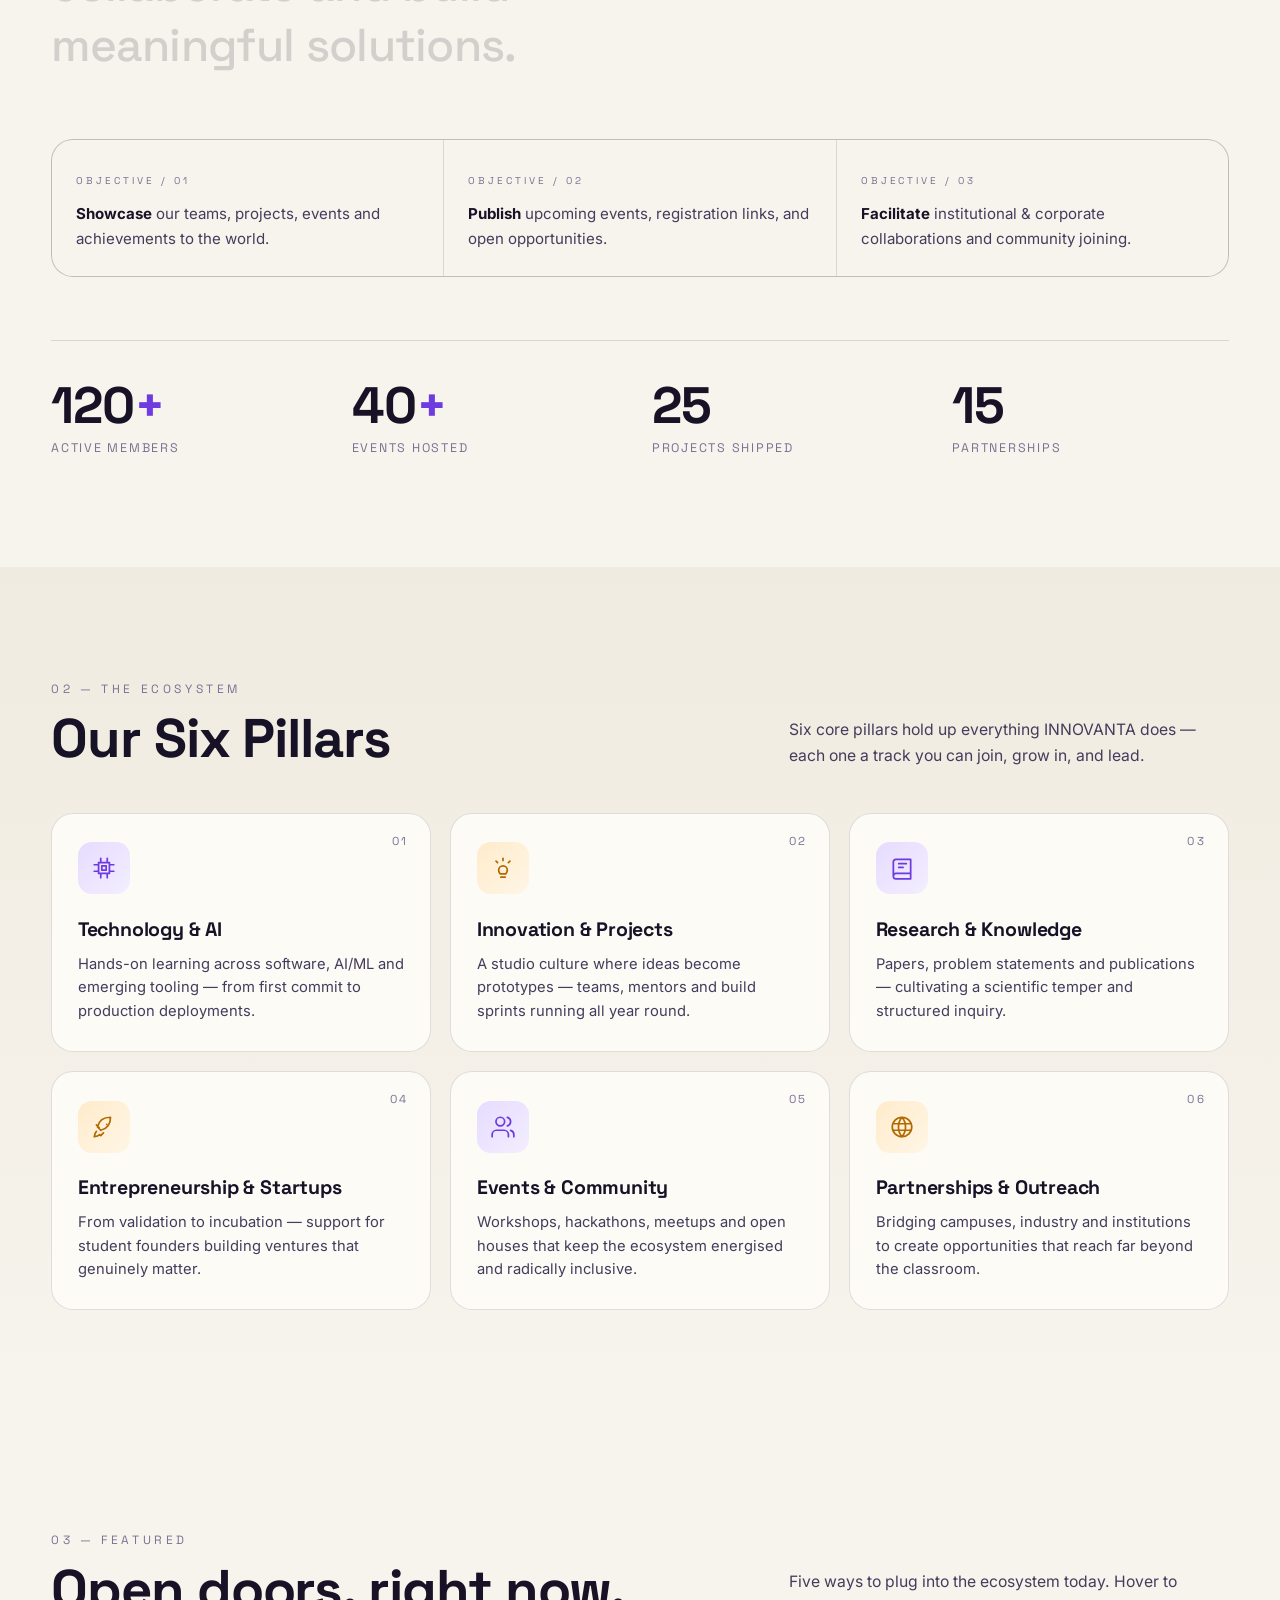
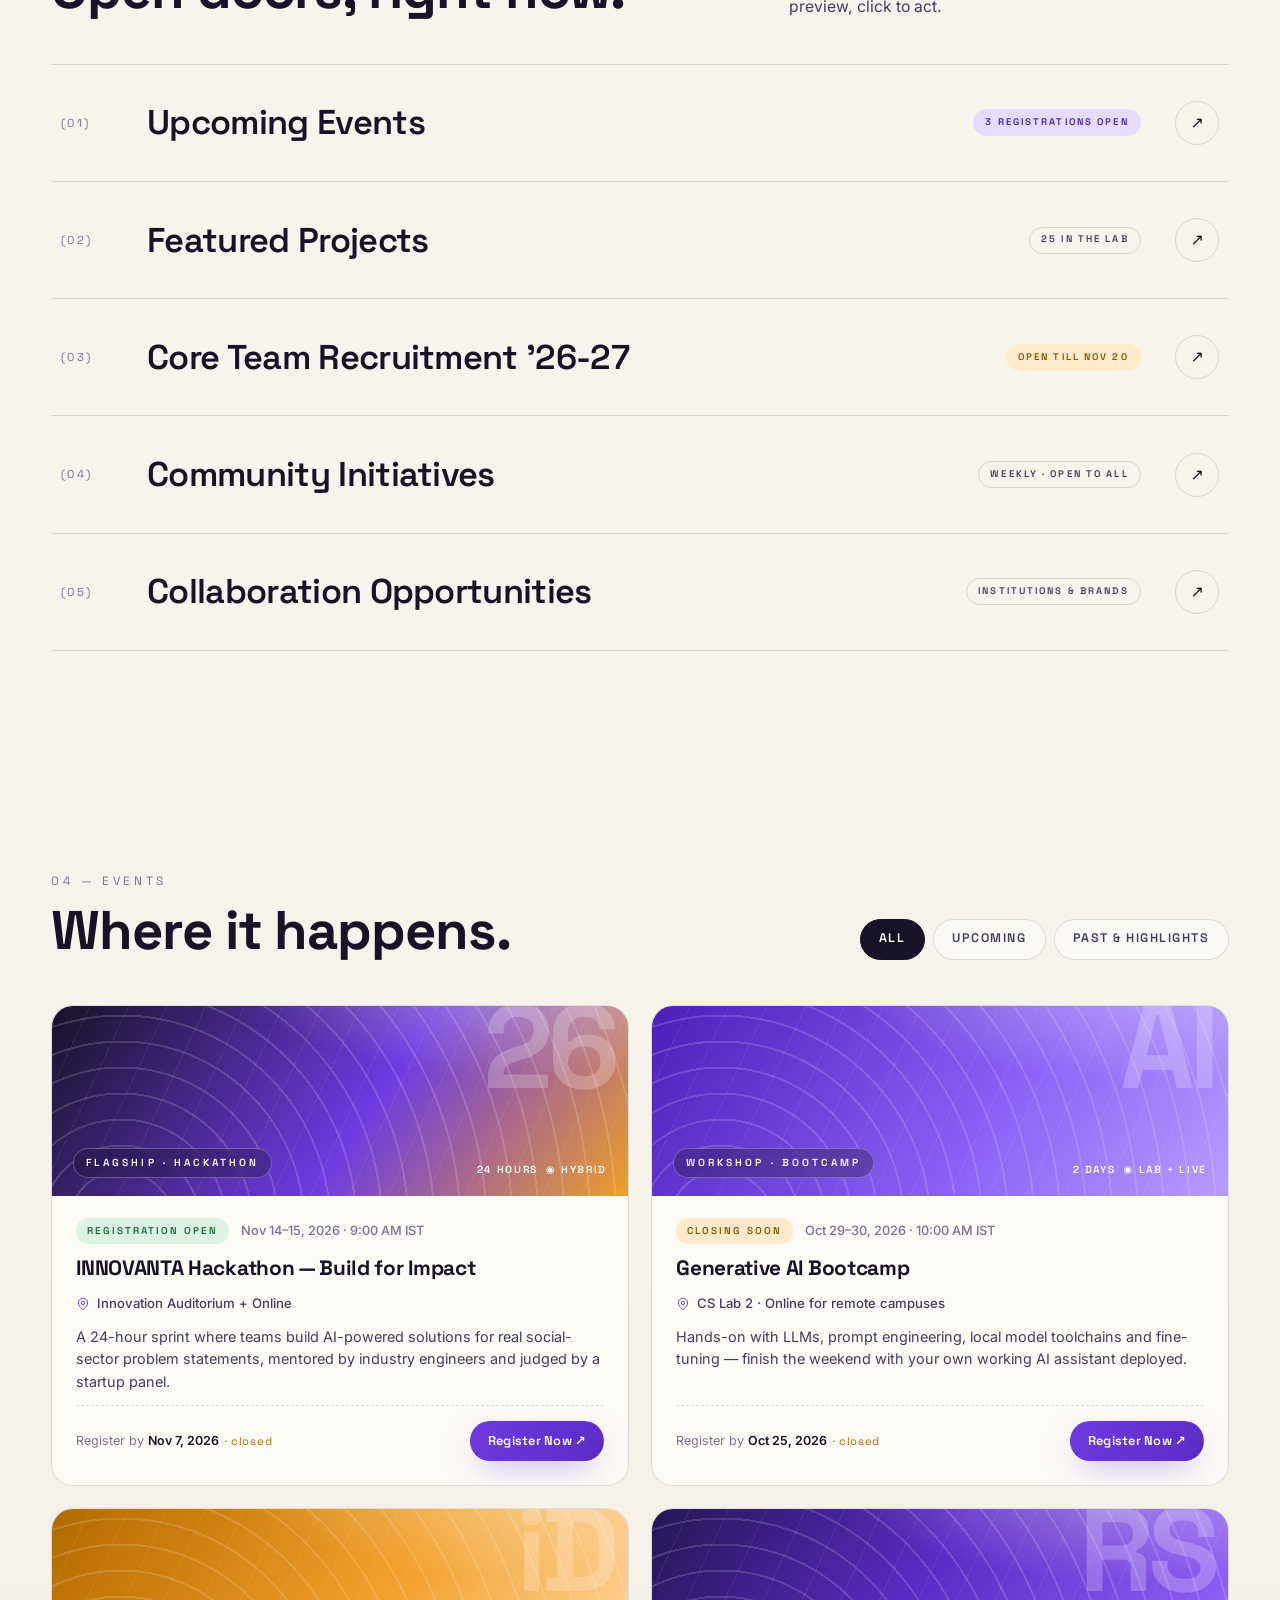
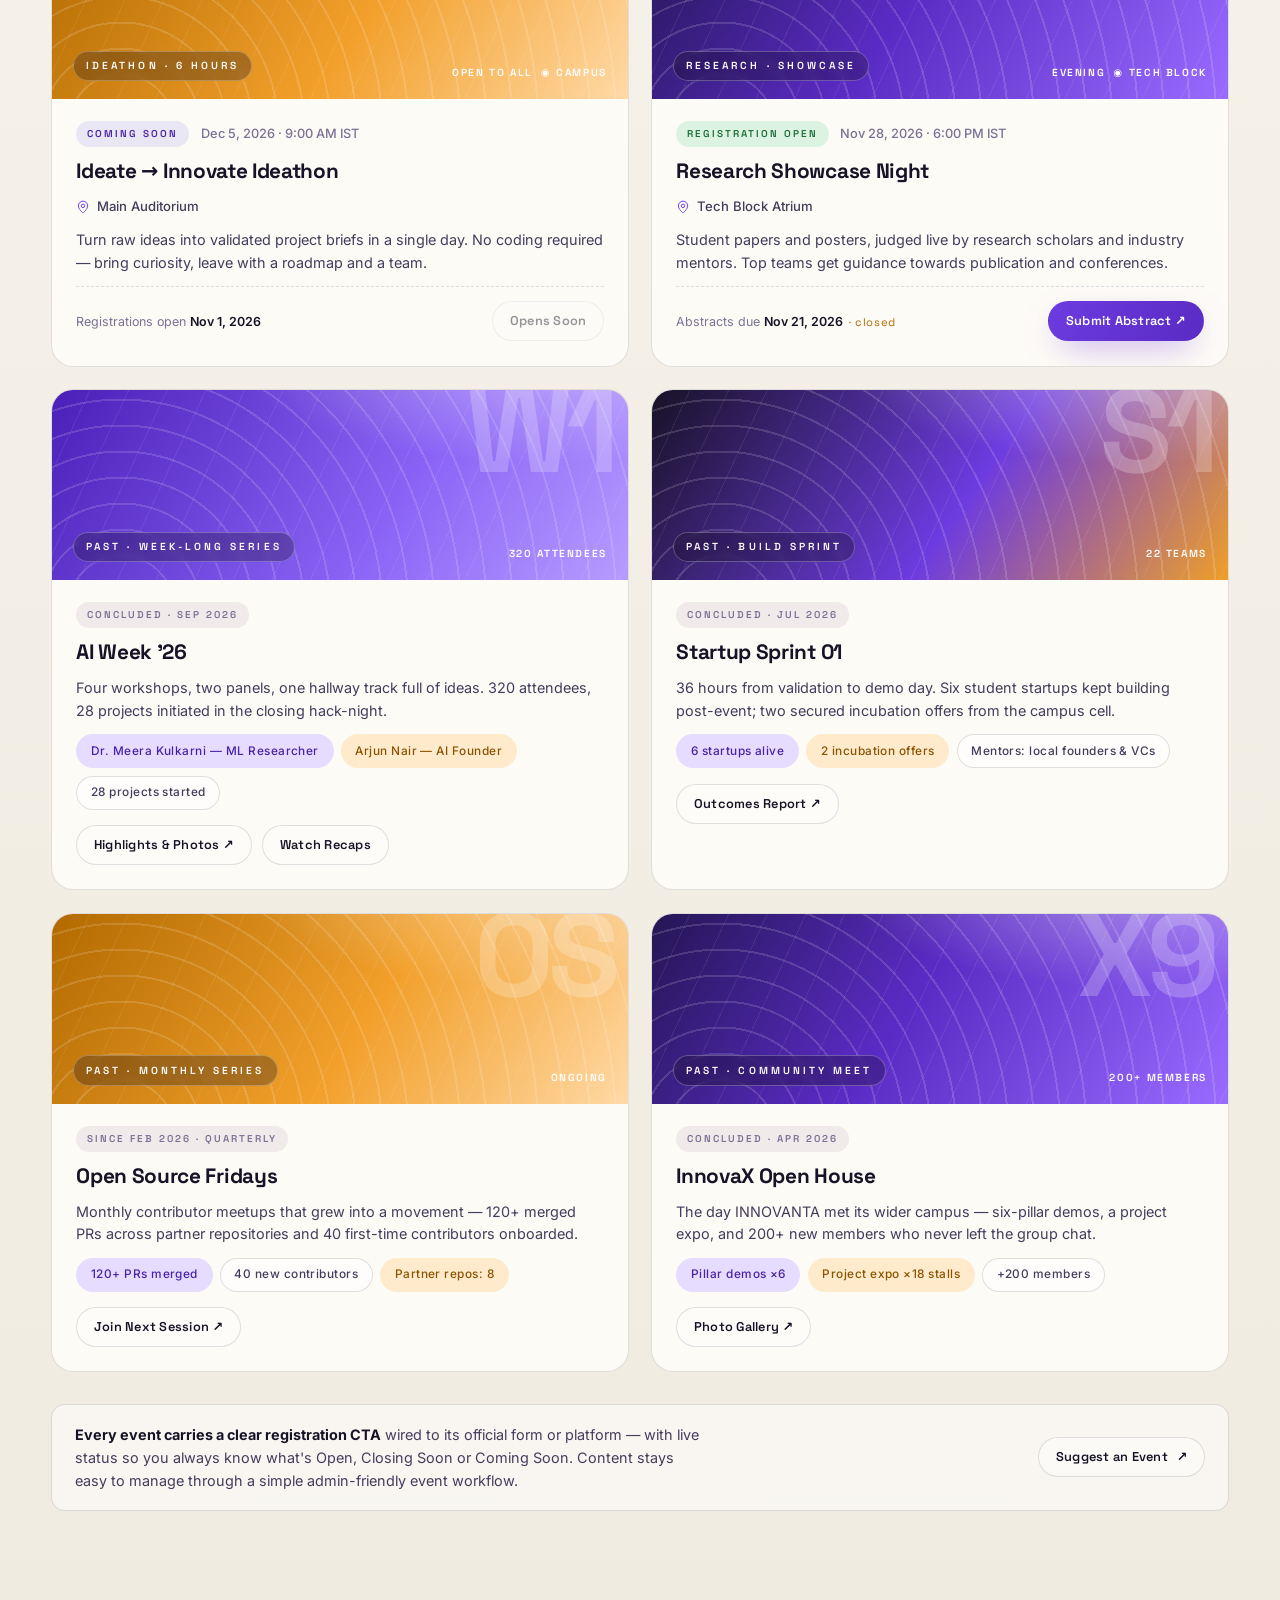
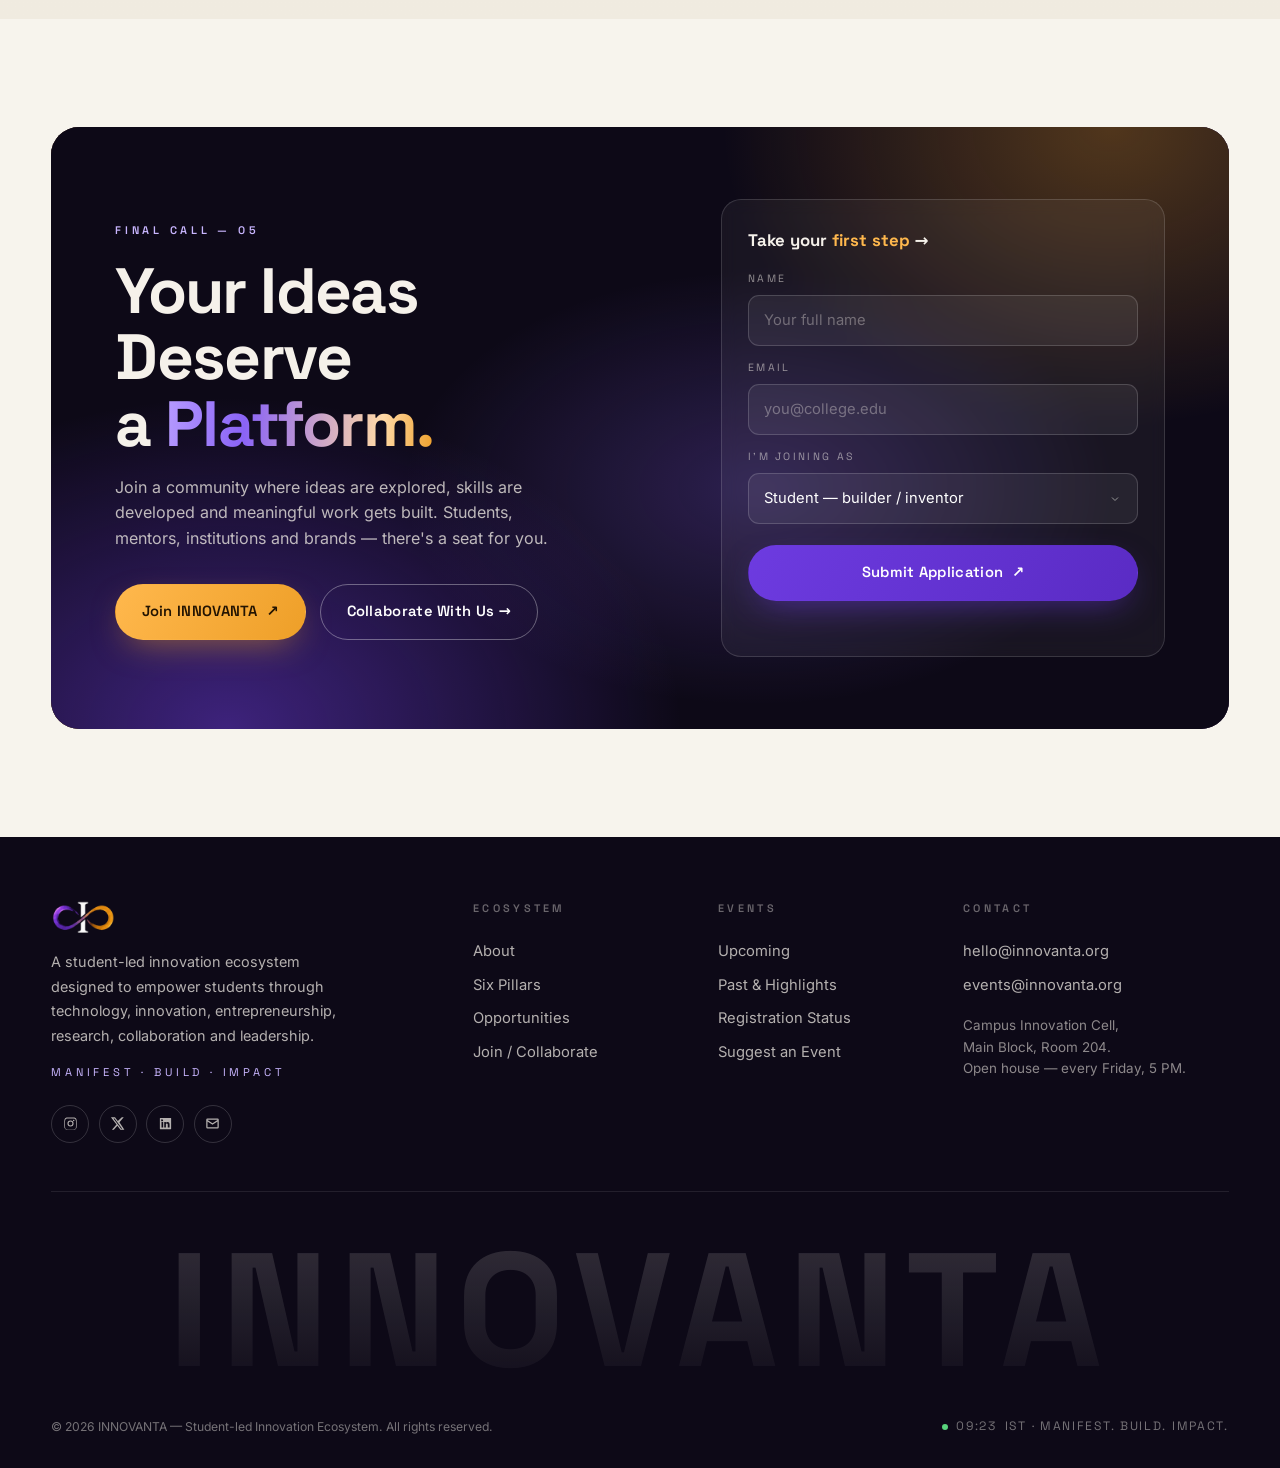
==== commit e81c3041: "Simplify navbar to Home and Events, remove Join Community button Co-Authored-By: Claude Sonnet 5.5 <" ====
--- a/index.html
+++ b/index.html
@@ -372,14 +372,10 @@
       <span><b>INNOVANTA</b><small>MANIFEST · BUILD · IMPACT</small></span>
     </a>
     <nav class="nav-links" aria-label="Primary">
-      <a href="#about">About</a>
-      <a href="#pillars">Pillars</a>
-      <a href="#opportunities">Opportunities</a>
+      <a href="#home">Home</a>
       <a href="#events">Events</a>
-      <a href="#join">Join</a>
     </nav>
     <div class="nav-cta">
-      <a class="btn btn-primary sm" href="#join" data-magnet>Join Community <span class="arr">↗</span></a>
       <button id="burger" aria-label="Open menu" aria-expanded="false"><i></i><i></i></button>
     </div>
   </div>
@@ -387,11 +383,8 @@
 
 <!-- MOBILE MENU -->
 <nav id="menu" aria-label="Mobile">
-  <a class="big" href="#about"><span>01</span>About</a>
-  <a class="big" href="#pillars"><span>02</span>Pillars</a>
-  <a class="big" href="#opportunities"><span>03</span>Opportunities</a>
-  <a class="big" href="#events"><span>04</span>Events</a>
-  <a class="big" href="#join"><span>05</span>Join Us</a>
+  <a class="big" href="#home"><span>01</span>Home</a>
+  <a class="big" href="#events"><span>02</span>Events</a>
   <div class="menu-foot"><span>INNOVANTA — STUDENT-LED INNOVATION ECOSYSTEM</span><span>EST. FOR STUDENTS, BY STUDENTS</span></div>
 </nav>
 
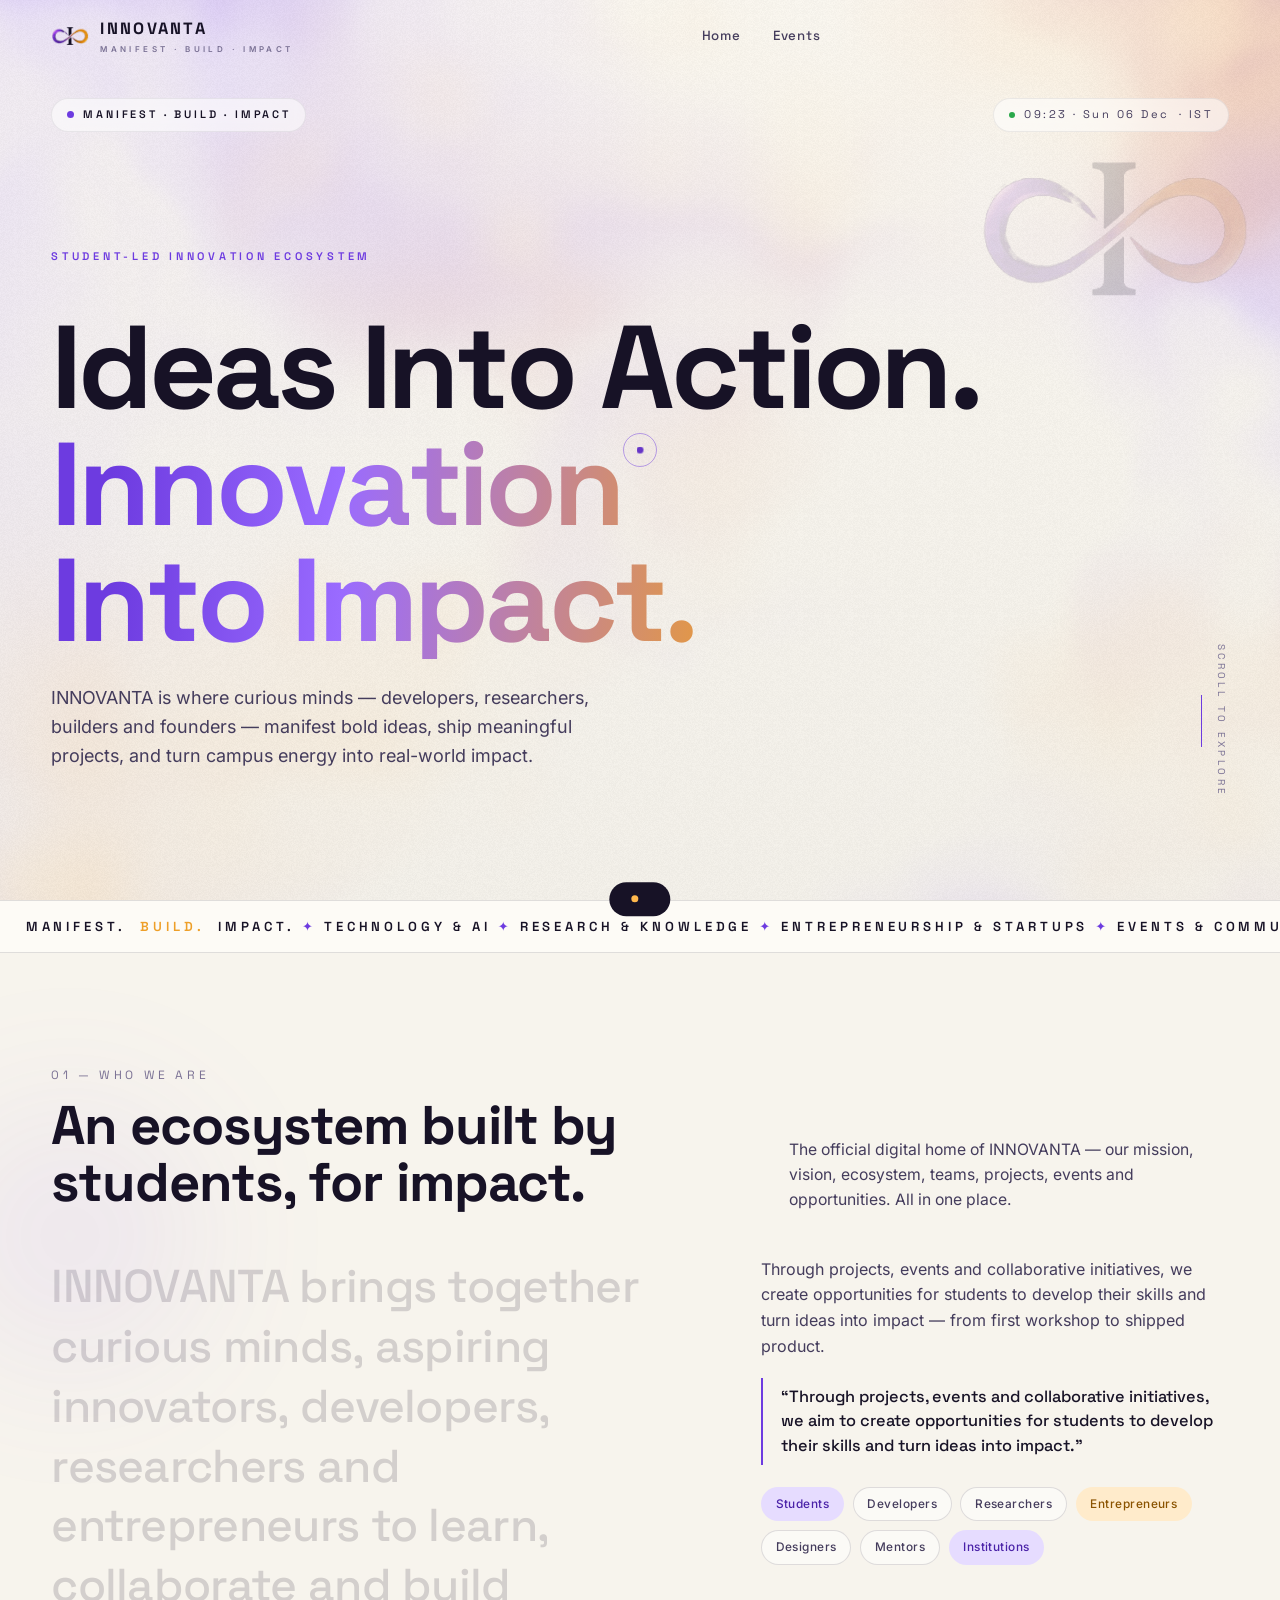
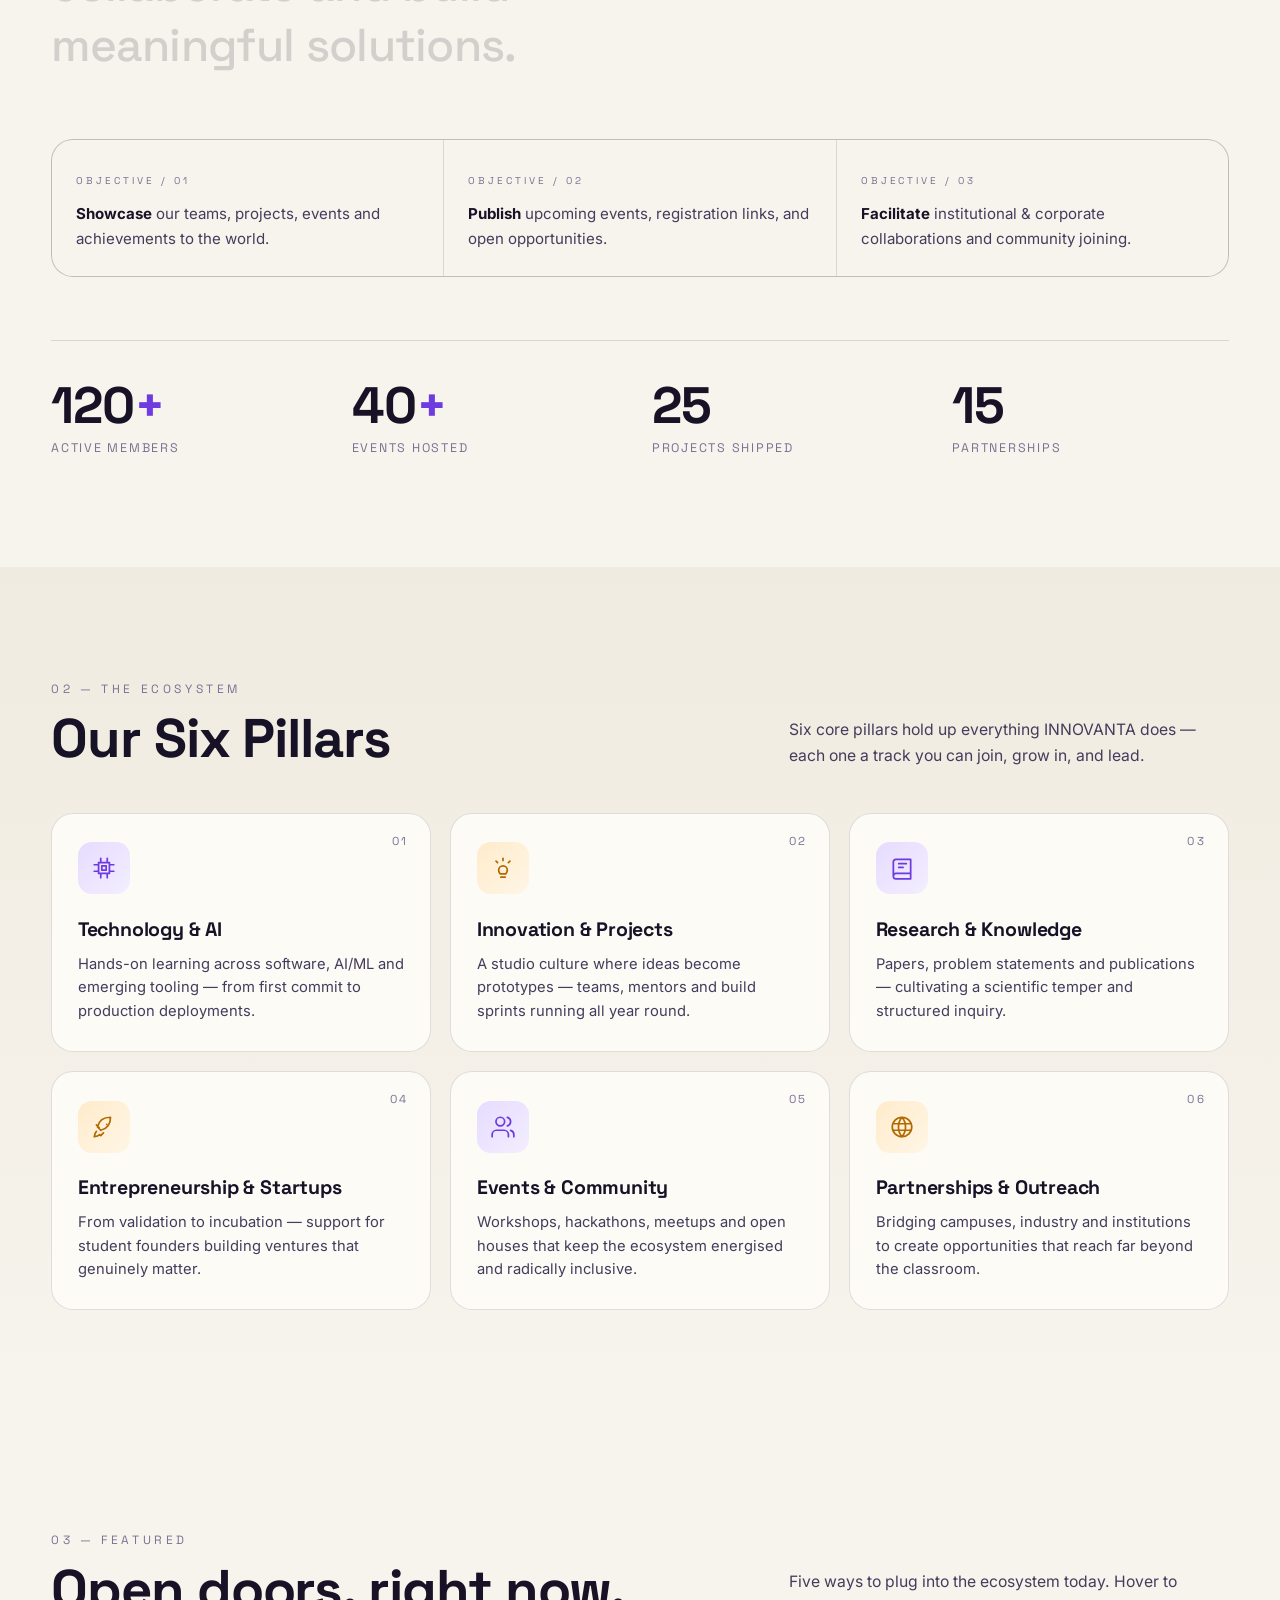
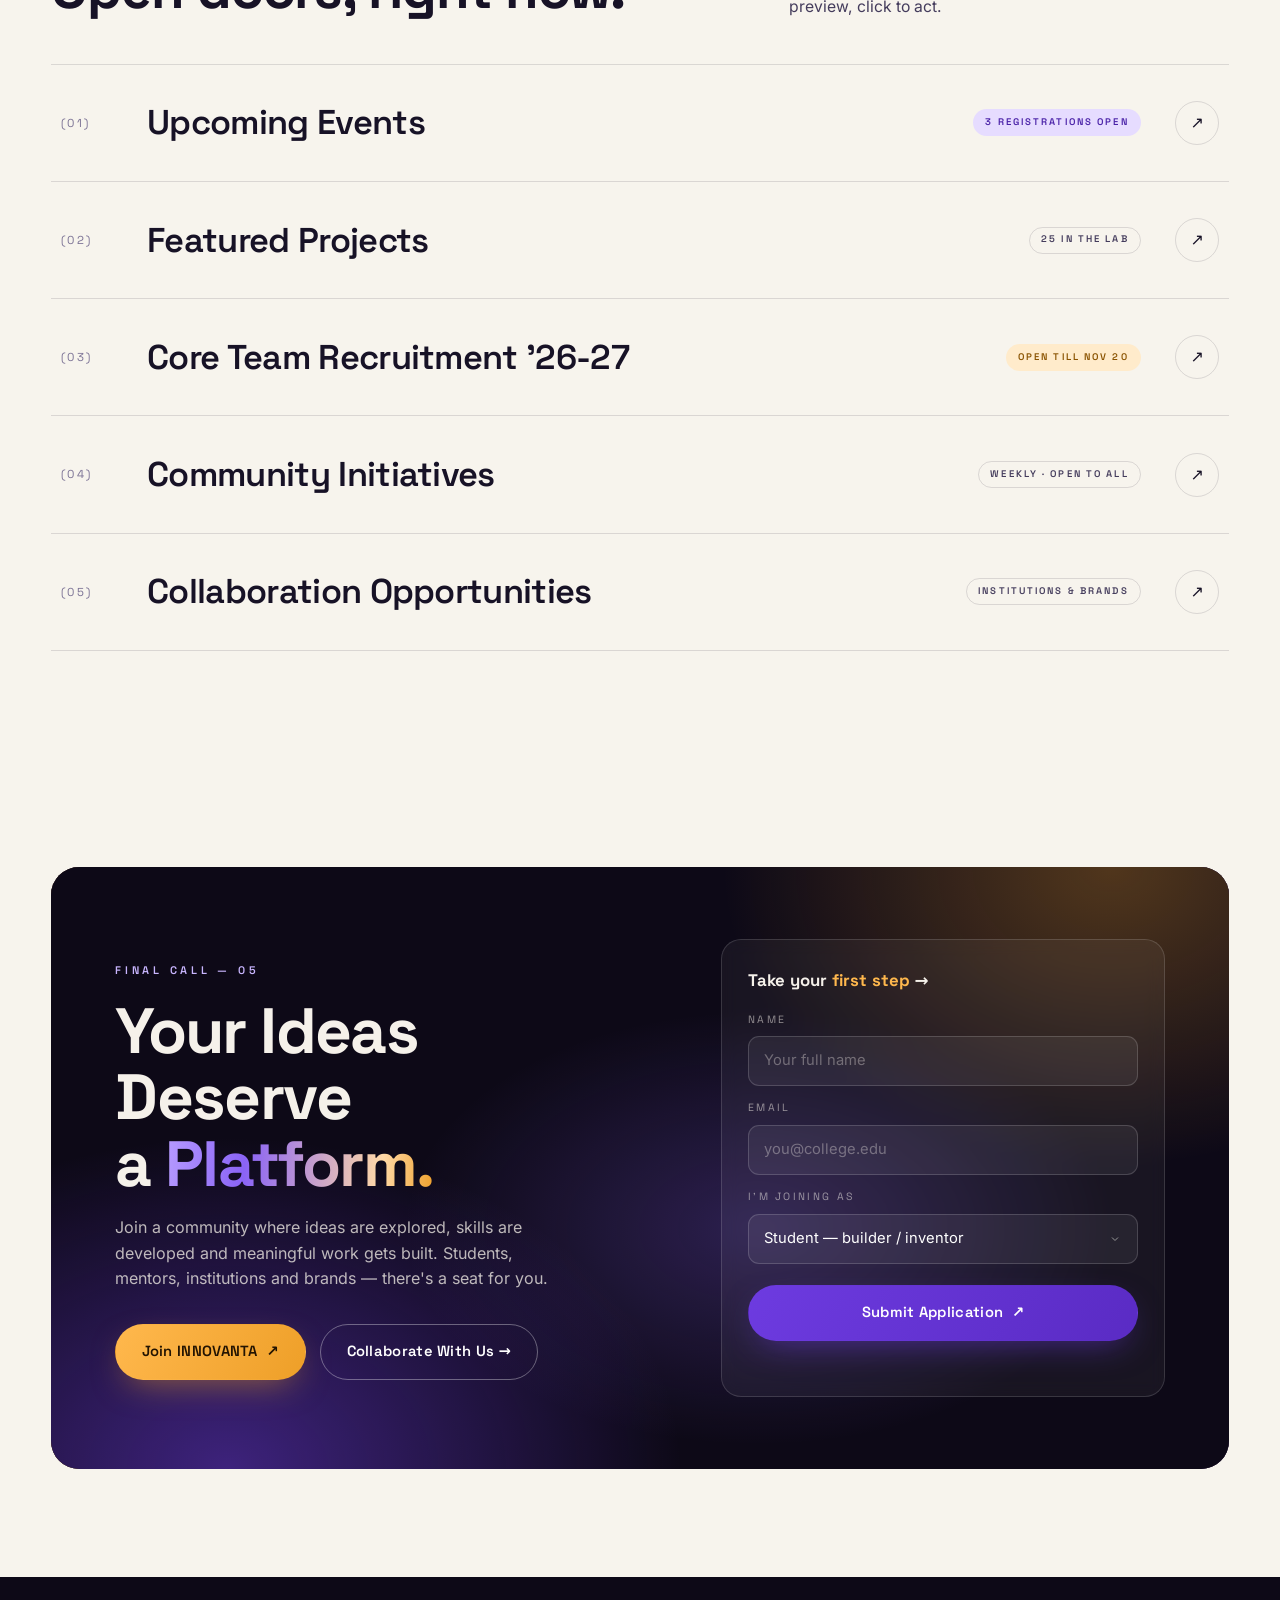
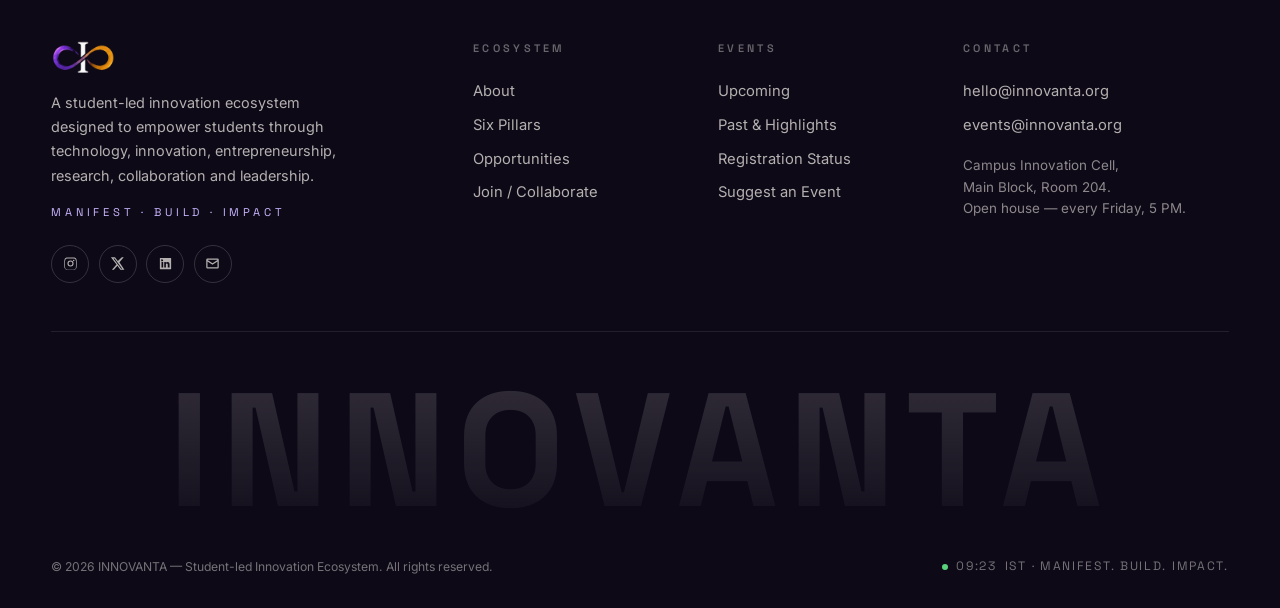
==== commit e26e1530: "Move Events to its own page (events.html) Co-Authored-By: Claude Sonnet 5.5 <noreply@anthropic.com> " ====
--- a/index.html
+++ b/index.html
@@ -373,7 +373,7 @@
     </a>
     <nav class="nav-links" aria-label="Primary">
       <a href="#home">Home</a>
-      <a href="#events">Events</a>
+      <a href="events.html">Events</a>
     </nav>
     <div class="nav-cta">
       <button id="burger" aria-label="Open menu" aria-expanded="false"><i></i><i></i></button>
@@ -384,7 +384,7 @@
 <!-- MOBILE MENU -->
 <nav id="menu" aria-label="Mobile">
   <a class="big" href="#home"><span>01</span>Home</a>
-  <a class="big" href="#events"><span>02</span>Events</a>
+  <a class="big" href="events.html"><span>02</span>Events</a>
   <div class="menu-foot"><span>INNOVANTA — STUDENT-LED INNOVATION ECOSYSTEM</span><span>EST. FOR STUDENTS, BY STUDENTS</span></div>
 </nav>
 
@@ -410,7 +410,7 @@
     <p class="hero-sub reveal" style="--i:1">INNOVANTA is where curious minds — developers, researchers, builders and founders — manifest bold ideas, ship meaningful projects, and turn campus energy into real-world impact.</p>
     <div class="hero-actions reveal" style="--i:2">
       <a class="btn btn-violet" href="#join" data-magnet>Join the Community <span class="arr">↗</span></a>
-      <a class="btn btn-ghost" href="#events" data-magnet>Explore Events →</a>
+      <a class="btn btn-ghost" href="events.html" data-magnet>Explore Events →</a>
     </div>
   </div>
   <div class="hero-scroll" aria-hidden="true"><span>Scroll to explore</span><span class="ln-line"></span></div>
@@ -515,7 +515,7 @@
       <p class="lede">Five ways to plug into the ecosystem today. Hover to preview, click to act.</p>
     </div>
     <div class="opp-list">
-      <a class="opp-row reveal" href="#events" data-media="1" style="--i:0">
+      <a class="opp-row reveal" href="events.html" data-media="1" style="--i:0">
         <span class="oi">(01)</span>
         <h3>Upcoming Events</h3>
         <span class="badge new">3 registrations open</span>
@@ -553,189 +553,6 @@
     <div class="card pm-3" hidden><b>03</b><small>Join the Core Team</small></div>
     <div class="card pm-4" hidden><b>04</b><small>Community Initiatives</small></div>
     <div class="card pm-5" hidden><b>05</b><small>Collaborate With Us</small></div>
-  </div>
-</section>
-
-<!-- ============ EVENTS ============ -->
-<section class="sec" id="events">
-  <div class="wrap">
-    <div class="sec-head reveal">
-      <div>
-        <span class="sec-num">04 — EVENTS</span>
-        <h2 class="h2" style="margin-top:.6rem">Where it happens.</h2>
-      </div>
-      <div class="filters" role="group" aria-label="Filter events">
-        <button class="on" data-filter="all">All</button>
-        <button data-filter="upcoming">Upcoming</button>
-        <button data-filter="past">Past &amp; Highlights</button>
-      </div>
-    </div>
-
-    <div class="ev-grid" id="ev-grid">
-
-      <!-- UPCOMING 1 -->
-      <article class="ev-card reveal" data-kind="upcoming" style="--i:0">
-        <div class="ev-poster tone-m"><span class="big">26</span>
-          <span class="kicker">Flagship · Hackathon</span>
-          <div class="fmt"><span class="inf">24 HOURS</span><span class="inf">◉ HYBRID</span></div>
-        </div>
-        <div class="ev-body">
-          <div class="ev-meta"><span class="pill open">Registration Open</span><time>Nov 14–15, 2026 · 9:00 AM IST</time></div>
-          <h3>INNOVANTA Hackathon — Build for Impact</h3>
-          <p class="ev-venue"><svg viewBox="0 0 24 24"><path d="M20 10c0 6-8 12-8 12s-8-6-8-12a8 8 0 1 1 16 0zM12 13a3 3 0 1 0 0-6 3 3 0 0 0 0 6z"/></svg>Innovation Auditorium + Online</p>
-          <p class="ev-desc">A 24-hour sprint where teams build AI-powered solutions for real social-sector problem statements, mentored by industry engineers and judged by a startup panel.</p>
-          <div class="ev-foot">
-            <span class="deadline">Register by <b>Nov 7, 2026</b><span class="cd" data-deadline="2026-11-07T23:59:00+05:30"></span></span>
-            <a class="btn btn-violet sm" href="#join" data-toast="Registration form — connecting to the official Hackathon portal…" data-magnet>Register Now ↗</a>
-          </div>
-        </div>
-      </article>
-
-      <!-- UPCOMING 2 -->
-      <article class="ev-card reveal" data-kind="upcoming" style="--i:1">
-        <div class="ev-poster tone-v"><span class="big">AI</span>
-          <span class="kicker">Workshop · Bootcamp</span>
-          <div class="fmt"><span class="inf">2 DAYS</span><span class="inf">◉ LAB + LIVE</span></div>
-        </div>
-        <div class="ev-body">
-          <div class="ev-meta"><span class="pill closing">Closing Soon</span><time>Oct 29–30, 2026 · 10:00 AM IST</time></div>
-          <h3>Generative AI Bootcamp</h3>
-          <p class="ev-venue"><svg viewBox="0 0 24 24"><path d="M20 10c0 6-8 12-8 12s-8-6-8-12a8 8 0 1 1 16 0zM12 13a3 3 0 1 0 0-6 3 3 0 0 0 0 6z"/></svg>CS Lab 2 · Online for remote campuses</p>
-          <p class="ev-desc">Hands-on with LLMs, prompt engineering, local model toolchains and fine-tuning — finish the weekend with your own working AI assistant deployed.</p>
-          <div class="ev-foot">
-            <span class="deadline">Register by <b>Oct 25, 2026</b><span class="cd" data-deadline="2026-10-25T23:59:00+05:30"></span></span>
-            <a class="btn btn-violet sm" href="#join" data-toast="Registration form — opening the GenAI Bootcamp sign-up…" data-magnet>Register Now ↗</a>
-          </div>
-        </div>
-      </article>
-
-      <!-- UPCOMING 3 -->
-      <article class="ev-card reveal" data-kind="upcoming" style="--i:2">
-        <div class="ev-poster tone-a"><span class="big">iD</span>
-          <span class="kicker">Ideathon · 6 Hours</span>
-          <div class="fmt"><span class="inf">OPEN TO ALL</span><span class="inf">◉ CAMPUS</span></div>
-        </div>
-        <div class="ev-body">
-          <div class="ev-meta"><span class="pill soon">Coming Soon</span><time>Dec 5, 2026 · 9:00 AM IST</time></div>
-          <h3>Ideate → Innovate Ideathon</h3>
-          <p class="ev-venue"><svg viewBox="0 0 24 24"><path d="M20 10c0 6-8 12-8 12s-8-6-8-12a8 8 0 1 1 16 0zM12 13a3 3 0 1 0 0-6 3 3 0 0 0 0 6z"/></svg>Main Auditorium</p>
-          <p class="ev-desc">Turn raw ideas into validated project briefs in a single day. No coding required — bring curiosity, leave with a roadmap and a team.</p>
-          <div class="ev-foot">
-            <span class="deadline">Registrations open <b>Nov 1, 2026</b></span>
-            <a class="btn btn-ghost sm" href="#join" aria-disabled="true">Opens Soon</a>
-          </div>
-        </div>
-      </article>
-
-      <!-- UPCOMING 4 -->
-      <article class="ev-card reveal" data-kind="upcoming" style="--i:3">
-        <div class="ev-poster tone-p"><span class="big">RS</span>
-          <span class="kicker">Research · Showcase</span>
-          <div class="fmt"><span class="inf">EVENING</span><span class="inf">◉ TECH BLOCK</span></div>
-        </div>
-        <div class="ev-body">
-          <div class="ev-meta"><span class="pill open">Registration Open</span><time>Nov 28, 2026 · 6:00 PM IST</time></div>
-          <h3>Research Showcase Night</h3>
-          <p class="ev-venue"><svg viewBox="0 0 24 24"><path d="M20 10c0 6-8 12-8 12s-8-6-8-12a8 8 0 1 1 16 0zM12 13a3 3 0 1 0 0-6 3 3 0 0 0 0 6z"/></svg>Tech Block Atrium</p>
-          <p class="ev-desc">Student papers and posters, judged live by research scholars and industry mentors. Top teams get guidance towards publication and conferences.</p>
-          <div class="ev-foot">
-            <span class="deadline">Abstracts due <b>Nov 21, 2026</b><span class="cd" data-deadline="2026-11-21T23:59:00+05:30"></span></span>
-            <a class="btn btn-violet sm" href="#join" data-toast="Submitting to the Showcase abstract portal…" data-magnet>Submit Abstract ↗</a>
-          </div>
-        </div>
-      </article>
-
-      <!-- PAST 1 -->
-      <article class="ev-card reveal" data-kind="past" style="--i:0">
-        <div class="ev-poster tone-v"><span class="big">W1</span>
-          <span class="kicker">Past · Week-long Series</span>
-          <div class="fmt"><span class="inf">320 ATTENDEES</span></div>
-        </div>
-        <div class="ev-body">
-          <div class="ev-meta"><span class="pill closed">Concluded · Sep 2026</span></div>
-          <h3>AI Week '26</h3>
-          <p class="ev-desc">Four workshops, two panels, one hallway track full of ideas. 320 attendees, 28 projects initiated in the closing hack-night.</p>
-          <div class="ev-high">
-            <span class="chip v">Dr. Meera Kulkarni — ML Researcher</span>
-            <span class="chip a">Arjun Nair — AI Founder</span>
-            <span class="chip">28 projects started</span>
-          </div>
-          <div class="ev-actions">
-            <a class="btn btn-ghost sm" href="#events" data-toast="Loading AI Week '26 highlights reel…">Highlights &amp; Photos ↗</a>
-            <a class="btn btn-ghost sm" href="#events" data-toast="Video playlist opening shortly…">Watch Recaps</a>
-          </div>
-        </div>
-      </article>
-
-      <!-- PAST 2 -->
-      <article class="ev-card reveal" data-kind="past" style="--i:1">
-        <div class="ev-poster tone-m"><span class="big">S1</span>
-          <span class="kicker">Past · Build Sprint</span>
-          <div class="fmt"><span class="inf">22 TEAMS</span></div>
-        </div>
-        <div class="ev-body">
-          <div class="ev-meta"><span class="pill closed">Concluded · Jul 2026</span></div>
-          <h3>Startup Sprint 01</h3>
-          <p class="ev-desc">36 hours from validation to demo day. Six student startups kept building post-event; two secured incubation offers from the campus cell.</p>
-          <div class="ev-high">
-            <span class="chip v">6 startups alive</span>
-            <span class="chip a">2 incubation offers</span>
-            <span class="chip">Mentors: local founders &amp; VCs</span>
-          </div>
-          <div class="ev-actions">
-            <a class="btn btn-ghost sm" href="#events" data-toast="Loading Startup Sprint outcomes report…">Outcomes Report ↗</a>
-          </div>
-        </div>
-      </article>
-
-      <!-- PAST 3 -->
-      <article class="ev-card reveal" data-kind="past" style="--i:2">
-        <div class="ev-poster tone-a"><span class="big">OS</span>
-          <span class="kicker">Past · Monthly Series</span>
-          <div class="fmt"><span class="inf">ONGOING</span></div>
-        </div>
-        <div class="ev-body">
-          <div class="ev-meta"><span class="pill closed">Since Feb 2026 · Quarterly</span></div>
-          <h3>Open Source Fridays</h3>
-          <p class="ev-desc">Monthly contributor meetups that grew into a movement — 120+ merged PRs across partner repositories and 40 first-time contributors onboarded.</p>
-          <div class="ev-high">
-            <span class="chip v">120+ PRs merged</span>
-            <span class="chip">40 new contributors</span>
-            <span class="chip a">Partner repos: 8</span>
-          </div>
-          <div class="ev-actions">
-            <a class="btn btn-ghost sm" href="#join" data-toast="Joining the next Open Source Friday — see you there!" data-magnet>Join Next Session ↗</a>
-          </div>
-        </div>
-      </article>
-
-      <!-- PAST 4 -->
-      <article class="ev-card reveal" data-kind="past" style="--i:3">
-        <div class="ev-poster tone-p"><span class="big">X9</span>
-          <span class="kicker">Past · Community Meet</span>
-          <div class="fmt"><span class="inf">200+ MEMBERS</span></div>
-        </div>
-        <div class="ev-body">
-          <div class="ev-meta"><span class="pill closed">Concluded · Apr 2026</span></div>
-          <h3>InnovaX Open House</h3>
-          <p class="ev-desc">The day INNOVANTA met its wider campus — six-pillar demos, a project expo, and 200+ new members who never left the group chat.</p>
-          <div class="ev-high">
-            <span class="chip v">Pillar demos ×6</span>
-            <span class="chip a">Project expo ×18 stalls</span>
-            <span class="chip">+200 members</span>
-          </div>
-          <div class="ev-actions">
-            <a class="btn btn-ghost sm" href="#events" data-toast="Loading photo gallery — 240 frames…">Photo Gallery ↗</a>
-          </div>
-        </div>
-      </article>
-
-    </div>
-
-    <div class="events-note reveal">
-      <p><b>Every event carries a clear registration CTA</b> wired to its official form or platform — with live status so you always know what's Open, Closing Soon or Coming Soon. Content stays easy to manage through a simple admin-friendly event workflow.</p>
-      <a class="btn btn-ghost sm" href="#join" data-magnet>Suggest an Event <span class="arr">↗</span></a>
-    </div>
   </div>
 </section>
 
@@ -798,7 +615,7 @@
       </div>
       <div class="fcol">
         <h4>Events</h4>
-        <a href="#events">Upcoming</a><a href="#events">Past &amp; Highlights</a><a href="#events">Registration Status</a><a href="#join">Suggest an Event</a>
+        <a href="events.html">Upcoming</a><a href="events.html">Past &amp; Highlights</a><a href="events.html">Registration Status</a><a href="#join">Suggest an Event</a>
       </div>
       <div class="fcol">
         <h4>Contact</h4>
@@ -912,7 +729,7 @@
   });});
 
   /* nav active section */
-  var secIds=['about','pillars','opportunities','events','join'];
+  var secIds=['about','pillars','opportunities','join'];
   var linkMap={};
   doc.querySelectorAll('.nav-links a').forEach(function(a){
     var id=(a.getAttribute('href')||'').replace('#','');linkMap[id]=a;
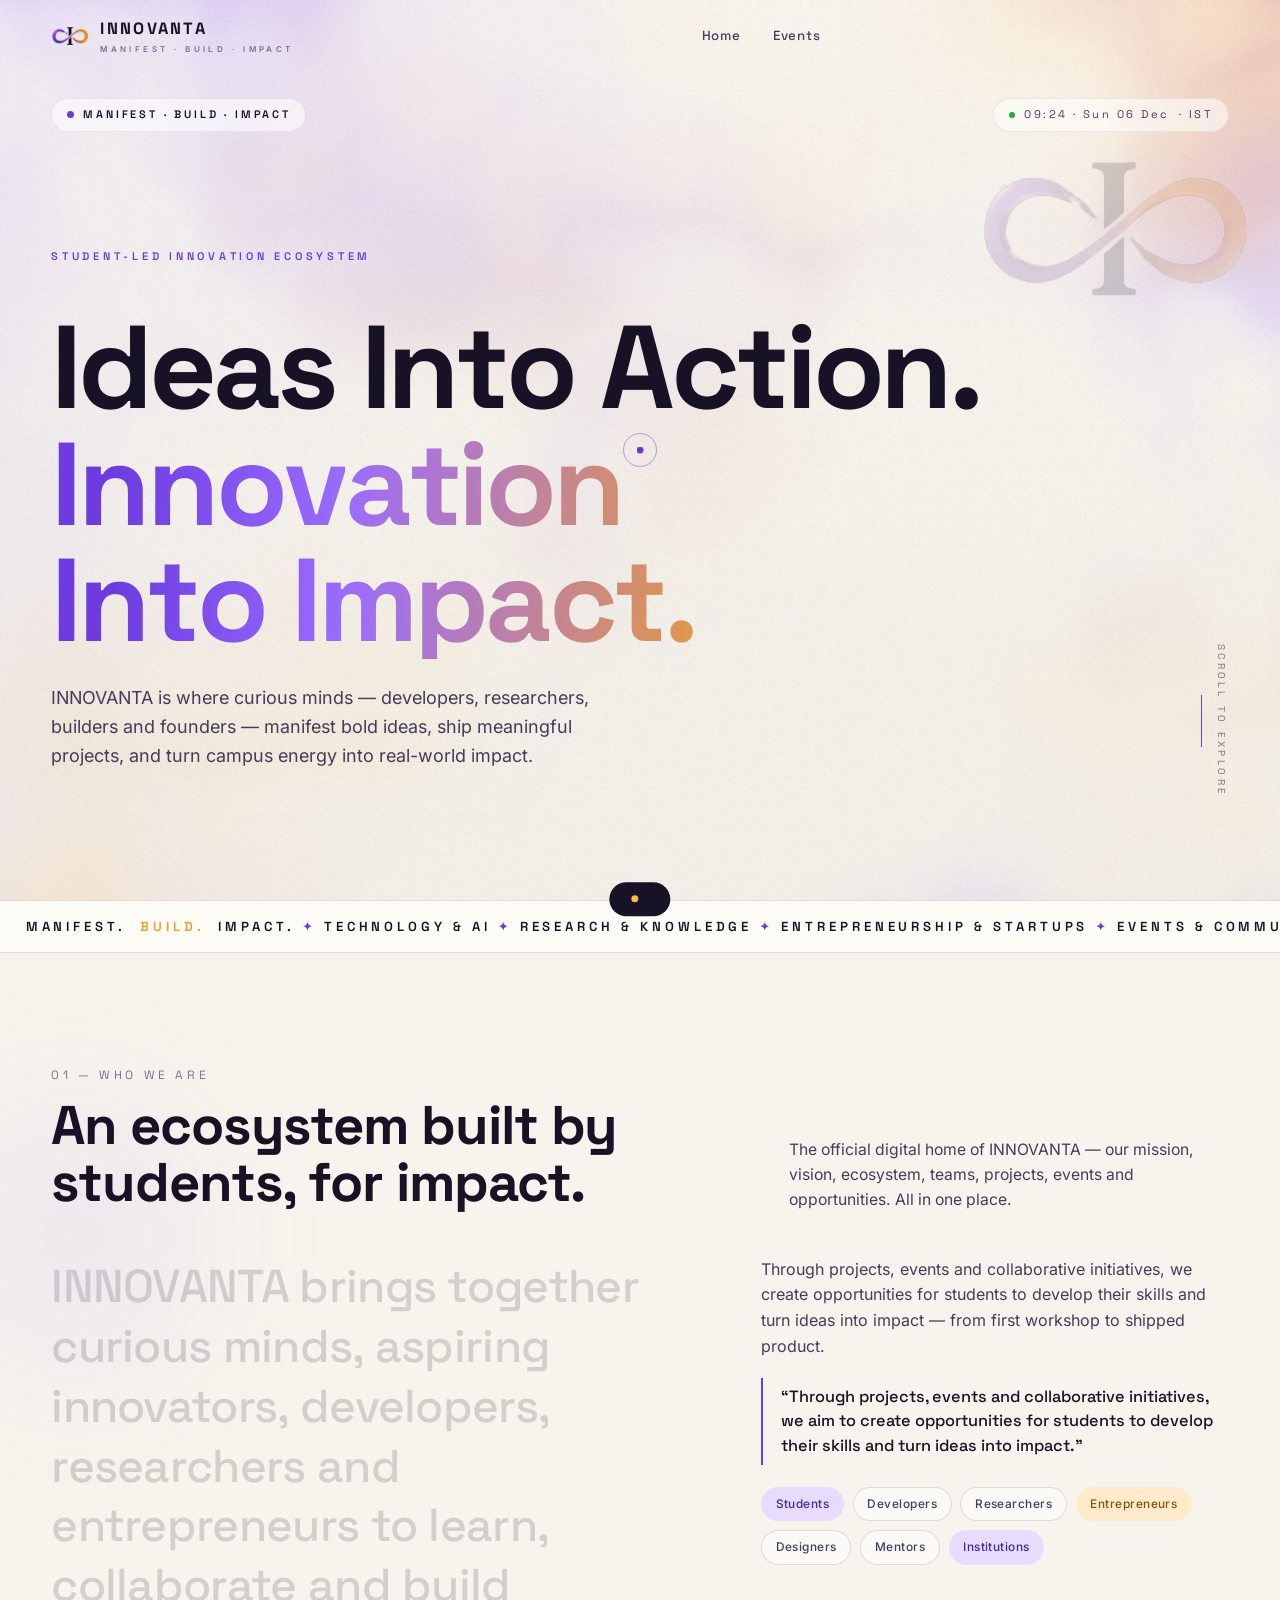
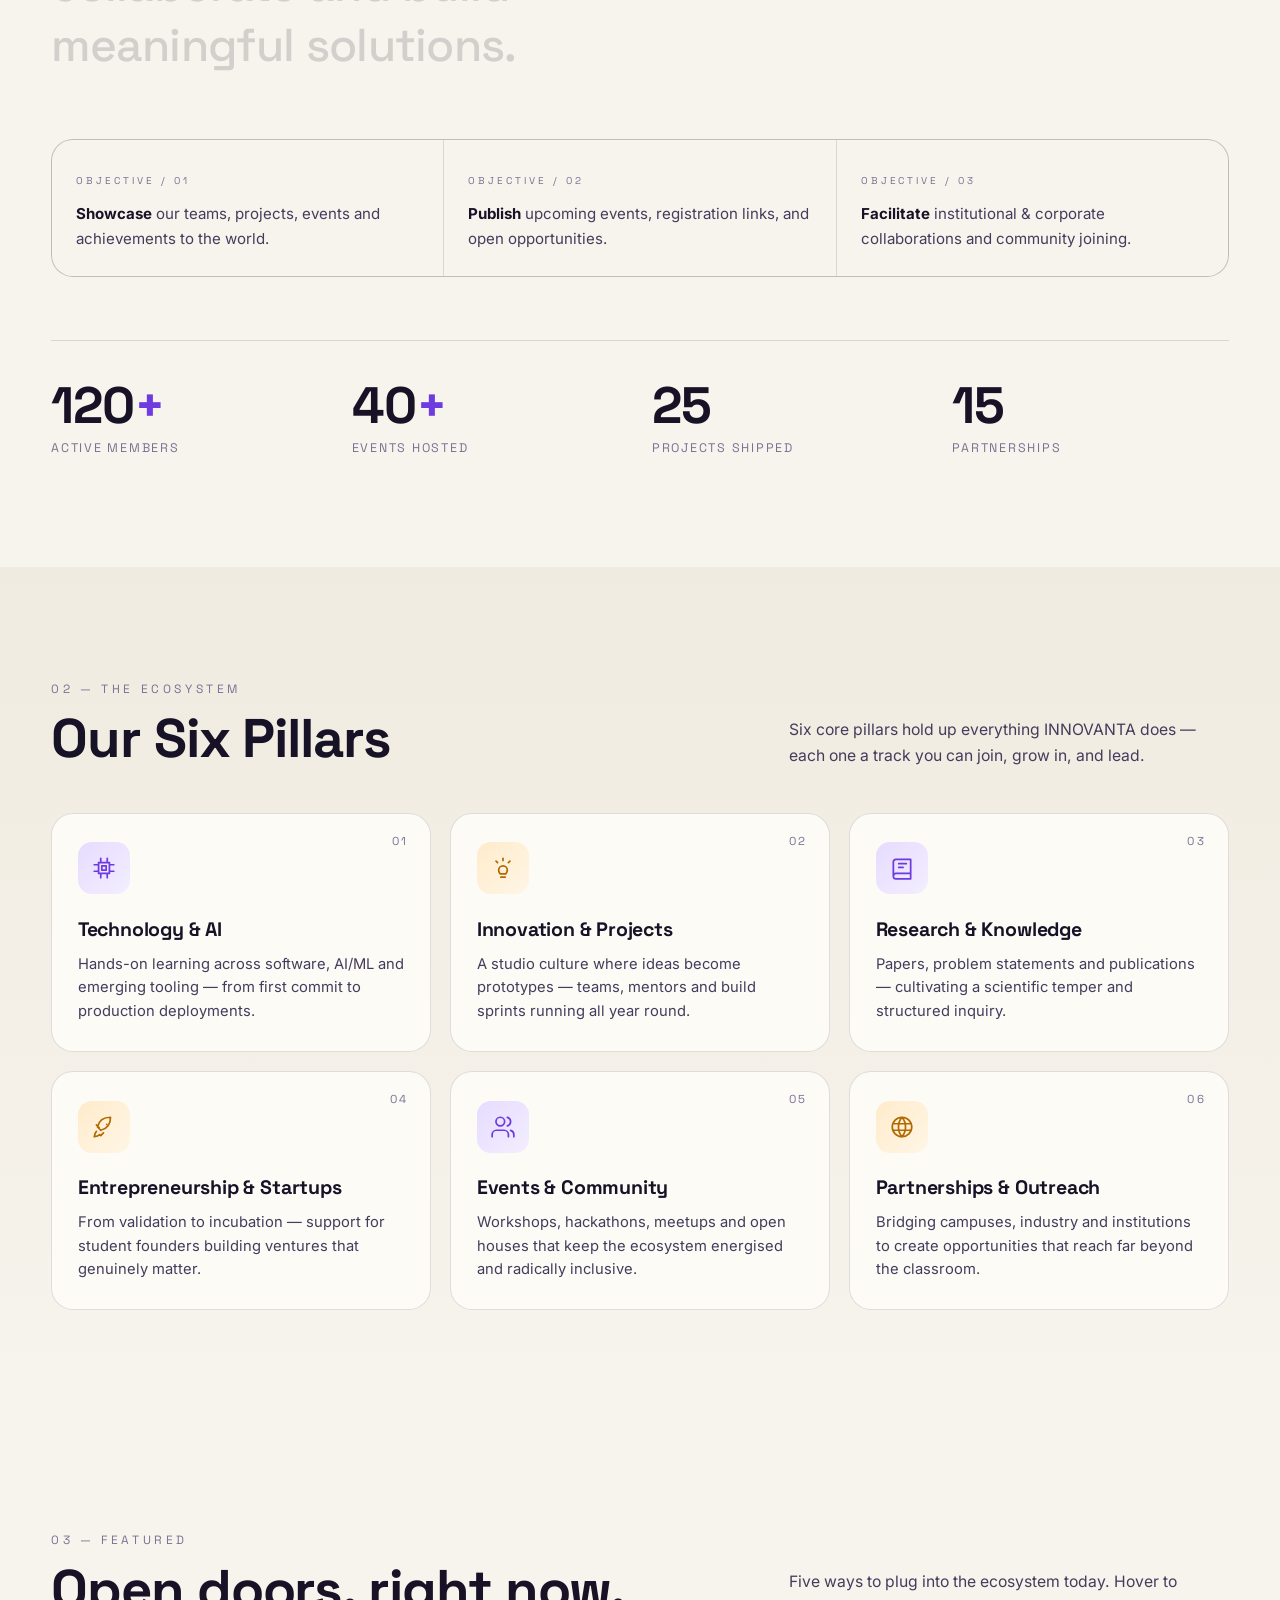
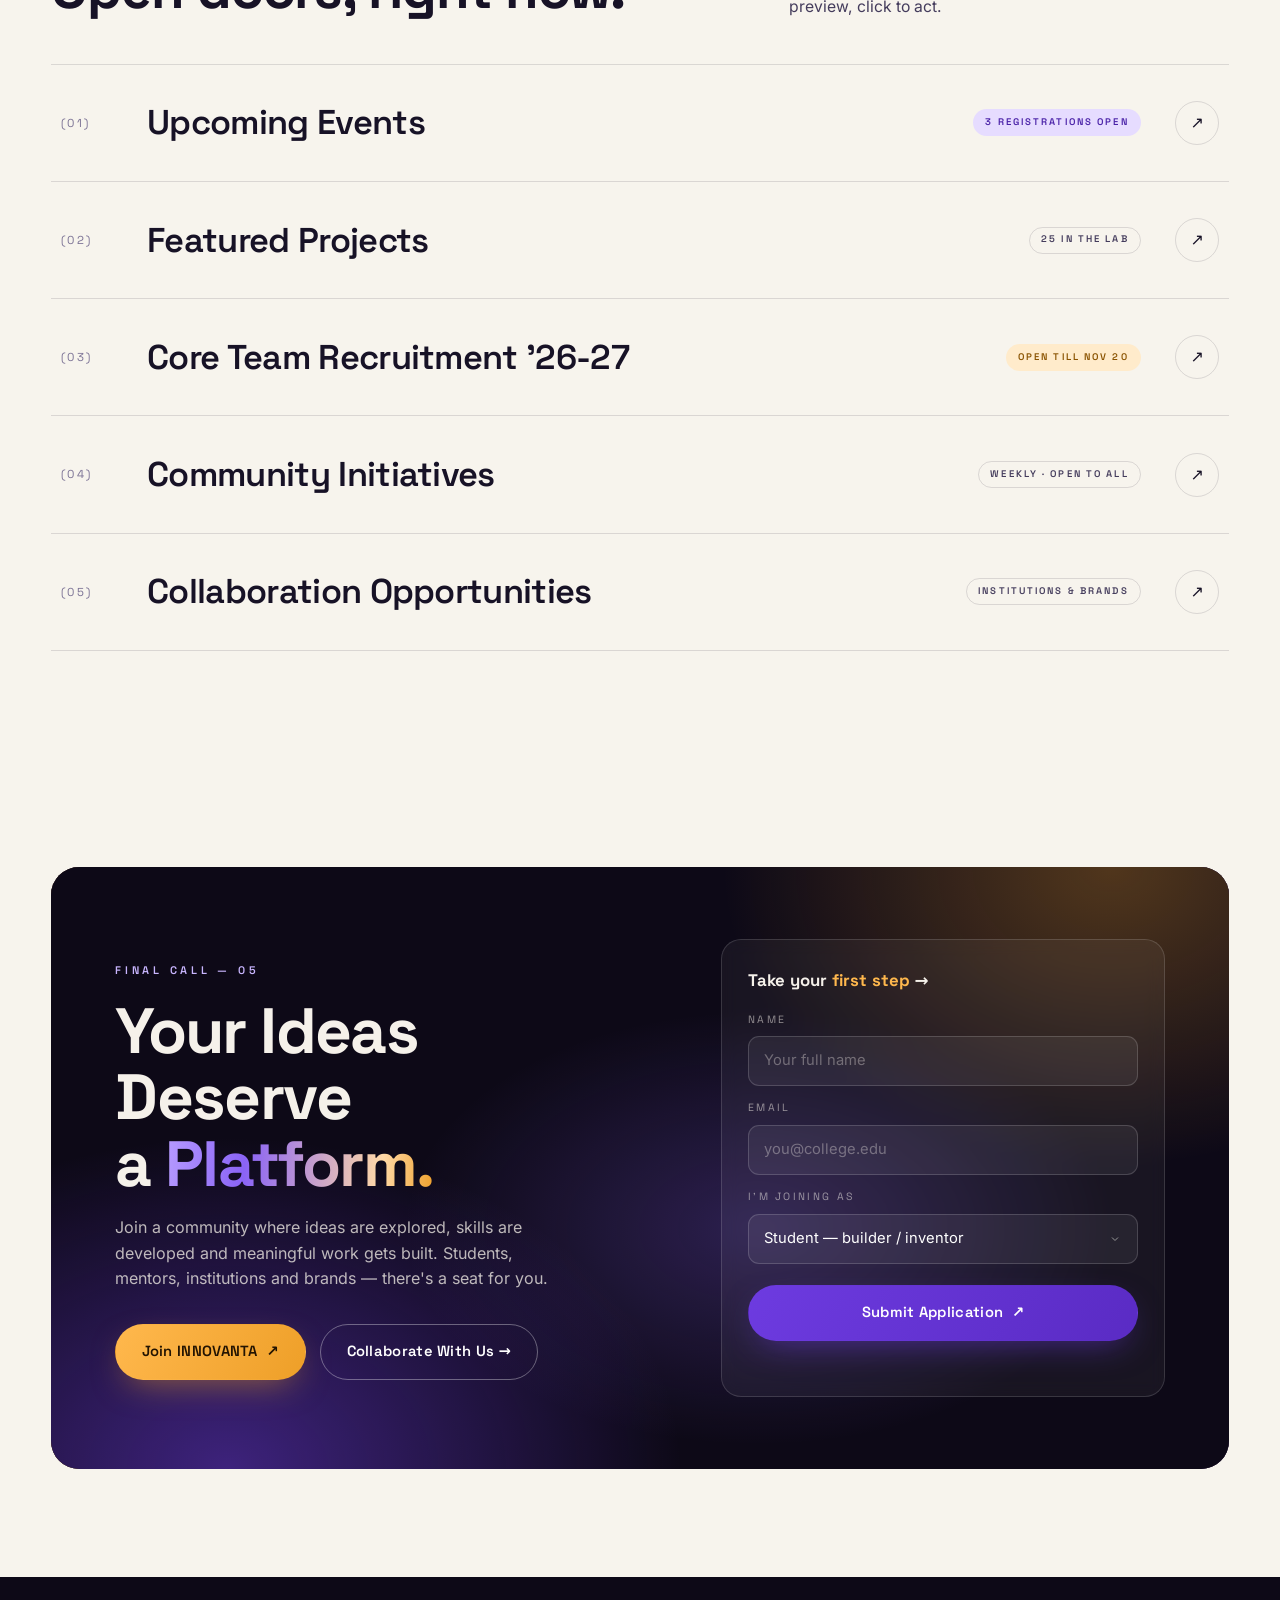
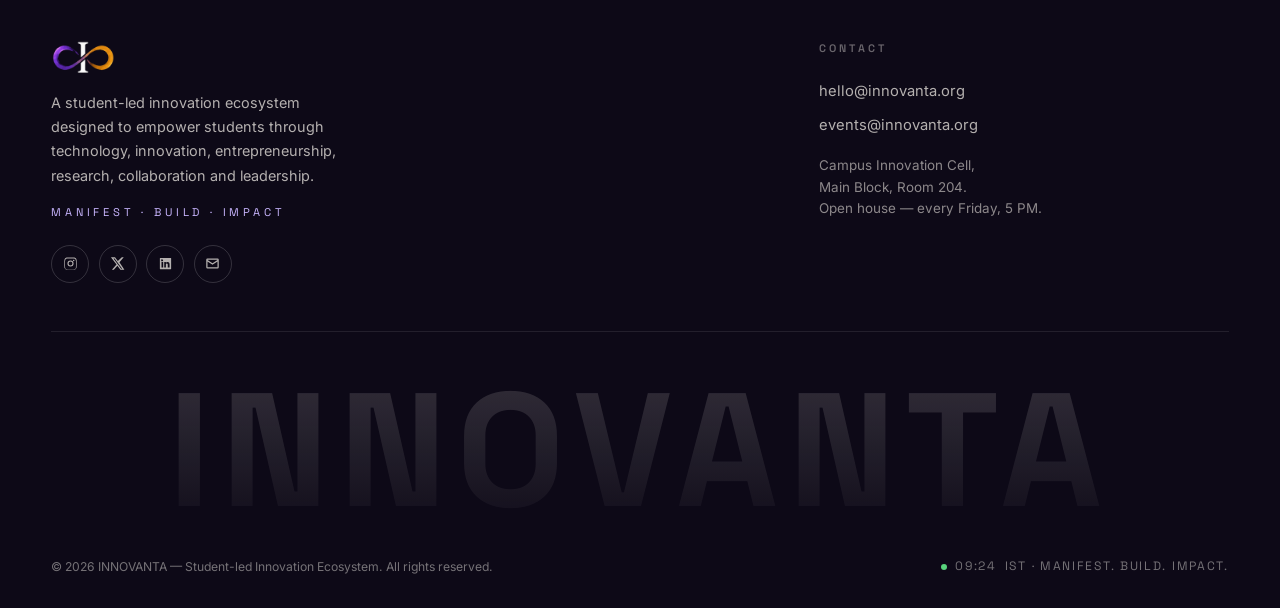
==== commit 79ff706b: "Remove navigation link columns from footer Co-Authored-By: Claude Sonnet 5.5 <noreply@anthropic.com>" ====
--- a/index.html
+++ b/index.html
@@ -319,7 +319,7 @@
 
 /* ============ FOOTER ============ */
 footer{background:var(--night);color:rgba(245,241,234,.72);padding:clamp(3.4rem,7vh,5rem) 0 2rem}
-.foot-top{display:grid;grid-template-columns:1.3fr .7fr .7fr .9fr;gap:2.4rem;padding-bottom:3rem;border-bottom:1px solid rgba(255,255,255,.09)}
+.foot-top{display:grid;grid-template-columns:1.6fr .9fr;gap:2.4rem;padding-bottom:3rem;border-bottom:1px solid rgba(255,255,255,.09)}
 .foot-brand img{width:64px;margin-bottom:1.1rem}
 .foot-brand p{font-size:.9rem;max-width:34ch;line-height:1.7}
 .foot-brand .tag{font-family:var(--display);font-size:.7rem;letter-spacing:.34em;text-transform:uppercase;color:#C9B6FF;margin-top:1rem}
@@ -608,14 +608,6 @@
           <a href="#" aria-label="LinkedIn" data-toast="INNOVANTA on LinkedIn — networking awaits"><svg viewBox="0 0 24 24"><path d="M20.4 3H3.6A.6.6 0 0 0 3 3.6v16.8a.6.6 0 0 0 .6.6h16.8a.6.6 0 0 0 .6-.6V3.6a.6.6 0 0 0-.6-.6zM8.3 18.3H5.6V9.7h2.7v8.6zM7 8.5a1.6 1.6 0 1 1 0-3.1 1.6 1.6 0 0 1 0 3.1zm11.3 9.8h-2.7v-4.2c0-1 0-2.3-1.4-2.3s-1.6 1.1-1.6 2.2v4.3H10V9.7h2.6v1.2h.1a2.9 2.9 0 0 1 2.6-1.4c2.7 0 3.2 1.8 3.2 4.1v4.7z"/></svg></a>
           <a href="mailto:hello@innovanta.org" aria-label="Email"><svg viewBox="0 0 24 24"><path d="M20 4H4a2 2 0 0 0-2 2v12a2 2 0 0 0 2 2h16a2 2 0 0 0 2-2V6a2 2 0 0 0-2-2zm0 2v.5l-8 5-8-5V6h16zM4 18V8.9l7.5 4.7a.7.7 0 0 0 1 0L20 8.9V18H4z"/></svg></a>
         </div>
-      </div>
-      <div class="fcol">
-        <h4>Ecosystem</h4>
-        <a href="#about">About</a><a href="#pillars">Six Pillars</a><a href="#opportunities">Opportunities</a><a href="#join">Join / Collaborate</a>
-      </div>
-      <div class="fcol">
-        <h4>Events</h4>
-        <a href="events.html">Upcoming</a><a href="events.html">Past &amp; Highlights</a><a href="events.html">Registration Status</a><a href="#join">Suggest an Event</a>
       </div>
       <div class="fcol">
         <h4>Contact</h4>
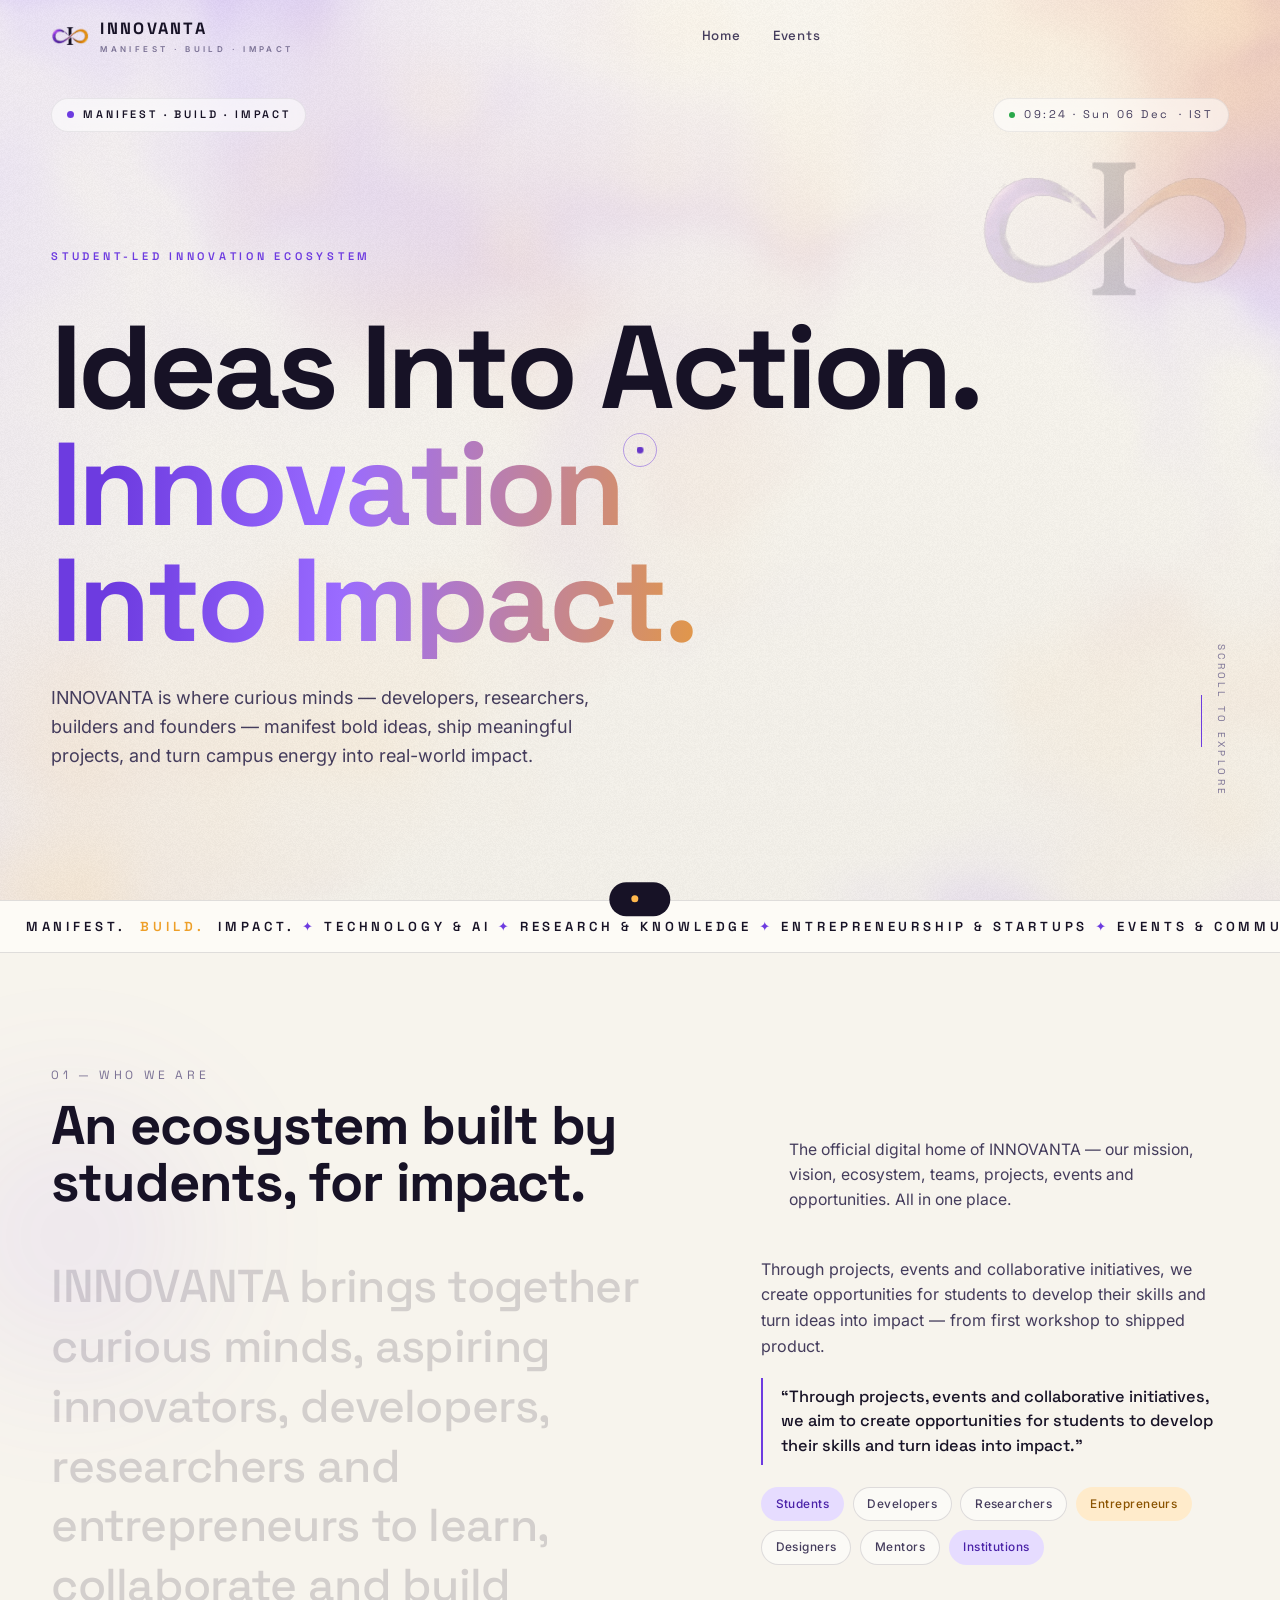
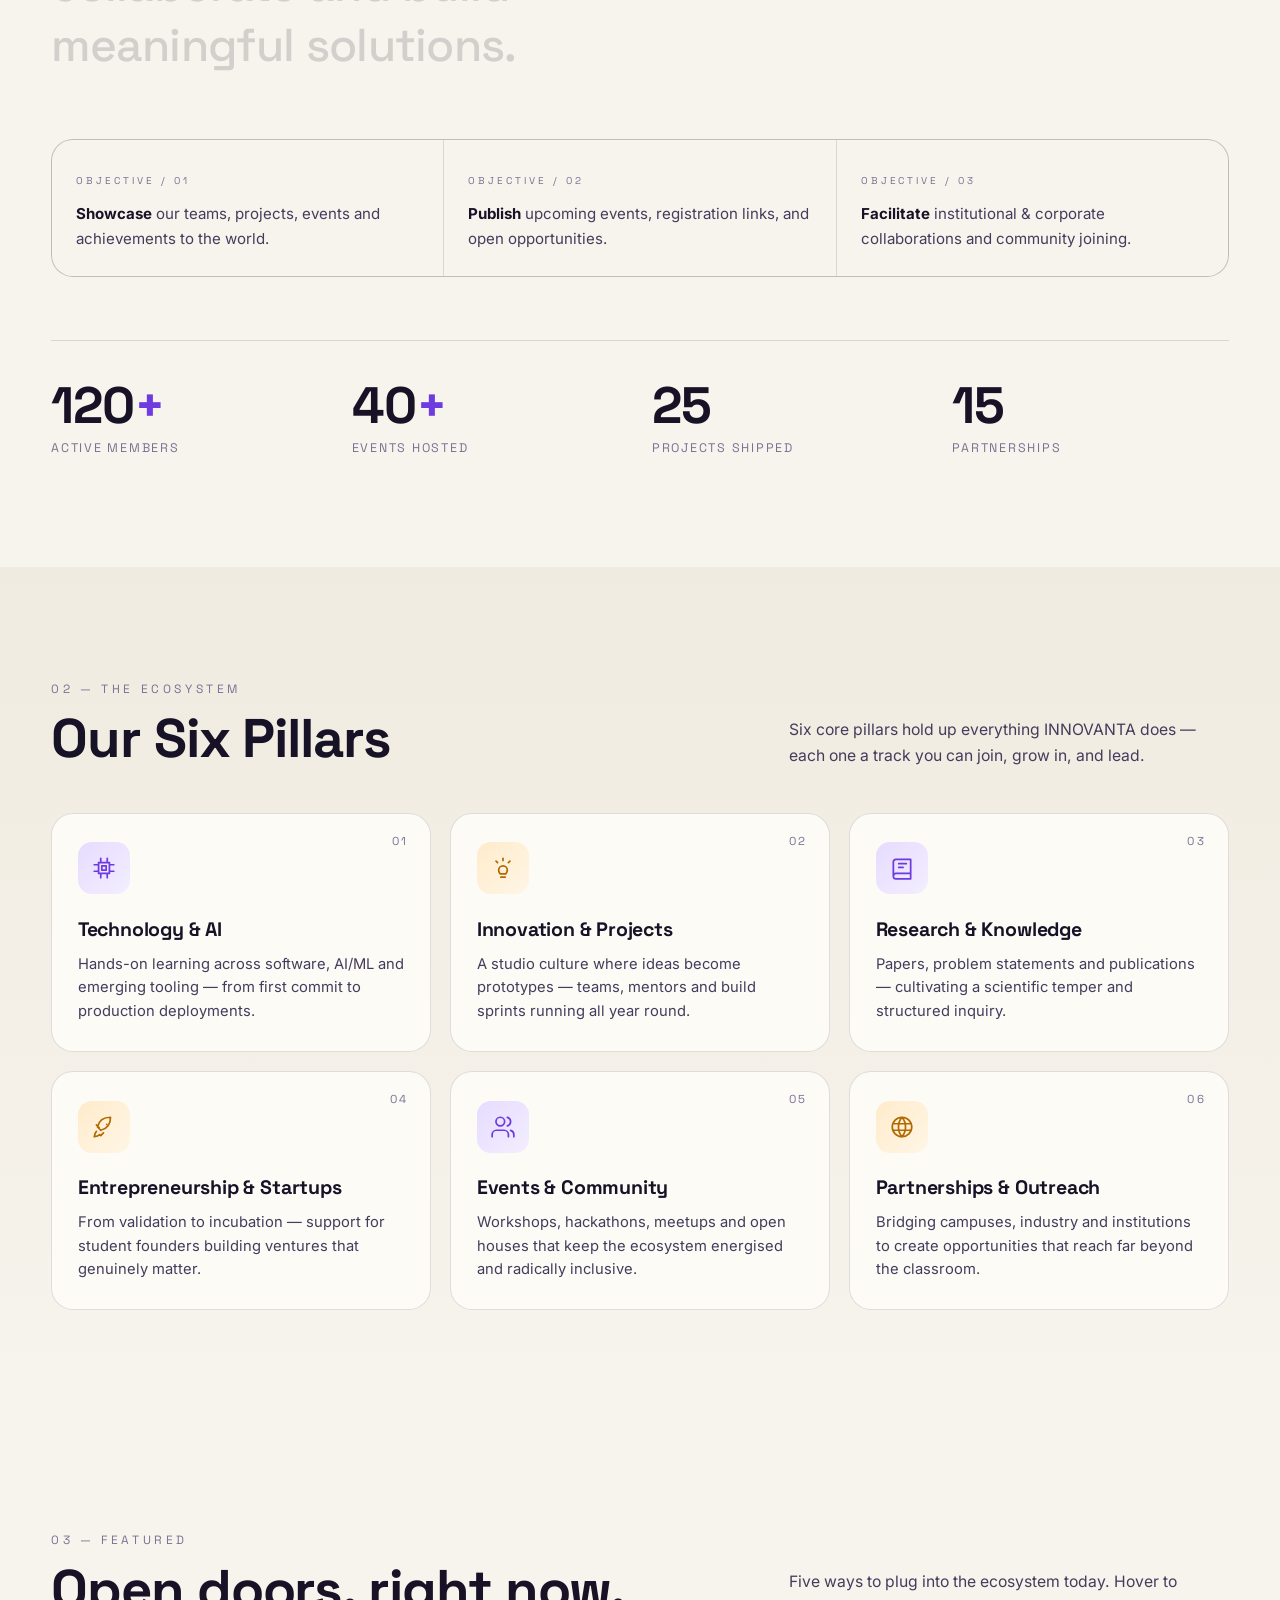
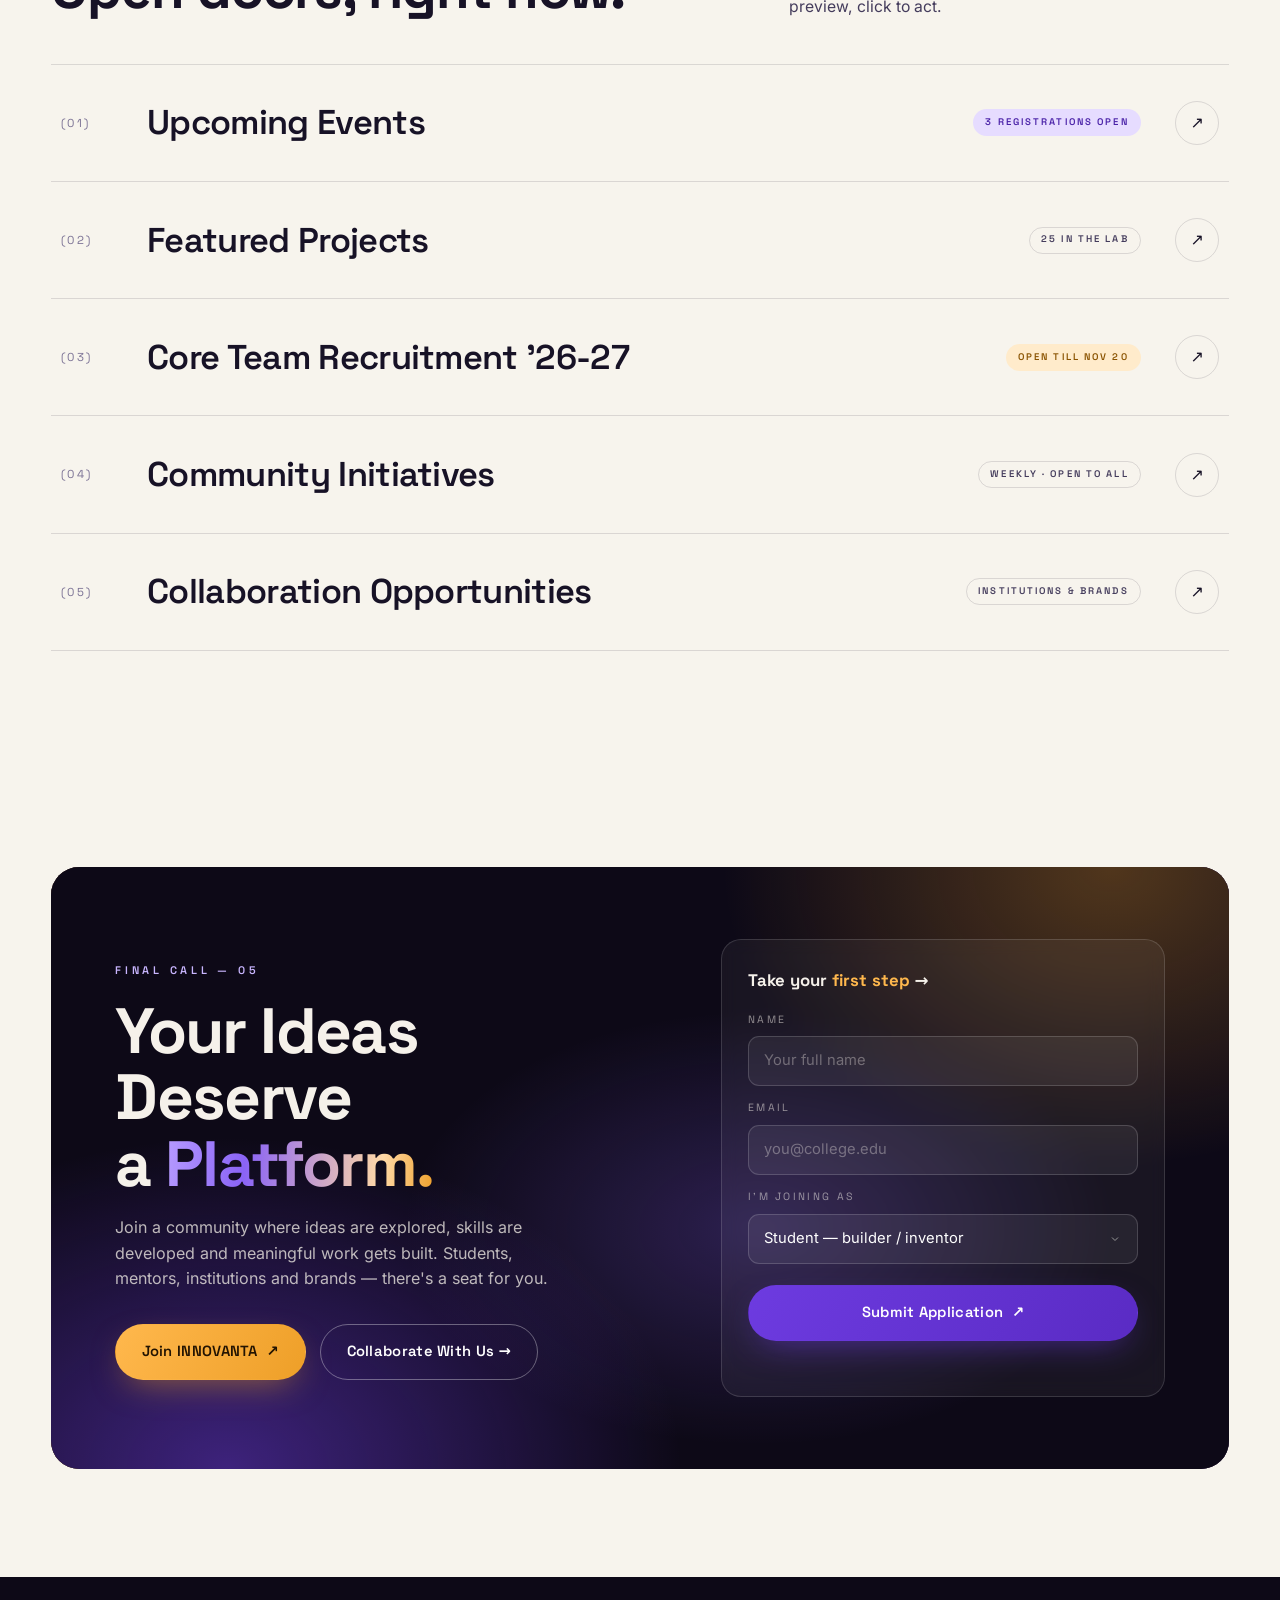
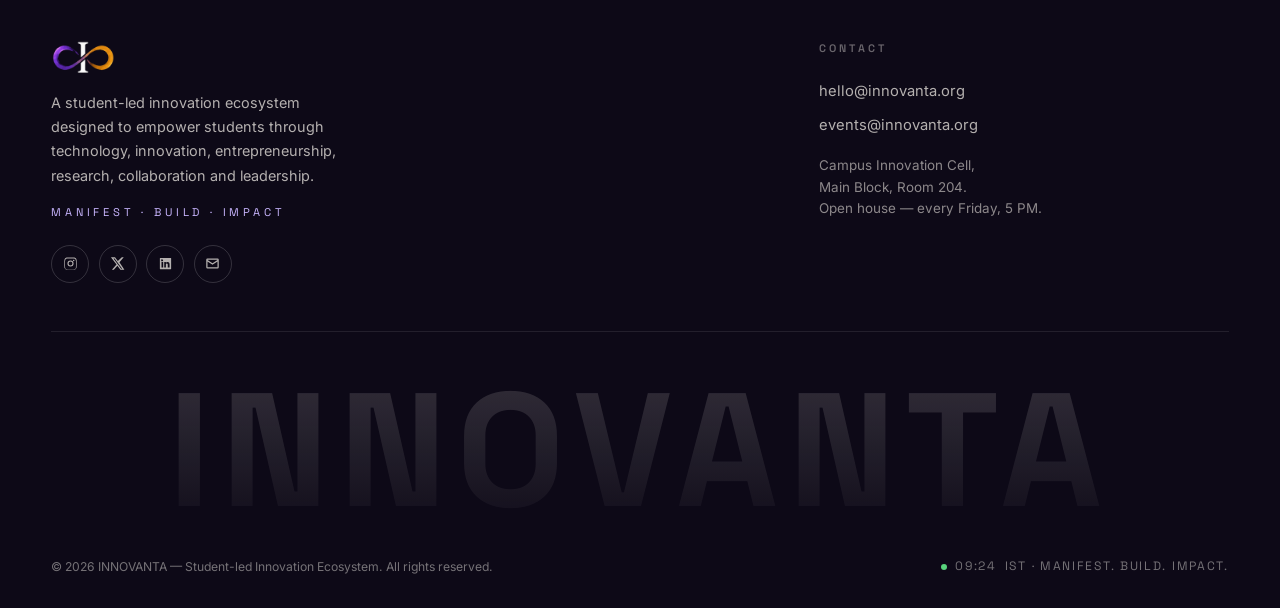
==== commit 48ef09e7: "Move inline CSS, JS, fonts and logos into assets/ and add README Pages shrink from ~200 KB each to ~" ====
--- a/index.html
+++ b/index.html
@@ -8,354 +8,16 @@
 <meta property="og:title" content="INNOVANTA — Manifest. Build. Impact.">
 <meta property="og:description" content="A student-led innovation ecosystem. Ideas Into Action. Innovation Into Impact.">
 <meta property="og:type" content="website">
-<link rel="icon" type="image/png" href="[data-uri]">
-<style>
-/* ============ FONTS ============ */
-@font-face{font-family:'Space Grotesk';font-style:normal;font-weight:300 700;font-display:swap;src:url([data-uri]) format('woff2')}
-@font-face{font-family:'Inter';font-style:normal;font-weight:100 900;font-display:swap;src:url([data-uri]) format('woff2')}
-
-/* ============ TOKENS ============ */
-:root{
-  --bg:#F7F4ED; --bg-2:#F0EBE0; --paper:#FDFBF6;
-  --ink:#171226; --ink-2:#443C5C; --ink-3:#7A7194;
-  --violet:#6D3BE0; --violet-2:#8A63F6; --violet-soft:#E6DCFF;
-  --amber:#EE9F28; --amber-2:#FFB84D; --amber-soft:#FFEBCB;
-  --line:rgba(23,18,38,.13); --line-2:rgba(23,18,38,.07);
-  --night:#0D0917; --night-2:#161029;
-  --display:'Space Grotesk',ui-sans-serif,system-ui,sans-serif;
-  --body:'Inter',ui-sans-serif,system-ui,-apple-system,'Segoe UI',sans-serif;
-  --r-lg:22px; --r-md:14px; --r-sm:9px;
-  --ease:cubic-bezier(.22,1,.36,1);
-  --nav-h:72px;
-}
-*{margin:0;padding:0;box-sizing:border-box}
-html{scroll-behavior:smooth}
-@media (prefers-reduced-motion:reduce){html{scroll-behavior:auto}}
-body{
-  font-family:var(--body); background:var(--bg); color:var(--ink);
-  -webkit-font-smoothing:antialiased; text-rendering:optimizeLegibility;
-  overflow-x:hidden; font-size:16px; line-height:1.6;
-}
-body.locked{overflow:hidden}
-::selection{background:var(--violet);color:#fff}
-img,canvas,svg{display:block;max-width:100%}
-a{color:inherit;text-decoration:none}
-button{font:inherit;border:none;background:none;cursor:pointer;color:inherit}
-:focus-visible{outline:2px solid var(--violet);outline-offset:3px;border-radius:4px}
-.skip{position:fixed;left:1rem;top:-4rem;z-index:400;background:var(--ink);color:#fff;padding:.6rem 1rem;border-radius:8px;transition:top .2s}
-.skip:focus{top:1rem}
-
-/* ============ TYPE HELPERS ============ */
-.eyebrow{font-family:var(--display);font-size:11px;font-weight:600;letter-spacing:.34em;text-transform:uppercase;color:var(--violet)}
-.eyebrow.amber{color:#B26A00}
-.display{font-family:var(--display);font-weight:700;line-height:1.02;letter-spacing:-.025em}
-.letterspaced{letter-spacing:.3em;text-transform:uppercase;font-family:var(--display);font-weight:600}
-.sec{position:relative;padding:clamp(84px,12vh,150px) 0}
-.wrap{width:min(1240px,92vw);margin-inline:auto}
-.h2{font-family:var(--display);font-weight:700;font-size:clamp(2rem,4.6vw,3.4rem);letter-spacing:-.02em;line-height:1.06}
-.sec-head{display:flex;align-items:flex-end;justify-content:space-between;gap:2rem;margin-bottom:clamp(2.4rem,5vh,4rem)}
-.sec-head p.lede{max-width:44ch;color:var(--ink-2);font-size:clamp(.98rem,1.2vw,1.08rem)}
-.sec-num{font-family:var(--display);font-size:12px;letter-spacing:.3em;color:var(--ink-3)}
-.rule{height:1px;background:var(--line);border:none;margin:0}
-
-/* ============ BUTTONS ============ */
-.btn{display:inline-flex;align-items:center;gap:.55rem;font-family:var(--display);font-weight:600;font-size:.92rem;letter-spacing:.02em;padding:.95rem 1.6rem;border-radius:100px;border:1px solid transparent;transition:transform .35s var(--ease),box-shadow .35s var(--ease),background .3s,color .3s,border-color .3s;will-change:transform;cursor:pointer;white-space:nowrap}
-.btn .arr{transition:transform .35s var(--ease);display:inline-block}
-.btn:hover .arr{transform:translate(3px,-3px)}
-.btn-primary{background:var(--ink);color:#fff;box-shadow:0 10px 30px -12px rgba(23,18,38,.55)}
-.btn-primary:hover{transform:translateY(-2px);box-shadow:0 18px 40px -14px rgba(23,18,38,.5)}
-.btn-violet{background:linear-gradient(120deg,var(--violet),#5A2BC4);color:#fff;box-shadow:0 12px 34px -12px rgba(109,59,224,.6)}
-.btn-violet:hover{transform:translateY(-2px);box-shadow:0 20px 46px -14px rgba(109,59,224,.65)}
-.btn-amber{background:linear-gradient(120deg,var(--amber-2),var(--amber));color:#231402;box-shadow:0 12px 34px -12px rgba(238,159,40,.6)}
-.btn-amber:hover{transform:translateY(-2px)}
-.btn-ghost{border-color:var(--line);color:var(--ink);background:rgba(255,255,255,.4)}
-.btn-ghost:hover{border-color:var(--ink);transform:translateY(-2px);background:#fff}
-.btn-light{border:1px solid rgba(255,255,255,.35);color:#fff}
-.btn-light:hover{background:rgba(255,255,255,.08);border-color:#fff}
-.btn.sm{padding:.55rem 1.05rem;font-size:.8rem}
-.btn[aria-disabled="true"]{opacity:.45;pointer-events:none}
-
-/* ============ REVEAL / SPLIT ============ */
-.reveal{opacity:0;transform:translateY(34px);filter:blur(6px);transition:opacity .9s var(--ease),transform .9s var(--ease),filter .9s var(--ease);transition-delay:calc(var(--i,0)*90ms)}
-.reveal.in{opacity:1;transform:none;filter:blur(0)}
-.ch{display:inline-block;opacity:0;transform:translateY(.5em) rotate(4deg);filter:blur(8px);transition:opacity .7s var(--ease),transform .7s var(--ease),filter .7s var(--ease);transition-delay:calc(var(--ci,0)*28ms + 250ms)}
-body.loaded .ch{opacity:1;transform:none;filter:blur(0)}
-.word{transition:color .5s,opacity .5s;color:rgba(23,18,38,.16)}
-.word.on{color:var(--ink)}
-@media (prefers-reduced-motion:reduce){
-  .reveal,.ch{opacity:1;transform:none;filter:none;transition:none}
-  .word{color:var(--ink)}
-}
-
-/* ============ PRELOADER ============ */
-#loader{position:fixed;inset:0;z-index:300;background:var(--bg);display:flex;flex-direction:column;align-items:center;justify-content:center;gap:1.4rem;transition:opacity .7s var(--ease),visibility .7s}
-#loader.done{opacity:0;visibility:hidden;pointer-events:none}
-#loader img{width:96px;animation:loaderPulse 1.6s ease-in-out infinite}
-#loader .bar{width:min(320px,60vw);height:1px;background:var(--line);position:relative;overflow:hidden}
-#loader .bar i{position:absolute;inset:0;background:linear-gradient(90deg,var(--violet),var(--amber));transform:scaleX(0);transform-origin:left;transition:transform .2s}
-#loader .pct{font-family:var(--display);font-size:11px;letter-spacing:.35em;color:var(--ink-3)}
-@keyframes loaderPulse{0%,100%{transform:scale(1)}50%{transform:scale(1.06)}}
-
-/* ============ CURSOR ============ */
-.cursor,.cursor-ring{position:fixed;top:0;left:0;z-index:200;pointer-events:none;border-radius:50%;transform:translate(-50%,-50%);will-change:transform}
-.cursor{width:7px;height:7px;background:var(--violet);mix-blend-mode:multiply;transition:width .25s,height .25s,background .25s}
-.cursor-ring{width:34px;height:34px;border:1px solid rgba(109,59,224,.45);transition:width .3s var(--ease),height .3s var(--ease),border-color .3s,background .3s}
-body.hovering .cursor{width:44px;height:44px;background:linear-gradient(120deg,var(--violet),var(--amber));opacity:.9}
-body.hovering .cursor-ring{width:64px;height:64px;border-color:transparent;background:rgba(109,59,224,.07)}
-@media (pointer:coarse),(prefers-reduced-motion:reduce){.cursor,.cursor-ring{display:none}}
-
-/* ============ NAV ============ */
-#nav{position:fixed;top:0;left:0;right:0;z-index:120;height:var(--nav-h);display:flex;align-items:center;transition:background .4s,box-shadow .4s,border-color .4s;border-bottom:1px solid transparent}
-#nav.scrolled{background:rgba(247,244,237,.78);backdrop-filter:blur(16px) saturate(1.4);-webkit-backdrop-filter:blur(16px) saturate(1.4);border-bottom-color:var(--line-2)}
-#nav .wrap{display:flex;align-items:center;justify-content:space-between;gap:2rem}
-.brand{display:flex;align-items:center;gap:.7rem}
-.brand img{width:38px;transition:transform .5s var(--ease)}
-.brand:hover img{transform:rotate(-8deg) scale(1.08)}
-.brand b{font-family:var(--display);font-weight:700;letter-spacing:.14em;font-size:1.02rem}
-.brand small{display:block;font-size:8px;letter-spacing:.42em;color:var(--ink-3);font-weight:600;margin-top:1px}
-.nav-links{display:flex;gap:.3rem;align-items:center}
-.nav-links a{font-family:var(--display);font-size:.83rem;font-weight:500;letter-spacing:.06em;padding:.5rem .85rem;border-radius:100px;color:var(--ink-2);position:relative;transition:color .25s}
-.nav-links a:hover,.nav-links a.active{color:var(--ink)}
-.nav-links a.active::after{content:"";position:absolute;left:50%;bottom:.05rem;width:5px;height:5px;border-radius:50%;background:var(--violet);transform:translateX(-50%)}
-.nav-cta{display:flex;gap:.8rem;align-items:center}
-#burger{display:none;width:44px;height:44px;border-radius:12px;border:1px solid var(--line);align-items:center;justify-content:center;flex-direction:column;gap:5px}
-#burger i{display:block;width:16px;height:1.5px;background:var(--ink);transition:transform .35s var(--ease),opacity .25s}
-#burger.open i:nth-child(1){transform:translateY(3.2px) rotate(45deg)}
-#burger.open i:nth-child(2){transform:translateY(-3.2px) rotate(-45deg)}
-#menu{position:fixed;inset:0;z-index:110;background:var(--bg);padding:calc(var(--nav-h) + 2rem) 8vw 3rem;display:flex;flex-direction:column;justify-content:center;gap:.2rem;clip-path:inset(0 0 100% 0);transition:clip-path .7s var(--ease);visibility:hidden}
-#menu.open{clip-path:inset(0 0 0% 0);visibility:visible}
-#menu a.big{font-family:var(--display);font-weight:700;font-size:clamp(2.2rem,8vw,3.4rem);letter-spacing:-.02em;line-height:1.25;color:var(--ink);opacity:0;transform:translateY(24px);transition:opacity .5s var(--ease),transform .5s var(--ease),color .3s;display:flex;align-items:baseline;gap:1rem}
-#menu a.big span{font-family:var(--display);font-size:.7rem;letter-spacing:.3em;color:var(--violet)}
-#menu.open a.big{opacity:1;transform:none}
-#menu.open a.big:nth-child(2){transition-delay:.07s}#menu.open a.big:nth-child(3){transition-delay:.14s}#menu.open a.big:nth-child(4){transition-delay:.21s}#menu.open a.big:nth-child(5){transition-delay:.28s}#menu.open a.big:nth-child(6){transition-delay:.35s}
-#menu a.big:hover{color:var(--violet)}
-#menu .menu-foot{margin-top:2.5rem;display:flex;justify-content:space-between;flex-wrap:wrap;gap:1rem;font-size:.8rem;color:var(--ink-3);letter-spacing:.08em}
-@media (max-width:1020px){.nav-links,.nav-cta .btn{display:none}#burger{display:flex}.nav-cta{gap:0}}
-
-/* ============ HERO ============ */
-#home{position:relative;min-height:100svh;display:flex;flex-direction:column;justify-content:flex-end;padding-top:calc(var(--nav-h) + 4vh);overflow:hidden;background:var(--bg)}
-#hero-gl{position:absolute;inset:0;width:100%;height:100%;z-index:0}
-.hero-fallback{position:absolute;inset:0;z-index:0;background:
-  radial-gradient(60% 80% at 15% 85%,rgba(138,99,246,.28),transparent 60%),
-  radial-gradient(55% 70% at 85% 20%,rgba(255,184,77,.26),transparent 60%),
-  radial-gradient(40% 55% at 60% 75%,rgba(230,220,255,.5),transparent 65%),var(--bg);
-  animation:heroDrift 14s ease-in-out infinite alternate}
-@keyframes heroDrift{to{transform:scale(1.06) translateY(-2%)}}
-#home .wrap{position:relative;z-index:2;padding-bottom:2.4rem}
-.hero-top{position:absolute;z-index:3;top:calc(var(--nav-h) + 1.6rem);left:0;right:0}
-.hero-top .wrap{display:flex;justify-content:space-between;align-items:center;padding:0}
-.hero-tag{display:inline-flex;align-items:center;gap:.6rem;background:rgba(255,255,255,.55);backdrop-filter:blur(8px);border:1px solid var(--line-2);padding:.45rem .9rem;border-radius:100px;font-family:var(--display);font-size:.68rem;letter-spacing:.26em;font-weight:600;text-transform:uppercase}
-.hero-tag .dot{width:7px;height:7px;border-radius:50%;background:var(--violet);animation:pulseDot 2s infinite}
-@keyframes pulseDot{0%,100%{box-shadow:0 0 0 0 rgba(109,59,224,.45)}60%{box-shadow:0 0 0 8px rgba(109,59,224,0)}}
-.hero-clock{font-family:var(--display);font-size:.7rem;letter-spacing:.22em;color:var(--ink-2);display:flex;align-items:center;gap:.6rem;background:rgba(255,255,255,.55);backdrop-filter:blur(8px);border:1px solid var(--line-2);padding:.45rem .9rem;border-radius:100px}
-.hero-clock .live{width:6px;height:6px;border-radius:50%;background:#2AA84A;animation:pulseDot 2s infinite}
-h1.display{font-size:clamp(2.9rem,9.2vw,7.6rem);letter-spacing:-.035em;line-height:.99;margin-top:.35em;text-wrap:balance}
-h1 .ln{display:block}
-h1 .ln em{font-style:normal;color:transparent;-webkit-text-fill-color:transparent;background-image:linear-gradient(95deg,var(--violet) 10%,#9A6BFF 45%,var(--amber) 110%);-webkit-background-clip:text;background-clip:text}
-h1 .ln em .ch{background-image:linear-gradient(95deg,var(--violet) 10%,#9A6BFF 45%,var(--amber) 110%);background-size:var(--gw,600px) 100%;background-repeat:no-repeat;color:transparent;-webkit-text-fill-color:transparent;-webkit-background-clip:text;background-clip:text}
-.hero-sub{max-width:52ch;color:var(--ink-2);font-size:clamp(1rem,1.4vw,1.15rem);margin-top:1.6rem}
-.hero-actions{display:flex;gap:1rem;margin-top:2.2rem;flex-wrap:wrap;align-items:center}
-.hero-scroll{position:absolute;right:4vw;bottom:6.4rem;z-index:3;display:flex;flex-direction:column;align-items:center;gap:.7rem;color:var(--ink-3);font-family:var(--display);font-size:.62rem;letter-spacing:.34em;text-transform:uppercase;writing-mode:vertical-rl}
-.hero-scroll .ln-line{width:1px;height:52px;background:linear-gradient(var(--ink-3),transparent);position:relative;overflow:hidden}
-.hero-scroll .ln-line::after{content:"";position:absolute;inset:0;background:var(--violet);animation:scrollLine 1.8s var(--ease) infinite}
-@keyframes scrollLine{0%{transform:translateY(-100%)}70%,100%{transform:translateY(100%)}}
-@media (max-width:760px){.hero-scroll{display:none}.hero-clock{display:none}}
-.hero-mark{position:absolute;z-index:1;right:2%;top:17%;width:min(280px,24vw);opacity:.16;pointer-events:none;filter:saturate(.8);animation:markFloat 9s ease-in-out infinite}
-.w{display:inline-block;white-space:nowrap}
-@keyframes markFloat{0%,100%{transform:translateY(0) rotate(-4deg)}50%{transform:translateY(-24px) rotate(3deg)}}
-
-/* ============ TICKER ============ */
-.ticker{border-block:1px solid var(--line);background:var(--paper);overflow:hidden;padding:.95rem 0}
-.ticker-track{display:flex;width:max-content;animation:tick 26s linear infinite;will-change:transform}
-.ticker:hover .ticker-track{animation-play-state:paused}
-.ticker-track span{font-family:var(--display);font-weight:600;font-size:.82rem;letter-spacing:.3em;text-transform:uppercase;white-space:nowrap;padding:0 1.6rem;color:var(--ink)}
-.ticker-track span b{color:var(--violet);font-weight:600}
-.ticker-track span i{color:var(--amber);font-style:normal}
-@keyframes tick{to{transform:translateX(-50%)}}
-@media (prefers-reduced-motion:reduce){.ticker-track{animation:none}}
-
-/* ============ ABOUT ============ */
-#about{background:var(--bg)}
-.scrub-text{font-family:var(--display);font-weight:500;font-size:clamp(1.5rem,3.6vw,2.9rem);line-height:1.3;letter-spacing:-.015em;max-width:22ch}
-.about-grid{display:grid;grid-template-columns:1.15fr .85fr;gap:clamp(2.5rem,6vw,6rem);align-items:start}
-.about-side p{color:var(--ink-2);margin-bottom:1.2rem;font-size:1rem}
-.about-side .quote{border-left:2px solid var(--violet);padding:.4rem 0 .4rem 1.1rem;font-family:var(--display);font-weight:500;font-size:1.02rem;color:var(--ink);line-height:1.5}
-.chips{display:flex;flex-wrap:wrap;gap:.55rem;margin-top:1.4rem}
-.chip{font-size:.74rem;font-weight:500;letter-spacing:.04em;padding:.42rem .85rem;border-radius:100px;border:1px solid var(--line);background:rgba(255,255,255,.5);color:var(--ink-2)}
-.chip.v{background:var(--violet-soft);border-color:transparent;color:#4A22A8}
-.chip.a{background:var(--amber-soft);border-color:transparent;color:#8A5300}
-.objectives{margin-top:clamp(3rem,7vh,4.6rem);display:grid;grid-template-columns:repeat(3,1fr);gap:1px;background:var(--line);border:1px solid var(--line);border-radius:var(--r-lg);overflow:hidden}
-.objectives .ob{background:var(--bg);padding:1.6rem 1.5rem;transition:background .35s}
-.objectives .ob:hover{background:var(--paper)}
-.objectives .ob small{font-family:var(--display);font-size:.62rem;letter-spacing:.3em;color:var(--ink-3)}
-.objectives .ob p{margin-top:.7rem;font-size:.94rem;color:var(--ink-2)}
-.objectives .ob b{color:var(--ink)}
-.stats{margin-top:clamp(3rem,7vh,4.6rem);display:grid;grid-template-columns:repeat(4,1fr);gap:1.5rem;border-top:1px solid var(--line);padding-top:2.4rem}
-.stat .num{font-family:var(--display);font-weight:700;font-size:clamp(2.2rem,4vw,3.3rem);letter-spacing:-.02em;line-height:1}
-.stat .num em{font-style:normal;color:var(--violet)}
-.stat .lbl{font-size:.78rem;letter-spacing:.14em;text-transform:uppercase;color:var(--ink-3);font-family:var(--display);margin-top:.5rem}
-@media (max-width:900px){.about-grid{grid-template-columns:1fr}.objectives{grid-template-columns:1fr}.stats{grid-template-columns:repeat(2,1fr)}}
-
-/* ============ PILLARS ============ */
-#pillars{background:linear-gradient(var(--bg-2),var(--bg));overflow:hidden}
-.pillars-grid{display:grid;grid-template-columns:repeat(3,1fr);gap:1.2rem}
-.pcard{position:relative;background:var(--paper);border:1px solid var(--line);border-radius:var(--r-lg);padding:1.8rem 1.6rem 1.7rem;overflow:hidden;transition:transform .5s var(--ease),box-shadow .5s var(--ease),border-color .5s}
-.pcard::before{content:"";position:absolute;inset:0;background:radial-gradient(120% 90% at 0% 0%,var(--pv,rgba(138,99,246,.14)),transparent 55%);opacity:0;transition:opacity .5s}
-.pcard:hover{transform:translateY(-7px);border-color:rgba(109,59,224,.35);box-shadow:0 30px 60px -30px rgba(23,18,38,.25)}
-.pcard:hover::before{opacity:1}
-.pcard .pn{position:absolute;top:1.15rem;right:1.3rem;font-family:var(--display);font-size:.72rem;letter-spacing:.24em;color:var(--ink-3)}
-.pcard .pico{width:52px;height:52px;border-radius:14px;display:grid;place-items:center;background:linear-gradient(135deg,var(--violet-soft),#F3EEFF);color:var(--violet);margin-bottom:1.2rem;position:relative;transition:transform .5s var(--ease)}
-.pcard:hover .pico{transform:scale(1.07) rotate(-4deg)}
-.pcard.amber .pico{background:linear-gradient(135deg,var(--amber-soft),#FFF6E6);color:#B26A00}
-.pcard h3{font-family:var(--display);font-size:1.22rem;letter-spacing:-.01em;margin-bottom:.5rem}
-.pcard p{font-size:.92rem;color:var(--ink-2)}
-.pcard svg{width:26px;height:26px;stroke:currentColor;fill:none;stroke-width:1.6;stroke-linecap:round;stroke-linejoin:round;stroke-dasharray:120;stroke-dashoffset:120;transition:stroke-dashoffset 1.2s var(--ease) .1s}
-.pcard.in svg{stroke-dashoffset:0}
-@media (max-width:1000px){.pillars-grid{grid-template-columns:1fr 1fr}}
-@media (max-width:620px){.pillars-grid{grid-template-columns:1fr}}
-
-/* ============ OPPORTUNITIES ============ */
-#opportunities{background:var(--bg);overflow:hidden}
-.opp-list{border-top:1px solid var(--line)}
-.opp-row{position:relative;display:grid;grid-template-columns:64px 1fr auto 56px;align-items:center;gap:1.4rem;padding:clamp(1.25rem,3.4vh,2.1rem) .6rem;border-bottom:1px solid var(--line);transition:padding-left .45s var(--ease),background .45s;overflow:hidden}
-.opp-row::before{content:"";position:absolute;inset:0;background:linear-gradient(90deg,var(--violet-soft),transparent 45%);opacity:0;transition:opacity .45s;pointer-events:none}
-.opp-row:hover{padding-left:1.6rem}
-.opp-row:hover::before{opacity:1}
-.opp-row .oi{font-family:var(--display);font-size:.72rem;letter-spacing:.22em;color:var(--ink-3)}
-.opp-row h3{font-family:var(--display);font-weight:600;font-size:clamp(1.35rem,3.2vw,2.15rem);letter-spacing:-.02em;transition:color .35s;display:flex;align-items:baseline;gap:1rem;flex-wrap:wrap}
-.opp-row:hover h3{color:var(--violet)}
-.opp-row .badge{font-family:var(--display);font-size:.6rem;letter-spacing:.22em;text-transform:uppercase;font-weight:600;padding:.3rem .7rem;border-radius:100px;border:1px solid var(--line);color:var(--ink-2);white-space:nowrap}
-.opp-row .badge.hot{background:var(--amber-soft);border-color:transparent;color:#8A5300}
-.opp-row .badge.new{background:var(--violet-soft);border-color:transparent;color:#4A22A8}
-.opp-row .go{width:44px;height:44px;border-radius:50%;border:1px solid var(--line);display:grid;place-items:center;font-size:1rem;transition:transform .4s var(--ease),background .3s,color .3s,border-color .3s;justify-self:end}
-.opp-row:hover .go{background:var(--ink);color:#fff;border-color:var(--ink);transform:rotate(45deg)}
-.opp-row p{display:none}
-#opp-media{position:fixed;z-index:60;width:290px;height:200px;pointer-events:none;opacity:0;transform:translate(-50%,-50%) scale(.86);transition:opacity .35s var(--ease),transform .35s var(--ease);will-change:transform}
-#opp-media.show{opacity:1;transform:translate(-50%,-50%) scale(1)}
-#opp-media .card{position:absolute;inset:0;border-radius:16px;overflow:hidden;box-shadow:0 34px 70px -24px rgba(23,18,38,.45)}
-#opp-media .card small{position:absolute;left:14px;bottom:12px;color:#fff;font-family:var(--display);font-size:.62rem;letter-spacing:.3em;text-transform:uppercase;opacity:.9}
-#opp-media .card b{position:absolute;right:-8px;top:-24px;font-family:var(--display);font-weight:700;font-size:5.6rem;color:rgba(255,255,255,.28);letter-spacing:-.04em}
-.pm-1{background:linear-gradient(130deg,#5A2BC4,#8A63F6 55%,#FFB84D)}
-.pm-2{background:linear-gradient(130deg,#171226,#6D3BE0 70%,#9A6BFF)}
-.pm-3{background:linear-gradient(130deg,#B26A00,#FFB84D 55%,#FFEBCB)}
-.pm-4{background:linear-gradient(130deg,#3B2A7A,#8A63F6 60%,#E6DCFF)}
-.pm-5{background:linear-gradient(130deg,#0D0917,#5A2BC4 55%,#EE9F28)}
-#opp-media .card::after{content:"";position:absolute;inset:0;background:radial-gradient(140% 120% at 20% 0%,rgba(255,255,255,.3),transparent 50%),repeating-linear-gradient(0deg,transparent 0 22px,rgba(255,255,255,.06) 22px 23px)}
-@media (max-width:760px){.opp-row{grid-template-columns:44px 1fr 40px}.opp-row .badge{display:none}#opp-media{display:none}}
-
-/* ============ EVENTS ============ */
-#events{background:linear-gradient(var(--bg),var(--bg-2));overflow:hidden}
-.filters{display:flex;gap:.5rem;flex-wrap:wrap}
-.filters button{font-family:var(--display);font-size:.78rem;font-weight:600;letter-spacing:.12em;text-transform:uppercase;padding:.6rem 1.15rem;border-radius:100px;border:1px solid var(--line);color:var(--ink-2);transition:all .3s var(--ease);background:rgba(255,255,255,.5)}
-.filters button:hover{border-color:var(--ink)}
-.filters button.on{background:var(--ink);color:#fff;border-color:var(--ink)}
-.ev-grid{display:grid;grid-template-columns:repeat(2,1fr);gap:1.4rem}
-.ev-card{background:var(--paper);border:1px solid var(--line);border-radius:var(--r-lg);overflow:hidden;display:flex;flex-direction:column;transition:transform .55s var(--ease),box-shadow .55s var(--ease),opacity .5s,border-color .4s}
-.ev-card:hover{transform:translateY(-7px);box-shadow:0 36px 70px -34px rgba(23,18,38,.3);border-color:rgba(109,59,224,.3)}
-.ev-card.is-hidden{display:none}
-.ev-card.fade-in{animation:cardIn .55s var(--ease) both}
-@keyframes cardIn{from{opacity:0;transform:translateY(16px)}to{opacity:1;transform:none}}
-.ev-poster{position:relative;height:190px;overflow:hidden;display:flex;align-items:flex-end;justify-content:space-between;padding:1.1rem 1.3rem}
-.ev-poster::before{content:"";position:absolute;inset:0;background:
-  radial-gradient(120% 130% at 85% -20%,rgba(255,255,255,.4),transparent 45%),
-  repeating-linear-gradient(115deg,transparent 0 34px,rgba(255,255,255,.07) 34px 35px),
-  repeating-radial-gradient(circle at 12% 115%,rgba(255,255,255,.14) 0 2px,transparent 2px 26px)}
-.ev-poster .big{position:absolute;right:14px;top:-18px;font-family:var(--display);font-weight:700;font-size:7.4rem;line-height:1;color:rgba(255,255,255,.22);letter-spacing:-.05em}
-.ev-poster .kicker{position:relative;font-family:var(--display);font-size:.64rem;font-weight:600;letter-spacing:.3em;text-transform:uppercase;color:#fff;background:rgba(13,9,23,.28);backdrop-filter:blur(4px);padding:.38rem .75rem;border-radius:100px;border:1px solid rgba(255,255,255,.25)}
-.ev-poster .fmt{position:relative;display:flex;gap:.5rem;align-items:center}
-.ev-poster .inf{font-family:var(--display);font-size:.64rem;font-weight:600;letter-spacing:.16em;text-transform:uppercase;color:#fff}
-.tone-v{background:linear-gradient(125deg,#4A1FB8,#8A63F6 60%,#B79CFF)}
-.tone-a{background:linear-gradient(125deg,#B26A00,#F2A02B 55%,#FFD9A6)}
-.tone-m{background:linear-gradient(125deg,#171226,#6D3BE0 55%,#EE9F28)}
-.tone-p{background:linear-gradient(125deg,#241654,#5A2BC4 45%,#9A6BFF)}
-.ev-body{padding:1.4rem 1.5rem 1.5rem;display:flex;flex-direction:column;gap:.75rem;flex:1}
-.ev-meta{display:flex;align-items:center;gap:.7rem;flex-wrap:wrap}
-.pill{font-family:var(--display);font-size:.62rem;font-weight:600;letter-spacing:.2em;text-transform:uppercase;padding:.32rem .7rem;border-radius:100px}
-.pill.open{background:#DCF3E2;color:#1C6E36}
-.pill.closing{background:var(--amber-soft);color:#8A5300}
-.pill.soon{background:#EAE7F5;color:#4A22A8}
-.pill.closed{background:#F0EAEA;color:#7A7194}
-.ev-meta time{font-size:.8rem;color:var(--ink-3);font-weight:500}
-.ev-body h3{font-family:var(--display);font-size:1.3rem;letter-spacing:-.015em;line-height:1.2}
-.ev-venue{display:flex;align-items:center;gap:.45rem;font-size:.82rem;color:var(--ink-2);font-weight:500}
-.ev-venue svg{width:14px;height:14px;stroke:currentColor;fill:none;stroke-width:1.7;flex:none;color:var(--violet)}
-.ev-desc{font-size:.9rem;color:var(--ink-2);line-height:1.55}
-.ev-foot{margin-top:auto;padding-top:.9rem;border-top:1px dashed var(--line);display:flex;align-items:center;justify-content:space-between;gap:1rem;flex-wrap:wrap}
-.deadline{font-size:.78rem;color:var(--ink-3)}
-.deadline b{color:var(--ink);font-weight:600}
-.deadline .cd{color:var(--violet);font-family:var(--display);font-size:.7rem;letter-spacing:.06em;margin-left:.35rem}
-.ev-high{display:flex;flex-wrap:wrap;gap:.45rem}
-.ev-actions{display:flex;gap:.6rem;flex-wrap:wrap;margin-top:.2rem}
-.events-note{margin-top:2rem;display:flex;gap:1rem;align-items:center;justify-content:space-between;border:1px solid var(--line);border-radius:var(--r-md);padding:1.1rem 1.4rem;background:rgba(255,255,255,.55);flex-wrap:wrap}
-.events-note p{font-size:.9rem;color:var(--ink-2);max-width:70ch}
-.events-note b{color:var(--ink)}
-@media (max-width:900px){.ev-grid{grid-template-columns:1fr}}
-
-/* ============ CTA ============ */
-#join{background:var(--bg);padding-bottom:clamp(90px,12vh,150px)}
-.cta-panel{position:relative;border-radius:28px;overflow:hidden;background:var(--night);color:#F5F1EA;padding:clamp(3rem,8vh,6rem) clamp(1.6rem,5vw,4.5rem);isolation:isolate}
-#cta-gl{position:absolute;inset:0;width:100%;height:100%;z-index:-1;opacity:.95}
-.cta-fallback{position:absolute;inset:0;z-index:-1;background:radial-gradient(70% 100% at 15% 100%,rgba(109,59,224,.5),transparent 55%),radial-gradient(60% 90% at 90% 0%,rgba(238,159,40,.3),transparent 55%),radial-gradient(50% 60% at 60% 60%,rgba(138,99,246,.25),transparent 60%),var(--night)}
-.cta-inner{position:relative;display:grid;grid-template-columns:1.1fr .9fr;gap:clamp(2rem,5vw,4rem);align-items:center}
-.cta-inner .eyebrow{color:#C9B6FF}
-.cta-inner h2{font-family:var(--display);font-weight:700;font-size:clamp(2.1rem,5.6vw,4rem);letter-spacing:-.025em;line-height:1.04;margin-top:1rem}
-.cta-inner h2 em{font-style:normal;background:linear-gradient(95deg,#B79CFF,#8A63F6 30%,#FFD9A6 80%,#EE9F28);-webkit-background-clip:text;background-clip:text;color:transparent}
-.cta-inner .sub{color:rgba(245,241,234,.75);max-width:46ch;margin-top:1.1rem;font-size:1rem}
-.cta-actions{display:flex;gap:.9rem;margin-top:2rem;flex-wrap:wrap}
-.join-form{background:rgba(255,255,255,.05);border:1px solid rgba(255,255,255,.14);border-radius:20px;padding:1.7rem 1.6rem;backdrop-filter:blur(8px)}
-.join-form h3{font-family:var(--display);font-size:1.05rem;letter-spacing:.01em;margin-bottom:1.1rem}
-.join-form h3 span{color:var(--amber-2)}
-.field{margin-bottom:.9rem}
-.field label{display:block;font-size:.66rem;font-family:var(--display);letter-spacing:.22em;text-transform:uppercase;color:rgba(245,241,234,.55);margin-bottom:.45rem}
-.field input,.field select{width:100%;background:rgba(255,255,255,.06);border:1px solid rgba(255,255,255,.16);border-radius:11px;padding:.78rem .95rem;color:#fff;font:inherit;font-size:.92rem;transition:border-color .3s,background .3s}
-.field input::placeholder{color:rgba(245,241,234,.35)}
-.field input:focus,.field select:focus{outline:none;border-color:var(--violet-2);background:rgba(255,255,255,.1)}
-.field select{appearance:none;background-image:url("data:image/svg+xml;utf8,<svg xmlns='http://www.w3.org/2000/svg' width='12' height='12' viewBox='0 0 24 24' fill='none' stroke='%23999' stroke-width='2'><path d='M6 9l6 6 6-6'/></svg>");background-repeat:no-repeat;background-position:right 1rem center}
-.field select option{color:#171226}
-.join-form .btn{width:100%;justify-content:center;margin-top:.4rem}
-.form-msg{font-size:.8rem;margin-top:.8rem;min-height:1.2em;color:#9DE8B4;font-weight:500}
-.form-msg.err{color:#FFB4A8}
-@media (max-width:920px){.cta-inner{grid-template-columns:1fr}}
-
-/* ============ FOOTER ============ */
-footer{background:var(--night);color:rgba(245,241,234,.72);padding:clamp(3.4rem,7vh,5rem) 0 2rem}
-.foot-top{display:grid;grid-template-columns:1.6fr .9fr;gap:2.4rem;padding-bottom:3rem;border-bottom:1px solid rgba(255,255,255,.09)}
-.foot-brand img{width:64px;margin-bottom:1.1rem}
-.foot-brand p{font-size:.9rem;max-width:34ch;line-height:1.7}
-.foot-brand .tag{font-family:var(--display);font-size:.7rem;letter-spacing:.34em;text-transform:uppercase;color:#C9B6FF;margin-top:1rem}
-.fcol h4{font-family:var(--display);font-size:.68rem;letter-spacing:.3em;text-transform:uppercase;color:rgba(245,241,234,.4);margin-bottom:1.1rem;font-weight:600}
-.fcol a{display:block;font-size:.92rem;padding:.32rem 0;transition:color .25s,transform .25s var(--ease)}
-.fcol a:hover{color:#fff;transform:translateX(5px)}
-.fcol .mini{font-size:.84rem;color:rgba(245,241,234,.55);margin-top:.8rem;line-height:1.6}
-.socials{display:flex;gap:.6rem;margin-top:1.4rem}
-.socials a{width:38px;height:38px;border-radius:50%;border:1px solid rgba(255,255,255,.16);display:grid;place-items:center;transition:all .3s var(--ease)}
-.socials a:hover{background:#fff;color:var(--night);transform:translateY(-3px)}
-.socials svg{width:15px;height:15px;fill:currentColor}
-.foot-word{margin:2.4rem 0 1.6rem;user-select:none}
-.foot-word span{font-family:var(--display);font-weight:700;font-size:clamp(3rem,12.6vw,10.5rem);letter-spacing:.06em;line-height:1;background:linear-gradient(180deg,rgba(245,241,234,.16),rgba(245,241,234,.02));-webkit-background-clip:text;background-clip:text;color:transparent;display:block;text-align:center;white-space:nowrap}
-.foot-bar{display:flex;justify-content:space-between;gap:1rem;flex-wrap:wrap;font-size:.76rem;color:rgba(245,241,234,.45)}
-.foot-bar .k{display:flex;align-items:center;gap:.5rem;font-family:var(--display);letter-spacing:.14em}
-.foot-bar .live{width:6px;height:6px;border-radius:50%;background:#58D37C;animation:pulseDot 2s infinite}
-@media (max-width:920px){.foot-top{grid-template-columns:1fr 1fr}}
-@media (max-width:560px){.foot-top{grid-template-columns:1fr}}
-
-/* ============ TOAST ============ */
-#toast{position:fixed;left:50%;bottom:2.2rem;z-index:220;transform:translate(-50%,150%);background:var(--ink);color:#fff;padding:.85rem 1.4rem;border-radius:100px;font-size:.86rem;box-shadow:0 24px 50px -18px rgba(23,18,38,.5);transition:transform .5s var(--ease);display:flex;gap:.6rem;align-items:center;max-width:90vw}
-#toast.show{transform:translate(-50%,0)}
-#toast .td{width:7px;height:7px;border-radius:50%;background:var(--amber-2);flex:none;animation:pulseDot 1.4s infinite}
-
-/* ============ AURORA ============ */
-.aurora{position:absolute;border-radius:50%;filter:blur(70px);opacity:.35;pointer-events:none;z-index:0;animation:auroraDrift 16s ease-in-out infinite alternate}
-@keyframes auroraDrift{to{transform:translate3d(40px,-30px,0) scale(1.12)}}
-@media (prefers-reduced-motion:reduce){.aurora,.hero-mark,.hero-tag .dot{animation:none}}
-</style>
+<link rel="icon" type="image/png" href="assets/img/logo.png">
+<link rel="stylesheet" href="assets/css/base.css">
+<link rel="stylesheet" href="assets/css/index.css">
 </head>
 <body>
 <a class="skip" href="#main">Skip to content</a>
 
 <!-- PRELOADER -->
 <div id="loader" aria-hidden="true">
-  <img src="[data-uri]" alt="">
+  <img src="assets/img/logo.png" alt="">
   <div class="bar"><i id="loader-bar"></i></div>
   <div class="pct"><span id="loader-pct">00</span> — INNOVANTA</div>
 </div>
@@ -368,7 +30,7 @@
 <header id="nav">
   <div class="wrap">
     <a class="brand" href="#home" aria-label="INNOVANTA home">
-      <img src="[data-uri]" alt="INNOVANTA emblem">
+      <img src="assets/img/logo.png" alt="INNOVANTA emblem">
       <span><b>INNOVANTA</b><small>MANIFEST · BUILD · IMPACT</small></span>
     </a>
     <nav class="nav-links" aria-label="Primary">
@@ -400,7 +62,7 @@
       <span class="hero-clock"><span class="live"></span><span id="clock">—</span> · IST</span>
     </div>
   </div>
-  <img class="hero-mark" src="[data-uri]" alt="" aria-hidden="true">
+  <img class="hero-mark" src="assets/img/logo.png" alt="" aria-hidden="true">
   <div class="wrap">
     <span class="eyebrow" data-ch>Student-led innovation ecosystem</span>
     <h1 class="display">
@@ -599,7 +261,7 @@
   <div class="wrap">
     <div class="foot-top">
       <div class="foot-brand">
-        <img src="[data-uri]" alt="INNOVANTA emblem">
+        <img src="assets/img/logo-footer.png" alt="INNOVANTA emblem">
         <p>A student-led innovation ecosystem designed to empower students through technology, innovation, entrepreneurship, research, collaboration and leadership.</p>
         <div class="tag">Manifest · Build · Impact</div>
         <div class="socials">
@@ -627,364 +289,6 @@
 <!-- TOAST -->
 <div id="toast" role="status" aria-live="polite"><span class="td"></span><span id="toast-msg"></span></div>
 
-<script>
-'use strict';
-(function(){
-  var doc=document, body=doc.body, html=doc.documentElement;
-  var reduced = window.matchMedia('(prefers-reduced-motion: reduce)').matches;
-  var fine = window.matchMedia('(pointer: fine)').matches;
-  var isTop = window === window.top;
-
-  /* ---------- PRELOADER ---------- */
-  var loader=doc.getElementById('loader'), bar=doc.getElementById('loader-bar'), pctEl=doc.getElementById('loader-pct');
-  var prog=0;
-  var loadTimer=setInterval(function(){
-    prog=Math.min(100, prog + Math.random()*18 + 6);
-    bar.style.transform='scaleX('+(prog/100)+')';
-    pctEl.textContent=String(Math.floor(prog)).padStart(2,'0');
-    if(prog>=100){clearInterval(loadTimer);setTimeout(finish,280);}
-  },110);
-  if(reduced){clearInterval(loadTimer);prog=100;bar.style.transform='scaleX(1)';pctEl.textContent='100';setTimeout(finish,120);}
-  var finished=false;
-  function finish(){
-    if(finished)return;finished=true;
-    loader.classList.add('done');
-    body.classList.add('loaded');
-    doc.dispatchEvent(new Event('innovanta:ready'));
-  }
-
-  /* ---------- SPLIT CHARS (hero) — word-wrapped so wrapping stays natural ---------- */
-  function charsOf(text,meta){
-    var frag=doc.createDocumentFragment();
-    text.split(/(\s+)/).forEach(function(tok){
-      if(!tok)return;
-      if(/^\s+$/.test(tok)){frag.appendChild(doc.createTextNode(tok));return;}
-      var wEl=doc.createElement('span');wEl.className='w';
-      tok.split('').forEach(function(ch){
-        var s=doc.createElement('span');s.className='ch';s.textContent=ch;
-        s.style.setProperty('--ci',meta.ci++);
-        wEl.appendChild(s);
-      });
-      frag.appendChild(wEl);
-    });
-    return frag;
-  }
-  doc.querySelectorAll('[data-ch]').forEach(function(el){
-    var meta={ci:0};
-    var kids=[].slice.call(el.childNodes);
-    var frag=doc.createDocumentFragment();
-    kids.forEach(function(node){
-      if(node.nodeType===3){frag.appendChild(charsOf(node.textContent,meta));}
-      else if(node.nodeType===1){
-        var txt=node.textContent;node.textContent='';
-        node.appendChild(charsOf(txt,meta));
-        frag.appendChild(node);
-      }else{frag.appendChild(node);}
-    });
-    el.textContent='';el.appendChild(frag);
-  });
-
-  /* ---------- GRADIENT LINE: continuous gradient across per-char spans ---------- */
-  var gLines=[].slice.call(doc.querySelectorAll('h1 .ln em'));
-  function paintGradient(){
-    gLines.forEach(function(em){
-      var er=em.getBoundingClientRect();
-      var spans=[].slice.call(em.querySelectorAll('.ch'));
-      var w=Math.max(1,er.width);
-      em.style.setProperty('--gw',w+'px');
-      spans.forEach(function(s){
-        var x=s.getBoundingClientRect().left-er.left;
-        s.style.backgroundPositionX=(-x)+'px';
-        s.style.backgroundSize=w+'px 100%';
-      });
-    });
-  }
-  paintGradient();
-  doc.addEventListener('innovanta:ready',function(){paintGradient();setTimeout(paintGradient,600);setTimeout(paintGradient,1300);});
-  window.addEventListener('resize',function(){clearTimeout(window.__pgT);window.__pgT=setTimeout(paintGradient,150);});
-  if(doc.fonts&&doc.fonts.ready)doc.fonts.ready.then(paintGradient);
-
-  /* ---------- NAV ---------- */
-  var nav=doc.getElementById('nav');
-  function onScrollNav(){nav.classList.toggle('scrolled',window.scrollY>24);}
-  window.addEventListener('scroll',onScrollNav,{passive:true});onScrollNav();
-
-  var burger=doc.getElementById('burger'),menu=doc.getElementById('menu');
-  burger.addEventListener('click',function(){
-    var open=menu.classList.toggle('open');
-    burger.classList.toggle('open',open);
-    burger.setAttribute('aria-expanded',open);
-    body.classList.toggle('locked',open);
-  });
-  menu.querySelectorAll('a').forEach(function(a){a.addEventListener('click',function(){
-    menu.classList.remove('open');burger.classList.remove('open');body.classList.remove('locked');
-  });});
-
-  /* nav active section */
-  var secIds=['about','pillars','opportunities','join'];
-  var linkMap={};
-  doc.querySelectorAll('.nav-links a').forEach(function(a){
-    var id=(a.getAttribute('href')||'').replace('#','');linkMap[id]=a;
-  });
-  var secObs=new IntersectionObserver(function(es){
-    es.forEach(function(e){
-      var a=linkMap[e.target.id];if(!a)return;
-      if(e.isIntersecting){for(var k in linkMap)linkMap[k].classList.remove('active');a.classList.add('active');}
-    });
-  },{rootMargin:'-45% 0px -50% 0px'});
-  secIds.forEach(function(id){var el=doc.getElementById(id);if(el)secObs.observe(el);});
-
-  /* ---------- REVEAL ---------- */
-  var revObs=new IntersectionObserver(function(es){
-    es.forEach(function(e){if(e.isIntersecting){e.target.classList.add('in');revObs.unobserve(e.target);}});
-  },{rootMargin:'0px 0px -8% 0px',threshold:.08});
-  doc.querySelectorAll('.reveal').forEach(function(el){revObs.observe(el);});
-
-  /* ---------- WORD SCRUB ---------- */
-  var scrubEls=[].slice.call(doc.querySelectorAll('[data-scrub]'));
-  scrubEls.forEach(function(el){
-    el.innerHTML=el.textContent.trim().split(/\s+/).map(function(w){return '<span class="word">'+w+'</span>';}).join(' ');
-  });
-  var scrubWords=scrubEls.map(function(el){return [].slice.call(el.querySelectorAll('.word'));});
-  var scrubRAF=false;
-  function scrub(){
-    scrubRAF=false;
-    scrubEls.forEach(function(el,i){
-      var r=el.getBoundingClientRect();
-      var vh=window.innerHeight;
-      var p=(vh*0.82 - r.top)/(r.height + vh*0.22);
-      p=Math.max(0,Math.min(1,p));
-      var n=Math.round(p*scrubWords[i].length*1.25);
-      scrubWords[i].forEach(function(w,j){w.classList.toggle('on',j<n);});
-    });
-  }
-  window.addEventListener('scroll',function(){if(!scrubRAF){scrubRAF=true;requestAnimationFrame(scrub);}},{passive:true});
-  window.addEventListener('resize',scrub);scrub();
-
-  /* ---------- COUNTERS ---------- */
-  var cObs=new IntersectionObserver(function(es){
-    es.forEach(function(e){
-      if(!e.isIntersecting)return;cObs.unobserve(e.target);
-      var target=+e.target.getAttribute('data-count')||0;
-      if(reduced){e.target.textContent=target;return;}
-      var t0=null,dur=1600;
-      function step(ts){if(!t0)t0=ts;var p=Math.min(1,(ts-t0)/dur);var ease=1-Math.pow(1-p,3);
-        e.target.textContent=Math.round(target*ease);if(p<1)requestAnimationFrame(step);}
-      requestAnimationFrame(step);
-    });
-  },{threshold:.5});
-  doc.querySelectorAll('[data-count]').forEach(function(el){cObs.observe(el);});
-
-  /* ---------- CLOCK ---------- */
-  function tickClock(){
-    try{
-      var f=new Intl.DateTimeFormat('en-IN',{timeZone:'Asia/Kolkata',hour:'2-digit',minute:'2-digit',weekday:'short',day:'2-digit',month:'short',hour12:false});
-      var parts=f.formatToParts(new Date());
-      var g=function(t){var x=parts.find(function(p){return p.type===t;});return x?x.value:'';};
-      var str=g('hour')+':'+g('minute')+' · '+g('weekday')+' '+g('day')+' '+g('month');
-      var c1=doc.getElementById('clock'),c2=doc.getElementById('clock2');
-      if(c1)c1.textContent=str;if(c2)c2.textContent=g('hour')+':'+g('minute');
-    }catch(e){}
-  }
-  tickClock();setInterval(tickClock,15000);
-
-  /* ---------- DEADLINE COUNTDOWNS ---------- */
-  doc.querySelectorAll('[data-deadline]').forEach(function(el){
-    try{
-      var d=new Date(el.getAttribute('data-deadline'));
-      var days=Math.ceil((d-new Date())/86400000);
-      el.textContent = days>1 ? '· in '+days+' days' : days===1 ? '· last day!' : '· closed';
-      if(days<=1)el.style.color='#B26A00';
-    }catch(e){}
-  });
-
-  /* ---------- FILTERS ---------- */
-  var fbtns=doc.querySelectorAll('.filters button'),cards=doc.querySelectorAll('.ev-card');
-  fbtns.forEach(function(b){b.addEventListener('click',function(){
-    fbtns.forEach(function(x){x.classList.remove('on');});b.classList.add('on');
-    var f=b.getAttribute('data-filter');
-    cards.forEach(function(c,i){
-      var show=(f==='all')||(c.getAttribute('data-kind')===f);
-      c.classList.toggle('is-hidden',!show);
-      if(show&&!reduced){c.classList.remove('fade-in');void c.offsetWidth;c.style.animationDelay=(i%4)*60+'ms';c.classList.add('fade-in');}
-    });
-  });});
-
-  /* ---------- TOAST ---------- */
-  var toast=doc.getElementById('toast'),toastMsg=doc.getElementById('toast-msg'),toastT=null;
-  doc.addEventListener('click',function(e){
-    var t=e.target.closest('[data-toast]');
-    if(!t)return;
-    if(t.getAttribute('href')==='#'||t.getAttribute('href')===null||t.getAttribute('href')&&t.getAttribute('href').indexOf('#')===0){e.preventDefault();}
-    toastMsg.textContent=t.getAttribute('data-toast')||'Done ✓';
-    toast.classList.add('show');
-    clearTimeout(toastT);toastT=setTimeout(function(){toast.classList.remove('show');},2800);
-  });
-
-  /* ---------- JOIN FORM ---------- */
-  var form=doc.getElementById('join-form'),msg=document.getElementById('form-msg');
-  if(form){form.addEventListener('submit',function(e){
-    e.preventDefault();
-    var nameEl=form.querySelector('#jf-name'), emailEl=form.querySelector('#jf-email');
-    var name=nameEl.value.trim(), email=emailEl.value.trim();
-    var ok=/^[^\s@]+@[^\s@]+\.[^\s@]{2,}$/.test(email);
-    if(!name){msg.textContent='Please tell us your name first.';msg.classList.add('err');return;}
-    if(!ok){msg.textContent='That email doesn\u2019t look right — check it once.';msg.classList.add('err');return;}
-    msg.classList.remove('err');
-    msg.textContent='Welcome aboard, '+name.split(' ')[0]+' ✓ — we\u2019ll reach out at '+email+' within 48 hours.';
-    form.reset();
-  });}
-
-  /* ---------- CURSOR ---------- */
-  if(fine&&!reduced){
-    var dot=doc.querySelector('.cursor'),ring=doc.querySelector('.cursor-ring');
-    var mx=innerWidth/2,my=innerHeight/2,rx=mx,ry=my;
-    window.addEventListener('mousemove',function(e){mx=e.clientX;my=e.clientY;},{passive:true});
-    (function loop(){rx+=(mx-rx)*.16;ry+=(my-ry)*.16;
-      dot.style.transform='translate('+mx+'px,'+my+'px) translate(-50%,-50%)';
-      ring.style.transform='translate('+rx+'px,'+ry+'px) translate(-50%,-50%)';
-      requestAnimationFrame(loop);})();
-    doc.addEventListener('mouseover',function(e){
-      body.classList.toggle('hovering',!!e.target.closest('a,button,[data-media],input,select,.pcard,.ev-card'));
-    });
-  }
-
-  /* ---------- MAGNET BUTTONS ---------- */
-  if(fine&&!reduced){
-    doc.querySelectorAll('[data-magnet]').forEach(function(el){
-      el.addEventListener('mousemove',function(e){
-        var r=el.getBoundingClientRect();
-        var x=(e.clientX-r.left-r.width/2)/r.width,y=(e.clientY-r.top-r.height/2)/r.height;
-        el.style.transform='translate('+(x*10)+'px,'+(y*8)+'px)';
-      });
-      el.addEventListener('mouseleave',function(){el.style.transform='';});
-    });
-  }
-
-  /* ---------- OPP MEDIAL HOVER ---------- */
-  var media=doc.getElementById('opp-media');
-  if(media&&fine){
-    var rows=doc.querySelectorAll('.opp-row');
-    var cardsM=[].slice.call(media.querySelectorAll('.card'));
-    var tx=0,ty=0,cx=0,cy=0,active=false;
-    rows.forEach(function(row){
-      row.addEventListener('mouseenter',function(){
-        var idx=+row.getAttribute('data-media')-1;
-        cardsM.forEach(function(c,i){c.hidden=(i!==idx);});
-        media.classList.add('show');active=true;
-      });
-      row.addEventListener('mouseleave',function(){media.classList.remove('show');active=false;});
-    });
-    window.addEventListener('mousemove',function(e){tx=e.clientX;ty=e.clientY;},{passive:true});
-    (function mloop(){cx+=(tx-cx)*.13;cy+=(ty-cy)*.13;
-      if(active){media.style.left=cx+'px';media.style.top=cy+'px';}
-      requestAnimationFrame(mloop);})();
-  }
-
-  /* ---------- WEBGL SHADER GRADIENTS ---------- */
-  var VS='attribute vec2 p;void main(){gl_Position=vec4(p,0.,1.);}';
-  var FS=[
-  'precision highp float;',
-  'uniform vec2 u_res;uniform float u_time;uniform vec2 u_mouse;uniform float u_dark;',
-  'uniform vec3 u_c0,u_c1,u_c2,u_c3;',
-  'float hash(vec2 p){p=fract(p*vec2(123.34,456.21));p+=dot(p,p+45.32);return fract(p.x*p.y);}',
-  'float noise(vec2 p){vec2 i=floor(p),f=fract(p);f=f*f*(3.-2.*f);',
-  'float a=hash(i),b=hash(i+vec2(1,0)),c=hash(i+vec2(0,1)),d=hash(i+vec2(1,1));',
-  'return mix(mix(a,b,f.x),mix(c,d,f.x),f.y);}',
-  'float fbm(vec2 p){float v=0.,a=.5;for(int i=0;i<4;i++){v+=a*noise(p);p=p*2.1+vec2(9.3,4.7);a*=.5;}return v;}',
-  'void main(){',
-  'vec2 uv=(gl_FragCoord.xy-.5*u_res)/u_res.y;',
-  'vec2 p=uv*1.35+.09*u_mouse;',
-  'float t=u_time;',
-  'vec2 q=vec2(fbm(p+t*.07),fbm(p+vec2(5.2,1.3)-t*.06));',
-  'float f=fbm(p+1.7*q+vec2(1.7,9.2)*t*.045);',
-  'vec3 col=mix(u_c0,u_c1,smoothstep(.18,.78,f+.3*q.x-.12));',
-  'col=mix(col,u_c2,smoothstep(.32,.95,q.y+f*.55-.1));',
-  'col=mix(col,u_c3,smoothstep(.6,1.3,p.y*.42+f*.9+u_dark*.1));',
-  'col*=.97+.03*smoothstep(-.65,.9,uv.y);',
-  'float g=hash(gl_FragCoord.xy+fract(u_time)*vec2(37.0,71.0));',
-  'col+=(g-.5)*(u_dark>.5?.05:.028);',
-  'gl_FragColor=vec4(col,1.);}'
-  ].join('\n');
-
-  function hex(v){v=v.replace('#','');return [parseInt(v.substr(0,2),16)/255,parseInt(v.substr(2,2),16)/255,parseInt(v.substr(4,2),16)/255];}
-  function makeShader(canvas,opts){
-    if(!canvas)return null;
-    var gl=null;
-    try{gl=canvas.getContext('webgl',{antialias:false,alpha:false,depth:false,stencil:false,powerPreference:'low-power'})||canvas.getContext('experimental-webgl');}catch(e){}
-    if(!gl){if(opts.fallback){var fb=opts.fallback();if(fb)fb.hidden=false;canvas.remove();}return null;}
-    function sh(type,src){var s=gl.createShader(type);gl.shaderSource(s,src);gl.compileShader(s);
-      if(!gl.getShaderParameter(s,gl.COMPILE_STATUS)){console.warn(gl.getShaderInfoLog(s));return null;}return s;}
-    var vs=sh(gl.VERTEX_SHADER,VS),fs=sh(gl.FRAGMENT_SHADER,FS);
-    if(!vs||!fs){if(opts.fallback){var fb=opts.fallback();if(fb)fb.hidden=false;}return null;}
-    var prog2=gl.createProgram();gl.attachShader(prog2,vs);gl.attachShader(prog2,fs);gl.linkProgram(prog2);
-    if(!gl.getProgramParameter(prog2,gl.LINK_STATUS)){if(opts.fallback){var fb2=opts.fallback();if(fb2)fb2.hidden=false;}return null;}
-    gl.useProgram(prog2);
-    var buf=gl.createBuffer();gl.bindBuffer(gl.ARRAY_BUFFER,buf);
-    gl.bufferData(gl.ARRAY_BUFFER,new Float32Array([-1,-1,3,-1,-1,3]),gl.STATIC_DRAW);
-    var loc=gl.getAttribLocation(prog2,'p');gl.enableVertexAttribArray(loc);gl.vertexAttribPointer(loc,2,gl.FLOAT,false,0,0);
-    var U={};['u_res','u_time','u_mouse','u_dark','u_c0','u_c1','u_c2','u_c3'].forEach(function(n){U[n]=gl.getUniformLocation(prog2,n);});
-    gl.uniform3fv(U.u_c0,hex(opts.c0));gl.uniform3fv(U.u_c1,hex(opts.c1));gl.uniform3fv(U.u_c2,hex(opts.c2));gl.uniform3fv(U.u_c3,hex(opts.c3));
-    gl.uniform1f(U.u_dark,opts.dark?1:0);
-    var mouse=[0,0],tm=[0,0],speed=opts.speed||1;
-    if(fine){window.addEventListener('mousemove',function(e){
-      var r=canvas.getBoundingClientRect();
-      tm=[((e.clientX-r.left)/r.width-.5)*1.4,(-((e.clientY-r.top)/r.height-.5))*1.4];
-    },{passive:true});}
-    function resize(){
-      var dpr=Math.min(window.devicePixelRatio||1,opts.dark?1.2:1.6);
-      var w=Math.max(1,Math.round(canvas.clientWidth*dpr)),h=Math.max(1,Math.round(canvas.clientHeight*dpr));
-      if(canvas.width!==w||canvas.height!==h){canvas.width=w;canvas.height=h;gl.viewport(0,0,w,h);}
-      gl.uniform2f(U.u_res,canvas.width,canvas.height);
-    }
-    var time=opts.seed||0,visible=true,rafId=0;
-    var vis=new IntersectionObserver(function(es){visible=es[0].isIntersecting;},{rootMargin:'120px'});
-    vis.observe(canvas);
-    function frame(){
-      rafId=requestAnimationFrame(frame);
-      if(!visible){return;}
-      resize();
-      mouse[0]+=(tm[0]-mouse[0])*.03;mouse[1]+=(tm[1]-mouse[1])*.03;
-      if(!reduced)time+=0.016*speed;
-      gl.uniform1f(U.u_time,time);
-      gl.uniform2f(U.u_mouse,mouse[0],mouse[1]);
-      gl.drawArrays(gl.TRIANGLES,0,3);
-      if(reduced){cancelAnimationFrame(rafId);}
-    }
-    resize();frame();
-    canvas.addEventListener('webglcontextlost',function(e){e.preventDefault();cancelAnimationFrame(rafId);if(opts.fallback){var fb3=opts.fallback();if(fb3)fb3.hidden=false;}});
-    return {gl:gl,resize:resize};
-  }
-
-  var heroCanvas=doc.getElementById('hero-gl');
-  makeShader(heroCanvas,{
-    c0:'#F8F5EE',c1:'#CDBBFF',c2:'#FFD9A6',c3:'#8F6BF0',speed:1,seed:3.7,
-    fallback:function(){return doc.querySelector('.hero-fallback');}
-  });
-  var ctaCanvas=doc.getElementById('cta-gl');
-  makeShader(ctaCanvas,{
-    c0:'#0C0816',c1:'#3B1E8C',c2:'#7A4B12',c3:'#6D3BE0',dark:true,speed:1.4,seed:9.2
-  });
-
-  /* ---------- SMOOTH ANCHOR OFFSET ---------- */
-  doc.querySelectorAll('a[href^="#"]').forEach(function(a){
-    a.addEventListener('click',function(e){
-      var id=a.getAttribute('href');
-      if(id.length<2)return;
-      var el=doc.querySelector(id);
-      if(!el)return;
-      e.preventDefault();
-      var y=el.getBoundingClientRect().top+window.scrollY-(id==='#home'?70:84);
-      window.scrollTo({top:y,behavior:reduced?'auto':'smooth'});
-    });
-  });
-
-  /* ---------- RESIZE FIX FOR CANVAS CSS ---------- */
-  window.addEventListener('resize',function(){}, {passive:true});
-
-  /* in top frame nothing else; keep isTop for future */
-  if(!isTop){/* embedded in preview iframe — everything above already works */}
-})();
-</script>
+<script src="assets/js/site.js"></script>
 </body>
 </html>
--- a/assets/css/base.css
+++ b/assets/css/base.css
@@ -0,0 +1,21 @@
+/* ============ FONTS ============ */
+@font-face{font-family:'Space Grotesk';font-style:normal;font-weight:300 700;font-display:swap;src:url(../fonts/space-grotesk.woff2) format('woff2')}
+@font-face{font-family:'Inter';font-style:normal;font-weight:100 900;font-display:swap;src:url(../fonts/inter.woff2) format('woff2')}
+
+/* ============ TOKENS ============ */
+:root{
+  --bg:#F7F4ED; --bg-2:#F0EBE0; --paper:#FDFBF6;
+  --ink:#171226; --ink-2:#443C5C; --ink-3:#7A7194;
+  --violet:#6D3BE0; --violet-2:#8A63F6; --violet-soft:#E6DCFF;
+  --amber:#EE9F28; --amber-2:#FFB84D; --amber-soft:#FFEBCB;
+  --line:rgba(23,18,38,.13); --line-2:rgba(23,18,38,.07);
+  --night:#0D0917; --night-2:#161029;
+  --display:'Space Grotesk',ui-sans-serif,system-ui,sans-serif;
+  --body:'Inter',ui-sans-serif,system-ui,-apple-system,'Segoe UI',sans-serif;
+  --r-lg:22px; --r-md:14px; --r-sm:9px;
+  --ease:cubic-bezier(.22,1,.36,1);
+  --nav-h:72px;
+}
+*{margin:0;padding:0;box-sizing:border-box}
+html{scroll-behavior:smooth}
+@media (prefers-reduced-motion:reduce){html{scroll-behavior:auto}}
--- a/assets/css/index.css
+++ b/assets/css/index.css
@@ -0,0 +1,317 @@
+body{
+  font-family:var(--body); background:var(--bg); color:var(--ink);
+  -webkit-font-smoothing:antialiased; text-rendering:optimizeLegibility;
+  overflow-x:hidden; font-size:16px; line-height:1.6;
+}
+body.locked{overflow:hidden}
+::selection{background:var(--violet);color:#fff}
+img,canvas,svg{display:block;max-width:100%}
+a{color:inherit;text-decoration:none}
+button{font:inherit;border:none;background:none;cursor:pointer;color:inherit}
+:focus-visible{outline:2px solid var(--violet);outline-offset:3px;border-radius:4px}
+.skip{position:fixed;left:1rem;top:-4rem;z-index:400;background:var(--ink);color:#fff;padding:.6rem 1rem;border-radius:8px;transition:top .2s}
+.skip:focus{top:1rem}
+
+/* ============ TYPE HELPERS ============ */
+.eyebrow{font-family:var(--display);font-size:11px;font-weight:600;letter-spacing:.34em;text-transform:uppercase;color:var(--violet)}
+.eyebrow.amber{color:#B26A00}
+.display{font-family:var(--display);font-weight:700;line-height:1.02;letter-spacing:-.025em}
+.letterspaced{letter-spacing:.3em;text-transform:uppercase;font-family:var(--display);font-weight:600}
+.sec{position:relative;padding:clamp(84px,12vh,150px) 0}
+.wrap{width:min(1240px,92vw);margin-inline:auto}
+.h2{font-family:var(--display);font-weight:700;font-size:clamp(2rem,4.6vw,3.4rem);letter-spacing:-.02em;line-height:1.06}
+.sec-head{display:flex;align-items:flex-end;justify-content:space-between;gap:2rem;margin-bottom:clamp(2.4rem,5vh,4rem)}
+.sec-head p.lede{max-width:44ch;color:var(--ink-2);font-size:clamp(.98rem,1.2vw,1.08rem)}
+.sec-num{font-family:var(--display);font-size:12px;letter-spacing:.3em;color:var(--ink-3)}
+.rule{height:1px;background:var(--line);border:none;margin:0}
+
+/* ============ BUTTONS ============ */
+.btn{display:inline-flex;align-items:center;gap:.55rem;font-family:var(--display);font-weight:600;font-size:.92rem;letter-spacing:.02em;padding:.95rem 1.6rem;border-radius:100px;border:1px solid transparent;transition:transform .35s var(--ease),box-shadow .35s var(--ease),background .3s,color .3s,border-color .3s;will-change:transform;cursor:pointer;white-space:nowrap}
+.btn .arr{transition:transform .35s var(--ease);display:inline-block}
+.btn:hover .arr{transform:translate(3px,-3px)}
+.btn-primary{background:var(--ink);color:#fff;box-shadow:0 10px 30px -12px rgba(23,18,38,.55)}
+.btn-primary:hover{transform:translateY(-2px);box-shadow:0 18px 40px -14px rgba(23,18,38,.5)}
+.btn-violet{background:linear-gradient(120deg,var(--violet),#5A2BC4);color:#fff;box-shadow:0 12px 34px -12px rgba(109,59,224,.6)}
+.btn-violet:hover{transform:translateY(-2px);box-shadow:0 20px 46px -14px rgba(109,59,224,.65)}
+.btn-amber{background:linear-gradient(120deg,var(--amber-2),var(--amber));color:#231402;box-shadow:0 12px 34px -12px rgba(238,159,40,.6)}
+.btn-amber:hover{transform:translateY(-2px)}
+.btn-ghost{border-color:var(--line);color:var(--ink);background:rgba(255,255,255,.4)}
+.btn-ghost:hover{border-color:var(--ink);transform:translateY(-2px);background:#fff}
+.btn-light{border:1px solid rgba(255,255,255,.35);color:#fff}
+.btn-light:hover{background:rgba(255,255,255,.08);border-color:#fff}
+.btn.sm{padding:.55rem 1.05rem;font-size:.8rem}
+.btn[aria-disabled="true"]{opacity:.45;pointer-events:none}
+
+/* ============ REVEAL / SPLIT ============ */
+.reveal{opacity:0;transform:translateY(34px);filter:blur(6px);transition:opacity .9s var(--ease),transform .9s var(--ease),filter .9s var(--ease);transition-delay:calc(var(--i,0)*90ms)}
+.reveal.in{opacity:1;transform:none;filter:blur(0)}
+.ch{display:inline-block;opacity:0;transform:translateY(.5em) rotate(4deg);filter:blur(8px);transition:opacity .7s var(--ease),transform .7s var(--ease),filter .7s var(--ease);transition-delay:calc(var(--ci,0)*28ms + 250ms)}
+body.loaded .ch{opacity:1;transform:none;filter:blur(0)}
+.word{transition:color .5s,opacity .5s;color:rgba(23,18,38,.16)}
+.word.on{color:var(--ink)}
+@media (prefers-reduced-motion:reduce){
+  .reveal,.ch{opacity:1;transform:none;filter:none;transition:none}
+  .word{color:var(--ink)}
+}
+
+/* ============ PRELOADER ============ */
+#loader{position:fixed;inset:0;z-index:300;background:var(--bg);display:flex;flex-direction:column;align-items:center;justify-content:center;gap:1.4rem;transition:opacity .7s var(--ease),visibility .7s}
+#loader.done{opacity:0;visibility:hidden;pointer-events:none}
+#loader img{width:96px;animation:loaderPulse 1.6s ease-in-out infinite}
+#loader .bar{width:min(320px,60vw);height:1px;background:var(--line);position:relative;overflow:hidden}
+#loader .bar i{position:absolute;inset:0;background:linear-gradient(90deg,var(--violet),var(--amber));transform:scaleX(0);transform-origin:left;transition:transform .2s}
+#loader .pct{font-family:var(--display);font-size:11px;letter-spacing:.35em;color:var(--ink-3)}
+@keyframes loaderPulse{0%,100%{transform:scale(1)}50%{transform:scale(1.06)}}
+
+/* ============ CURSOR ============ */
+.cursor,.cursor-ring{position:fixed;top:0;left:0;z-index:200;pointer-events:none;border-radius:50%;transform:translate(-50%,-50%);will-change:transform}
+.cursor{width:7px;height:7px;background:var(--violet);mix-blend-mode:multiply;transition:width .25s,height .25s,background .25s}
+.cursor-ring{width:34px;height:34px;border:1px solid rgba(109,59,224,.45);transition:width .3s var(--ease),height .3s var(--ease),border-color .3s,background .3s}
+body.hovering .cursor{width:44px;height:44px;background:linear-gradient(120deg,var(--violet),var(--amber));opacity:.9}
+body.hovering .cursor-ring{width:64px;height:64px;border-color:transparent;background:rgba(109,59,224,.07)}
+@media (pointer:coarse),(prefers-reduced-motion:reduce){.cursor,.cursor-ring{display:none}}
+
+/* ============ NAV ============ */
+#nav{position:fixed;top:0;left:0;right:0;z-index:120;height:var(--nav-h);display:flex;align-items:center;transition:background .4s,box-shadow .4s,border-color .4s;border-bottom:1px solid transparent}
+#nav.scrolled{background:rgba(247,244,237,.78);backdrop-filter:blur(16px) saturate(1.4);-webkit-backdrop-filter:blur(16px) saturate(1.4);border-bottom-color:var(--line-2)}
+#nav .wrap{display:flex;align-items:center;justify-content:space-between;gap:2rem}
+.brand{display:flex;align-items:center;gap:.7rem}
+.brand img{width:38px;transition:transform .5s var(--ease)}
+.brand:hover img{transform:rotate(-8deg) scale(1.08)}
+.brand b{font-family:var(--display);font-weight:700;letter-spacing:.14em;font-size:1.02rem}
+.brand small{display:block;font-size:8px;letter-spacing:.42em;color:var(--ink-3);font-weight:600;margin-top:1px}
+.nav-links{display:flex;gap:.3rem;align-items:center}
+.nav-links a{font-family:var(--display);font-size:.83rem;font-weight:500;letter-spacing:.06em;padding:.5rem .85rem;border-radius:100px;color:var(--ink-2);position:relative;transition:color .25s}
+.nav-links a:hover,.nav-links a.active{color:var(--ink)}
+.nav-links a.active::after{content:"";position:absolute;left:50%;bottom:.05rem;width:5px;height:5px;border-radius:50%;background:var(--violet);transform:translateX(-50%)}
+.nav-cta{display:flex;gap:.8rem;align-items:center}
+#burger{display:none;width:44px;height:44px;border-radius:12px;border:1px solid var(--line);align-items:center;justify-content:center;flex-direction:column;gap:5px}
+#burger i{display:block;width:16px;height:1.5px;background:var(--ink);transition:transform .35s var(--ease),opacity .25s}
+#burger.open i:nth-child(1){transform:translateY(3.2px) rotate(45deg)}
+#burger.open i:nth-child(2){transform:translateY(-3.2px) rotate(-45deg)}
+#menu{position:fixed;inset:0;z-index:110;background:var(--bg);padding:calc(var(--nav-h) + 2rem) 8vw 3rem;display:flex;flex-direction:column;justify-content:center;gap:.2rem;clip-path:inset(0 0 100% 0);transition:clip-path .7s var(--ease);visibility:hidden}
+#menu.open{clip-path:inset(0 0 0% 0);visibility:visible}
+#menu a.big{font-family:var(--display);font-weight:700;font-size:clamp(2.2rem,8vw,3.4rem);letter-spacing:-.02em;line-height:1.25;color:var(--ink);opacity:0;transform:translateY(24px);transition:opacity .5s var(--ease),transform .5s var(--ease),color .3s;display:flex;align-items:baseline;gap:1rem}
+#menu a.big span{font-family:var(--display);font-size:.7rem;letter-spacing:.3em;color:var(--violet)}
+#menu.open a.big{opacity:1;transform:none}
+#menu.open a.big:nth-child(2){transition-delay:.07s}#menu.open a.big:nth-child(3){transition-delay:.14s}#menu.open a.big:nth-child(4){transition-delay:.21s}#menu.open a.big:nth-child(5){transition-delay:.28s}#menu.open a.big:nth-child(6){transition-delay:.35s}
+#menu a.big:hover{color:var(--violet)}
+#menu .menu-foot{margin-top:2.5rem;display:flex;justify-content:space-between;flex-wrap:wrap;gap:1rem;font-size:.8rem;color:var(--ink-3);letter-spacing:.08em}
+@media (max-width:1020px){.nav-links,.nav-cta .btn{display:none}#burger{display:flex}.nav-cta{gap:0}}
+
+/* ============ HERO ============ */
+#home{position:relative;min-height:100svh;display:flex;flex-direction:column;justify-content:flex-end;padding-top:calc(var(--nav-h) + 4vh);overflow:hidden;background:var(--bg)}
+#hero-gl{position:absolute;inset:0;width:100%;height:100%;z-index:0}
+.hero-fallback{position:absolute;inset:0;z-index:0;background:
+  radial-gradient(60% 80% at 15% 85%,rgba(138,99,246,.28),transparent 60%),
+  radial-gradient(55% 70% at 85% 20%,rgba(255,184,77,.26),transparent 60%),
+  radial-gradient(40% 55% at 60% 75%,rgba(230,220,255,.5),transparent 65%),var(--bg);
+  animation:heroDrift 14s ease-in-out infinite alternate}
+@keyframes heroDrift{to{transform:scale(1.06) translateY(-2%)}}
+#home .wrap{position:relative;z-index:2;padding-bottom:2.4rem}
+.hero-top{position:absolute;z-index:3;top:calc(var(--nav-h) + 1.6rem);left:0;right:0}
+.hero-top .wrap{display:flex;justify-content:space-between;align-items:center;padding:0}
+.hero-tag{display:inline-flex;align-items:center;gap:.6rem;background:rgba(255,255,255,.55);backdrop-filter:blur(8px);border:1px solid var(--line-2);padding:.45rem .9rem;border-radius:100px;font-family:var(--display);font-size:.68rem;letter-spacing:.26em;font-weight:600;text-transform:uppercase}
+.hero-tag .dot{width:7px;height:7px;border-radius:50%;background:var(--violet);animation:pulseDot 2s infinite}
+@keyframes pulseDot{0%,100%{box-shadow:0 0 0 0 rgba(109,59,224,.45)}60%{box-shadow:0 0 0 8px rgba(109,59,224,0)}}
+.hero-clock{font-family:var(--display);font-size:.7rem;letter-spacing:.22em;color:var(--ink-2);display:flex;align-items:center;gap:.6rem;background:rgba(255,255,255,.55);backdrop-filter:blur(8px);border:1px solid var(--line-2);padding:.45rem .9rem;border-radius:100px}
+.hero-clock .live{width:6px;height:6px;border-radius:50%;background:#2AA84A;animation:pulseDot 2s infinite}
+h1.display{font-size:clamp(2.9rem,9.2vw,7.6rem);letter-spacing:-.035em;line-height:.99;margin-top:.35em;text-wrap:balance}
+h1 .ln{display:block}
+h1 .ln em{font-style:normal;color:transparent;-webkit-text-fill-color:transparent;background-image:linear-gradient(95deg,var(--violet) 10%,#9A6BFF 45%,var(--amber) 110%);-webkit-background-clip:text;background-clip:text}
+h1 .ln em .ch{background-image:linear-gradient(95deg,var(--violet) 10%,#9A6BFF 45%,var(--amber) 110%);background-size:var(--gw,600px) 100%;background-repeat:no-repeat;color:transparent;-webkit-text-fill-color:transparent;-webkit-background-clip:text;background-clip:text}
+.hero-sub{max-width:52ch;color:var(--ink-2);font-size:clamp(1rem,1.4vw,1.15rem);margin-top:1.6rem}
+.hero-actions{display:flex;gap:1rem;margin-top:2.2rem;flex-wrap:wrap;align-items:center}
+.hero-scroll{position:absolute;right:4vw;bottom:6.4rem;z-index:3;display:flex;flex-direction:column;align-items:center;gap:.7rem;color:var(--ink-3);font-family:var(--display);font-size:.62rem;letter-spacing:.34em;text-transform:uppercase;writing-mode:vertical-rl}
+.hero-scroll .ln-line{width:1px;height:52px;background:linear-gradient(var(--ink-3),transparent);position:relative;overflow:hidden}
+.hero-scroll .ln-line::after{content:"";position:absolute;inset:0;background:var(--violet);animation:scrollLine 1.8s var(--ease) infinite}
+@keyframes scrollLine{0%{transform:translateY(-100%)}70%,100%{transform:translateY(100%)}}
+@media (max-width:760px){.hero-scroll{display:none}.hero-clock{display:none}}
+.hero-mark{position:absolute;z-index:1;right:2%;top:17%;width:min(280px,24vw);opacity:.16;pointer-events:none;filter:saturate(.8);animation:markFloat 9s ease-in-out infinite}
+.w{display:inline-block;white-space:nowrap}
+@keyframes markFloat{0%,100%{transform:translateY(0) rotate(-4deg)}50%{transform:translateY(-24px) rotate(3deg)}}
+
+/* ============ TICKER ============ */
+.ticker{border-block:1px solid var(--line);background:var(--paper);overflow:hidden;padding:.95rem 0}
+.ticker-track{display:flex;width:max-content;animation:tick 26s linear infinite;will-change:transform}
+.ticker:hover .ticker-track{animation-play-state:paused}
+.ticker-track span{font-family:var(--display);font-weight:600;font-size:.82rem;letter-spacing:.3em;text-transform:uppercase;white-space:nowrap;padding:0 1.6rem;color:var(--ink)}
+.ticker-track span b{color:var(--violet);font-weight:600}
+.ticker-track span i{color:var(--amber);font-style:normal}
+@keyframes tick{to{transform:translateX(-50%)}}
+@media (prefers-reduced-motion:reduce){.ticker-track{animation:none}}
+
+/* ============ ABOUT ============ */
+#about{background:var(--bg)}
+.scrub-text{font-family:var(--display);font-weight:500;font-size:clamp(1.5rem,3.6vw,2.9rem);line-height:1.3;letter-spacing:-.015em;max-width:22ch}
+.about-grid{display:grid;grid-template-columns:1.15fr .85fr;gap:clamp(2.5rem,6vw,6rem);align-items:start}
+.about-side p{color:var(--ink-2);margin-bottom:1.2rem;font-size:1rem}
+.about-side .quote{border-left:2px solid var(--violet);padding:.4rem 0 .4rem 1.1rem;font-family:var(--display);font-weight:500;font-size:1.02rem;color:var(--ink);line-height:1.5}
+.chips{display:flex;flex-wrap:wrap;gap:.55rem;margin-top:1.4rem}
+.chip{font-size:.74rem;font-weight:500;letter-spacing:.04em;padding:.42rem .85rem;border-radius:100px;border:1px solid var(--line);background:rgba(255,255,255,.5);color:var(--ink-2)}
+.chip.v{background:var(--violet-soft);border-color:transparent;color:#4A22A8}
+.chip.a{background:var(--amber-soft);border-color:transparent;color:#8A5300}
+.objectives{margin-top:clamp(3rem,7vh,4.6rem);display:grid;grid-template-columns:repeat(3,1fr);gap:1px;background:var(--line);border:1px solid var(--line);border-radius:var(--r-lg);overflow:hidden}
+.objectives .ob{background:var(--bg);padding:1.6rem 1.5rem;transition:background .35s}
+.objectives .ob:hover{background:var(--paper)}
+.objectives .ob small{font-family:var(--display);font-size:.62rem;letter-spacing:.3em;color:var(--ink-3)}
+.objectives .ob p{margin-top:.7rem;font-size:.94rem;color:var(--ink-2)}
+.objectives .ob b{color:var(--ink)}
+.stats{margin-top:clamp(3rem,7vh,4.6rem);display:grid;grid-template-columns:repeat(4,1fr);gap:1.5rem;border-top:1px solid var(--line);padding-top:2.4rem}
+.stat .num{font-family:var(--display);font-weight:700;font-size:clamp(2.2rem,4vw,3.3rem);letter-spacing:-.02em;line-height:1}
+.stat .num em{font-style:normal;color:var(--violet)}
+.stat .lbl{font-size:.78rem;letter-spacing:.14em;text-transform:uppercase;color:var(--ink-3);font-family:var(--display);margin-top:.5rem}
+@media (max-width:900px){.about-grid{grid-template-columns:1fr}.objectives{grid-template-columns:1fr}.stats{grid-template-columns:repeat(2,1fr)}}
+
+/* ============ PILLARS ============ */
+#pillars{background:linear-gradient(var(--bg-2),var(--bg));overflow:hidden}
+.pillars-grid{display:grid;grid-template-columns:repeat(3,1fr);gap:1.2rem}
+.pcard{position:relative;background:var(--paper);border:1px solid var(--line);border-radius:var(--r-lg);padding:1.8rem 1.6rem 1.7rem;overflow:hidden;transition:transform .5s var(--ease),box-shadow .5s var(--ease),border-color .5s}
+.pcard::before{content:"";position:absolute;inset:0;background:radial-gradient(120% 90% at 0% 0%,var(--pv,rgba(138,99,246,.14)),transparent 55%);opacity:0;transition:opacity .5s}
+.pcard:hover{transform:translateY(-7px);border-color:rgba(109,59,224,.35);box-shadow:0 30px 60px -30px rgba(23,18,38,.25)}
+.pcard:hover::before{opacity:1}
+.pcard .pn{position:absolute;top:1.15rem;right:1.3rem;font-family:var(--display);font-size:.72rem;letter-spacing:.24em;color:var(--ink-3)}
+.pcard .pico{width:52px;height:52px;border-radius:14px;display:grid;place-items:center;background:linear-gradient(135deg,var(--violet-soft),#F3EEFF);color:var(--violet);margin-bottom:1.2rem;position:relative;transition:transform .5s var(--ease)}
+.pcard:hover .pico{transform:scale(1.07) rotate(-4deg)}
+.pcard.amber .pico{background:linear-gradient(135deg,var(--amber-soft),#FFF6E6);color:#B26A00}
+.pcard h3{font-family:var(--display);font-size:1.22rem;letter-spacing:-.01em;margin-bottom:.5rem}
+.pcard p{font-size:.92rem;color:var(--ink-2)}
+.pcard svg{width:26px;height:26px;stroke:currentColor;fill:none;stroke-width:1.6;stroke-linecap:round;stroke-linejoin:round;stroke-dasharray:120;stroke-dashoffset:120;transition:stroke-dashoffset 1.2s var(--ease) .1s}
+.pcard.in svg{stroke-dashoffset:0}
+@media (max-width:1000px){.pillars-grid{grid-template-columns:1fr 1fr}}
+@media (max-width:620px){.pillars-grid{grid-template-columns:1fr}}
+
+/* ============ OPPORTUNITIES ============ */
+#opportunities{background:var(--bg);overflow:hidden}
+.opp-list{border-top:1px solid var(--line)}
+.opp-row{position:relative;display:grid;grid-template-columns:64px 1fr auto 56px;align-items:center;gap:1.4rem;padding:clamp(1.25rem,3.4vh,2.1rem) .6rem;border-bottom:1px solid var(--line);transition:padding-left .45s var(--ease),background .45s;overflow:hidden}
+.opp-row::before{content:"";position:absolute;inset:0;background:linear-gradient(90deg,var(--violet-soft),transparent 45%);opacity:0;transition:opacity .45s;pointer-events:none}
+.opp-row:hover{padding-left:1.6rem}
+.opp-row:hover::before{opacity:1}
+.opp-row .oi{font-family:var(--display);font-size:.72rem;letter-spacing:.22em;color:var(--ink-3)}
+.opp-row h3{font-family:var(--display);font-weight:600;font-size:clamp(1.35rem,3.2vw,2.15rem);letter-spacing:-.02em;transition:color .35s;display:flex;align-items:baseline;gap:1rem;flex-wrap:wrap}
+.opp-row:hover h3{color:var(--violet)}
+.opp-row .badge{font-family:var(--display);font-size:.6rem;letter-spacing:.22em;text-transform:uppercase;font-weight:600;padding:.3rem .7rem;border-radius:100px;border:1px solid var(--line);color:var(--ink-2);white-space:nowrap}
+.opp-row .badge.hot{background:var(--amber-soft);border-color:transparent;color:#8A5300}
+.opp-row .badge.new{background:var(--violet-soft);border-color:transparent;color:#4A22A8}
+.opp-row .go{width:44px;height:44px;border-radius:50%;border:1px solid var(--line);display:grid;place-items:center;font-size:1rem;transition:transform .4s var(--ease),background .3s,color .3s,border-color .3s;justify-self:end}
+.opp-row:hover .go{background:var(--ink);color:#fff;border-color:var(--ink);transform:rotate(45deg)}
+.opp-row p{display:none}
+#opp-media{position:fixed;z-index:60;width:290px;height:200px;pointer-events:none;opacity:0;transform:translate(-50%,-50%) scale(.86);transition:opacity .35s var(--ease),transform .35s var(--ease);will-change:transform}
+#opp-media.show{opacity:1;transform:translate(-50%,-50%) scale(1)}
+#opp-media .card{position:absolute;inset:0;border-radius:16px;overflow:hidden;box-shadow:0 34px 70px -24px rgba(23,18,38,.45)}
+#opp-media .card small{position:absolute;left:14px;bottom:12px;color:#fff;font-family:var(--display);font-size:.62rem;letter-spacing:.3em;text-transform:uppercase;opacity:.9}
+#opp-media .card b{position:absolute;right:-8px;top:-24px;font-family:var(--display);font-weight:700;font-size:5.6rem;color:rgba(255,255,255,.28);letter-spacing:-.04em}
+.pm-1{background:linear-gradient(130deg,#5A2BC4,#8A63F6 55%,#FFB84D)}
+.pm-2{background:linear-gradient(130deg,#171226,#6D3BE0 70%,#9A6BFF)}
+.pm-3{background:linear-gradient(130deg,#B26A00,#FFB84D 55%,#FFEBCB)}
+.pm-4{background:linear-gradient(130deg,#3B2A7A,#8A63F6 60%,#E6DCFF)}
+.pm-5{background:linear-gradient(130deg,#0D0917,#5A2BC4 55%,#EE9F28)}
+#opp-media .card::after{content:"";position:absolute;inset:0;background:radial-gradient(140% 120% at 20% 0%,rgba(255,255,255,.3),transparent 50%),repeating-linear-gradient(0deg,transparent 0 22px,rgba(255,255,255,.06) 22px 23px)}
+@media (max-width:760px){.opp-row{grid-template-columns:44px 1fr 40px}.opp-row .badge{display:none}#opp-media{display:none}}
+
+/* ============ EVENTS ============ */
+#events{background:linear-gradient(var(--bg),var(--bg-2));overflow:hidden}
+.filters{display:flex;gap:.5rem;flex-wrap:wrap}
+.filters button{font-family:var(--display);font-size:.78rem;font-weight:600;letter-spacing:.12em;text-transform:uppercase;padding:.6rem 1.15rem;border-radius:100px;border:1px solid var(--line);color:var(--ink-2);transition:all .3s var(--ease);background:rgba(255,255,255,.5)}
+.filters button:hover{border-color:var(--ink)}
+.filters button.on{background:var(--ink);color:#fff;border-color:var(--ink)}
+.ev-grid{display:grid;grid-template-columns:repeat(2,1fr);gap:1.4rem}
+.ev-card{background:var(--paper);border:1px solid var(--line);border-radius:var(--r-lg);overflow:hidden;display:flex;flex-direction:column;transition:transform .55s var(--ease),box-shadow .55s var(--ease),opacity .5s,border-color .4s}
+.ev-card:hover{transform:translateY(-7px);box-shadow:0 36px 70px -34px rgba(23,18,38,.3);border-color:rgba(109,59,224,.3)}
+.ev-card.is-hidden{display:none}
+.ev-card.fade-in{animation:cardIn .55s var(--ease) both}
+@keyframes cardIn{from{opacity:0;transform:translateY(16px)}to{opacity:1;transform:none}}
+.ev-poster{position:relative;height:190px;overflow:hidden;display:flex;align-items:flex-end;justify-content:space-between;padding:1.1rem 1.3rem}
+.ev-poster::before{content:"";position:absolute;inset:0;background:
+  radial-gradient(120% 130% at 85% -20%,rgba(255,255,255,.4),transparent 45%),
+  repeating-linear-gradient(115deg,transparent 0 34px,rgba(255,255,255,.07) 34px 35px),
+  repeating-radial-gradient(circle at 12% 115%,rgba(255,255,255,.14) 0 2px,transparent 2px 26px)}
+.ev-poster .big{position:absolute;right:14px;top:-18px;font-family:var(--display);font-weight:700;font-size:7.4rem;line-height:1;color:rgba(255,255,255,.22);letter-spacing:-.05em}
+.ev-poster .kicker{position:relative;font-family:var(--display);font-size:.64rem;font-weight:600;letter-spacing:.3em;text-transform:uppercase;color:#fff;background:rgba(13,9,23,.28);backdrop-filter:blur(4px);padding:.38rem .75rem;border-radius:100px;border:1px solid rgba(255,255,255,.25)}
+.ev-poster .fmt{position:relative;display:flex;gap:.5rem;align-items:center}
+.ev-poster .inf{font-family:var(--display);font-size:.64rem;font-weight:600;letter-spacing:.16em;text-transform:uppercase;color:#fff}
+.tone-v{background:linear-gradient(125deg,#4A1FB8,#8A63F6 60%,#B79CFF)}
+.tone-a{background:linear-gradient(125deg,#B26A00,#F2A02B 55%,#FFD9A6)}
+.tone-m{background:linear-gradient(125deg,#171226,#6D3BE0 55%,#EE9F28)}
+.tone-p{background:linear-gradient(125deg,#241654,#5A2BC4 45%,#9A6BFF)}
+.ev-body{padding:1.4rem 1.5rem 1.5rem;display:flex;flex-direction:column;gap:.75rem;flex:1}
+.ev-meta{display:flex;align-items:center;gap:.7rem;flex-wrap:wrap}
+.pill{font-family:var(--display);font-size:.62rem;font-weight:600;letter-spacing:.2em;text-transform:uppercase;padding:.32rem .7rem;border-radius:100px}
+.pill.open{background:#DCF3E2;color:#1C6E36}
+.pill.closing{background:var(--amber-soft);color:#8A5300}
+.pill.soon{background:#EAE7F5;color:#4A22A8}
+.pill.closed{background:#F0EAEA;color:#7A7194}
+.ev-meta time{font-size:.8rem;color:var(--ink-3);font-weight:500}
+.ev-body h3{font-family:var(--display);font-size:1.3rem;letter-spacing:-.015em;line-height:1.2}
+.ev-venue{display:flex;align-items:center;gap:.45rem;font-size:.82rem;color:var(--ink-2);font-weight:500}
+.ev-venue svg{width:14px;height:14px;stroke:currentColor;fill:none;stroke-width:1.7;flex:none;color:var(--violet)}
+.ev-desc{font-size:.9rem;color:var(--ink-2);line-height:1.55}
+.ev-foot{margin-top:auto;padding-top:.9rem;border-top:1px dashed var(--line);display:flex;align-items:center;justify-content:space-between;gap:1rem;flex-wrap:wrap}
+.deadline{font-size:.78rem;color:var(--ink-3)}
+.deadline b{color:var(--ink);font-weight:600}
+.deadline .cd{color:var(--violet);font-family:var(--display);font-size:.7rem;letter-spacing:.06em;margin-left:.35rem}
+.ev-high{display:flex;flex-wrap:wrap;gap:.45rem}
+.ev-actions{display:flex;gap:.6rem;flex-wrap:wrap;margin-top:.2rem}
+.events-note{margin-top:2rem;display:flex;gap:1rem;align-items:center;justify-content:space-between;border:1px solid var(--line);border-radius:var(--r-md);padding:1.1rem 1.4rem;background:rgba(255,255,255,.55);flex-wrap:wrap}
+.events-note p{font-size:.9rem;color:var(--ink-2);max-width:70ch}
+.events-note b{color:var(--ink)}
+@media (max-width:900px){.ev-grid{grid-template-columns:1fr}}
+
+/* ============ CTA ============ */
+#join{background:var(--bg);padding-bottom:clamp(90px,12vh,150px)}
+.cta-panel{position:relative;border-radius:28px;overflow:hidden;background:var(--night);color:#F5F1EA;padding:clamp(3rem,8vh,6rem) clamp(1.6rem,5vw,4.5rem);isolation:isolate}
+#cta-gl{position:absolute;inset:0;width:100%;height:100%;z-index:-1;opacity:.95}
+.cta-fallback{position:absolute;inset:0;z-index:-1;background:radial-gradient(70% 100% at 15% 100%,rgba(109,59,224,.5),transparent 55%),radial-gradient(60% 90% at 90% 0%,rgba(238,159,40,.3),transparent 55%),radial-gradient(50% 60% at 60% 60%,rgba(138,99,246,.25),transparent 60%),var(--night)}
+.cta-inner{position:relative;display:grid;grid-template-columns:1.1fr .9fr;gap:clamp(2rem,5vw,4rem);align-items:center}
+.cta-inner .eyebrow{color:#C9B6FF}
+.cta-inner h2{font-family:var(--display);font-weight:700;font-size:clamp(2.1rem,5.6vw,4rem);letter-spacing:-.025em;line-height:1.04;margin-top:1rem}
+.cta-inner h2 em{font-style:normal;background:linear-gradient(95deg,#B79CFF,#8A63F6 30%,#FFD9A6 80%,#EE9F28);-webkit-background-clip:text;background-clip:text;color:transparent}
+.cta-inner .sub{color:rgba(245,241,234,.75);max-width:46ch;margin-top:1.1rem;font-size:1rem}
+.cta-actions{display:flex;gap:.9rem;margin-top:2rem;flex-wrap:wrap}
+.join-form{background:rgba(255,255,255,.05);border:1px solid rgba(255,255,255,.14);border-radius:20px;padding:1.7rem 1.6rem;backdrop-filter:blur(8px)}
+.join-form h3{font-family:var(--display);font-size:1.05rem;letter-spacing:.01em;margin-bottom:1.1rem}
+.join-form h3 span{color:var(--amber-2)}
+.field{margin-bottom:.9rem}
+.field label{display:block;font-size:.66rem;font-family:var(--display);letter-spacing:.22em;text-transform:uppercase;color:rgba(245,241,234,.55);margin-bottom:.45rem}
+.field input,.field select{width:100%;background:rgba(255,255,255,.06);border:1px solid rgba(255,255,255,.16);border-radius:11px;padding:.78rem .95rem;color:#fff;font:inherit;font-size:.92rem;transition:border-color .3s,background .3s}
+.field input::placeholder{color:rgba(245,241,234,.35)}
+.field input:focus,.field select:focus{outline:none;border-color:var(--violet-2);background:rgba(255,255,255,.1)}
+.field select{appearance:none;background-image:url("data:image/svg+xml;utf8,<svg xmlns='http://www.w3.org/2000/svg' width='12' height='12' viewBox='0 0 24 24' fill='none' stroke='%23999' stroke-width='2'><path d='M6 9l6 6 6-6'/></svg>");background-repeat:no-repeat;background-position:right 1rem center}
+.field select option{color:#171226}
+.join-form .btn{width:100%;justify-content:center;margin-top:.4rem}
+.form-msg{font-size:.8rem;margin-top:.8rem;min-height:1.2em;color:#9DE8B4;font-weight:500}
+.form-msg.err{color:#FFB4A8}
+@media (max-width:920px){.cta-inner{grid-template-columns:1fr}}
+
+/* ============ FOOTER ============ */
+footer{background:var(--night);color:rgba(245,241,234,.72);padding:clamp(3.4rem,7vh,5rem) 0 2rem}
+.foot-top{display:grid;grid-template-columns:1.6fr .9fr;gap:2.4rem;padding-bottom:3rem;border-bottom:1px solid rgba(255,255,255,.09)}
+.foot-brand img{width:64px;margin-bottom:1.1rem}
+.foot-brand p{font-size:.9rem;max-width:34ch;line-height:1.7}
+.foot-brand .tag{font-family:var(--display);font-size:.7rem;letter-spacing:.34em;text-transform:uppercase;color:#C9B6FF;margin-top:1rem}
+.fcol h4{font-family:var(--display);font-size:.68rem;letter-spacing:.3em;text-transform:uppercase;color:rgba(245,241,234,.4);margin-bottom:1.1rem;font-weight:600}
+.fcol a{display:block;font-size:.92rem;padding:.32rem 0;transition:color .25s,transform .25s var(--ease)}
+.fcol a:hover{color:#fff;transform:translateX(5px)}
+.fcol .mini{font-size:.84rem;color:rgba(245,241,234,.55);margin-top:.8rem;line-height:1.6}
+.socials{display:flex;gap:.6rem;margin-top:1.4rem}
+.socials a{width:38px;height:38px;border-radius:50%;border:1px solid rgba(255,255,255,.16);display:grid;place-items:center;transition:all .3s var(--ease)}
+.socials a:hover{background:#fff;color:var(--night);transform:translateY(-3px)}
+.socials svg{width:15px;height:15px;fill:currentColor}
+.foot-word{margin:2.4rem 0 1.6rem;user-select:none}
+.foot-word span{font-family:var(--display);font-weight:700;font-size:clamp(3rem,12.6vw,10.5rem);letter-spacing:.06em;line-height:1;background:linear-gradient(180deg,rgba(245,241,234,.16),rgba(245,241,234,.02));-webkit-background-clip:text;background-clip:text;color:transparent;display:block;text-align:center;white-space:nowrap}
+.foot-bar{display:flex;justify-content:space-between;gap:1rem;flex-wrap:wrap;font-size:.76rem;color:rgba(245,241,234,.45)}
+.foot-bar .k{display:flex;align-items:center;gap:.5rem;font-family:var(--display);letter-spacing:.14em}
+.foot-bar .live{width:6px;height:6px;border-radius:50%;background:#58D37C;animation:pulseDot 2s infinite}
+@media (max-width:920px){.foot-top{grid-template-columns:1fr 1fr}}
+@media (max-width:560px){.foot-top{grid-template-columns:1fr}}
+
+/* ============ TOAST ============ */
+#toast{position:fixed;left:50%;bottom:2.2rem;z-index:220;transform:translate(-50%,150%);background:var(--ink);color:#fff;padding:.85rem 1.4rem;border-radius:100px;font-size:.86rem;box-shadow:0 24px 50px -18px rgba(23,18,38,.5);transition:transform .5s var(--ease);display:flex;gap:.6rem;align-items:center;max-width:90vw}
+#toast.show{transform:translate(-50%,0)}
+#toast .td{width:7px;height:7px;border-radius:50%;background:var(--amber-2);flex:none;animation:pulseDot 1.4s infinite}
+
+/* ============ AURORA ============ */
+.aurora{position:absolute;border-radius:50%;filter:blur(70px);opacity:.35;pointer-events:none;z-index:0;animation:auroraDrift 16s ease-in-out infinite alternate}
+@keyframes auroraDrift{to{transform:translate3d(40px,-30px,0) scale(1.12)}}
+@media (prefers-reduced-motion:reduce){.aurora,.hero-mark,.hero-tag .dot{animation:none}}
